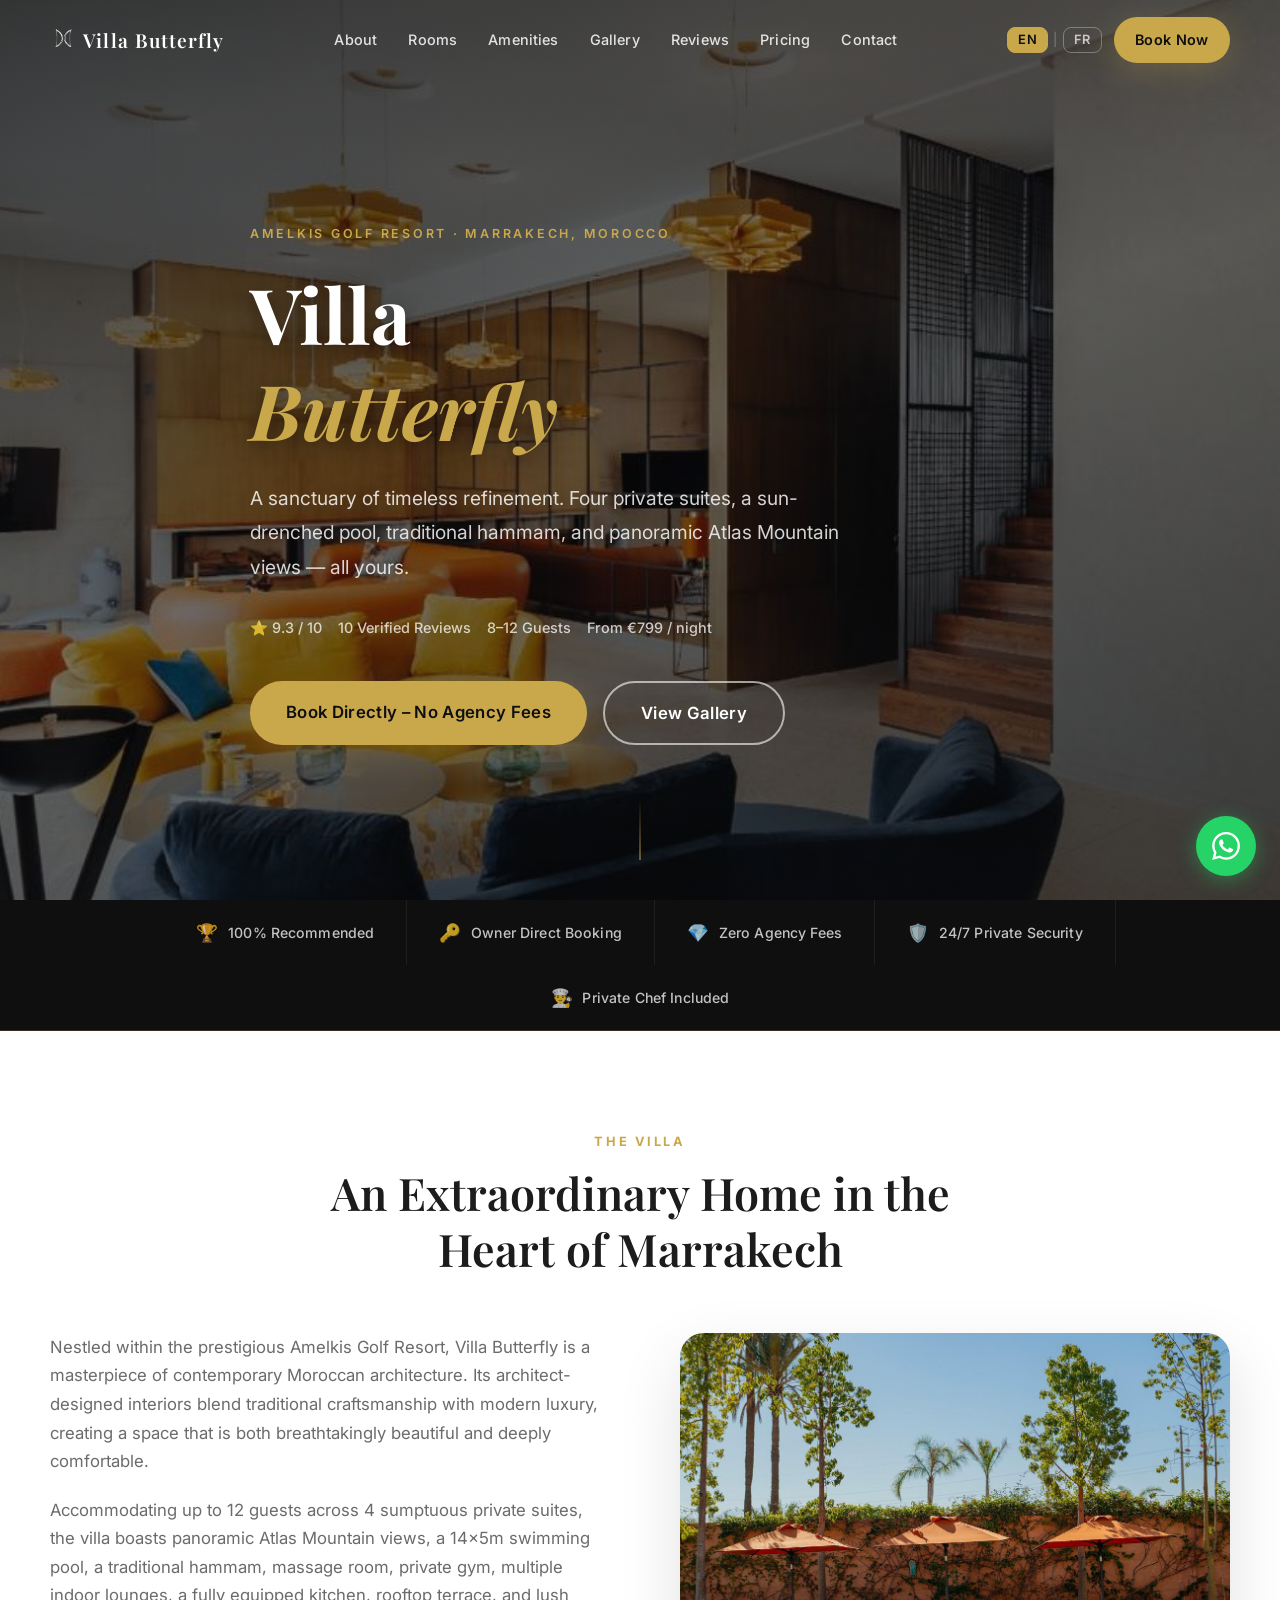
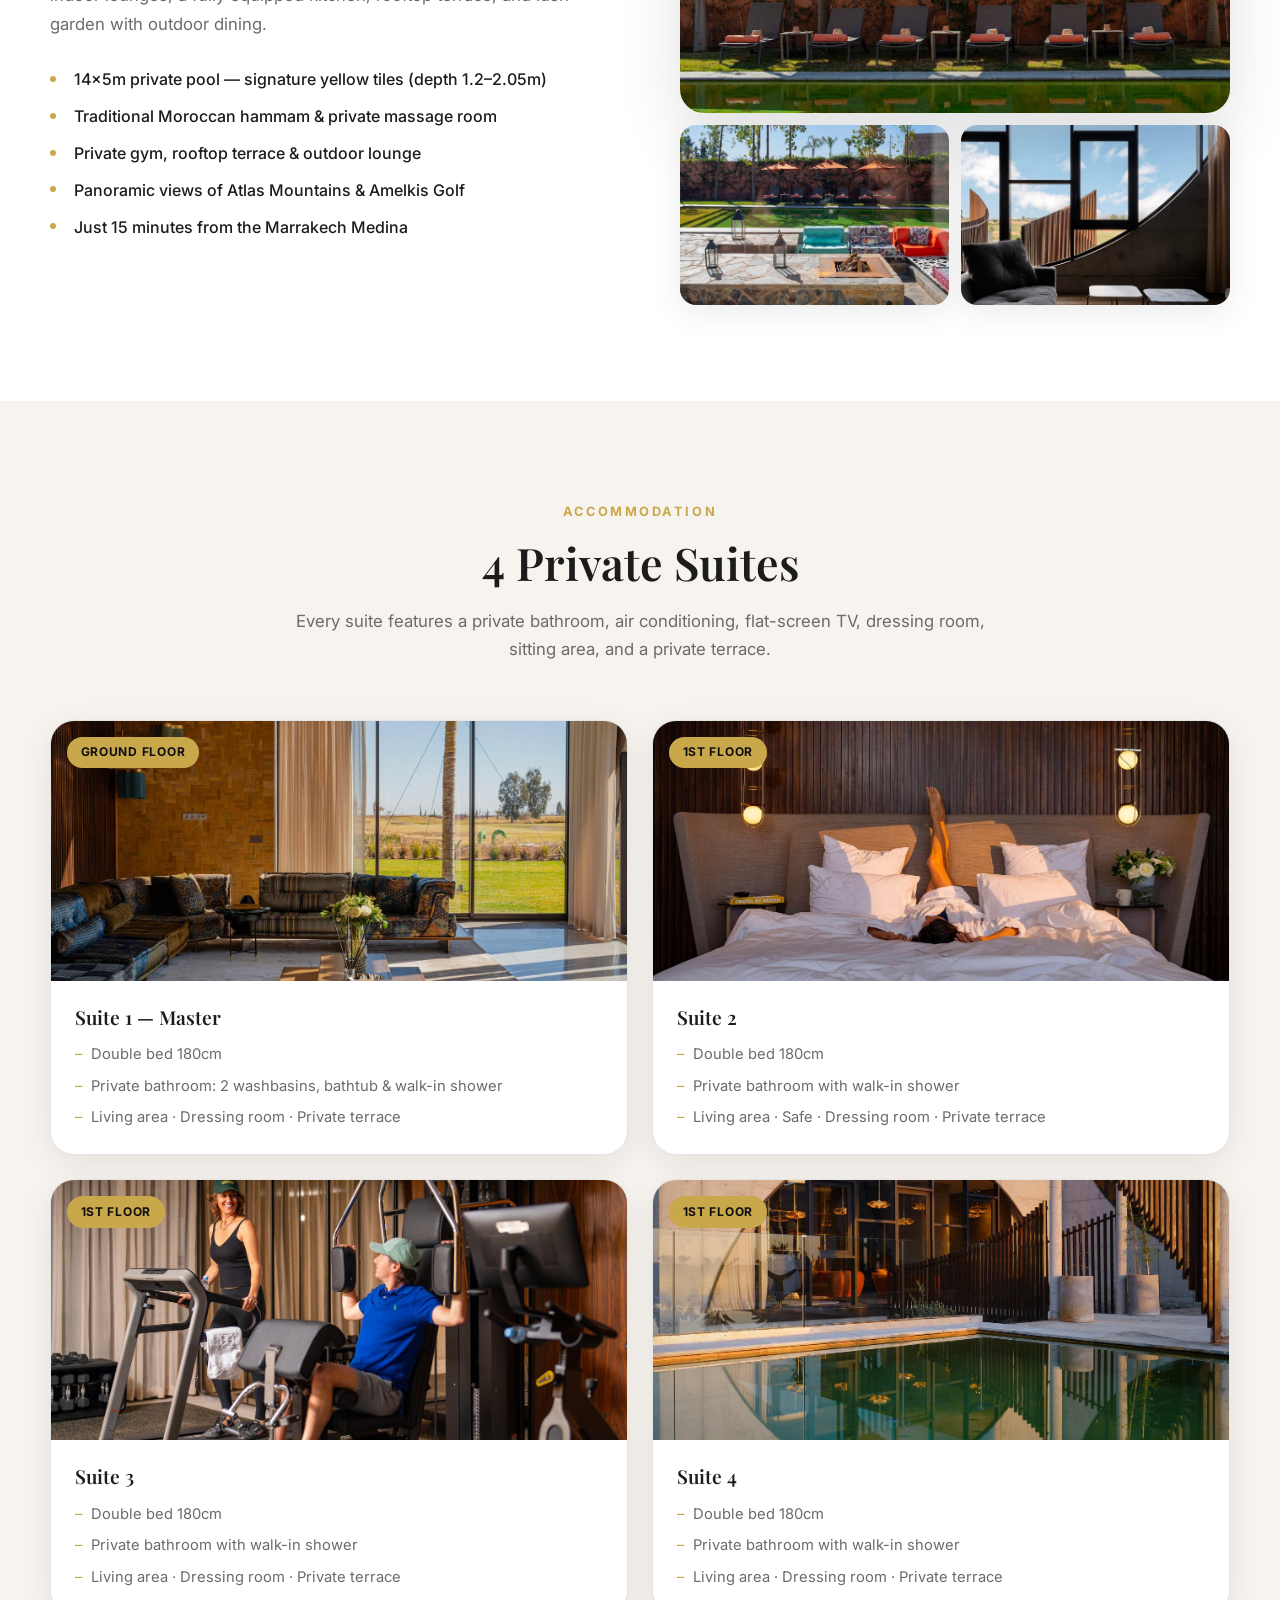
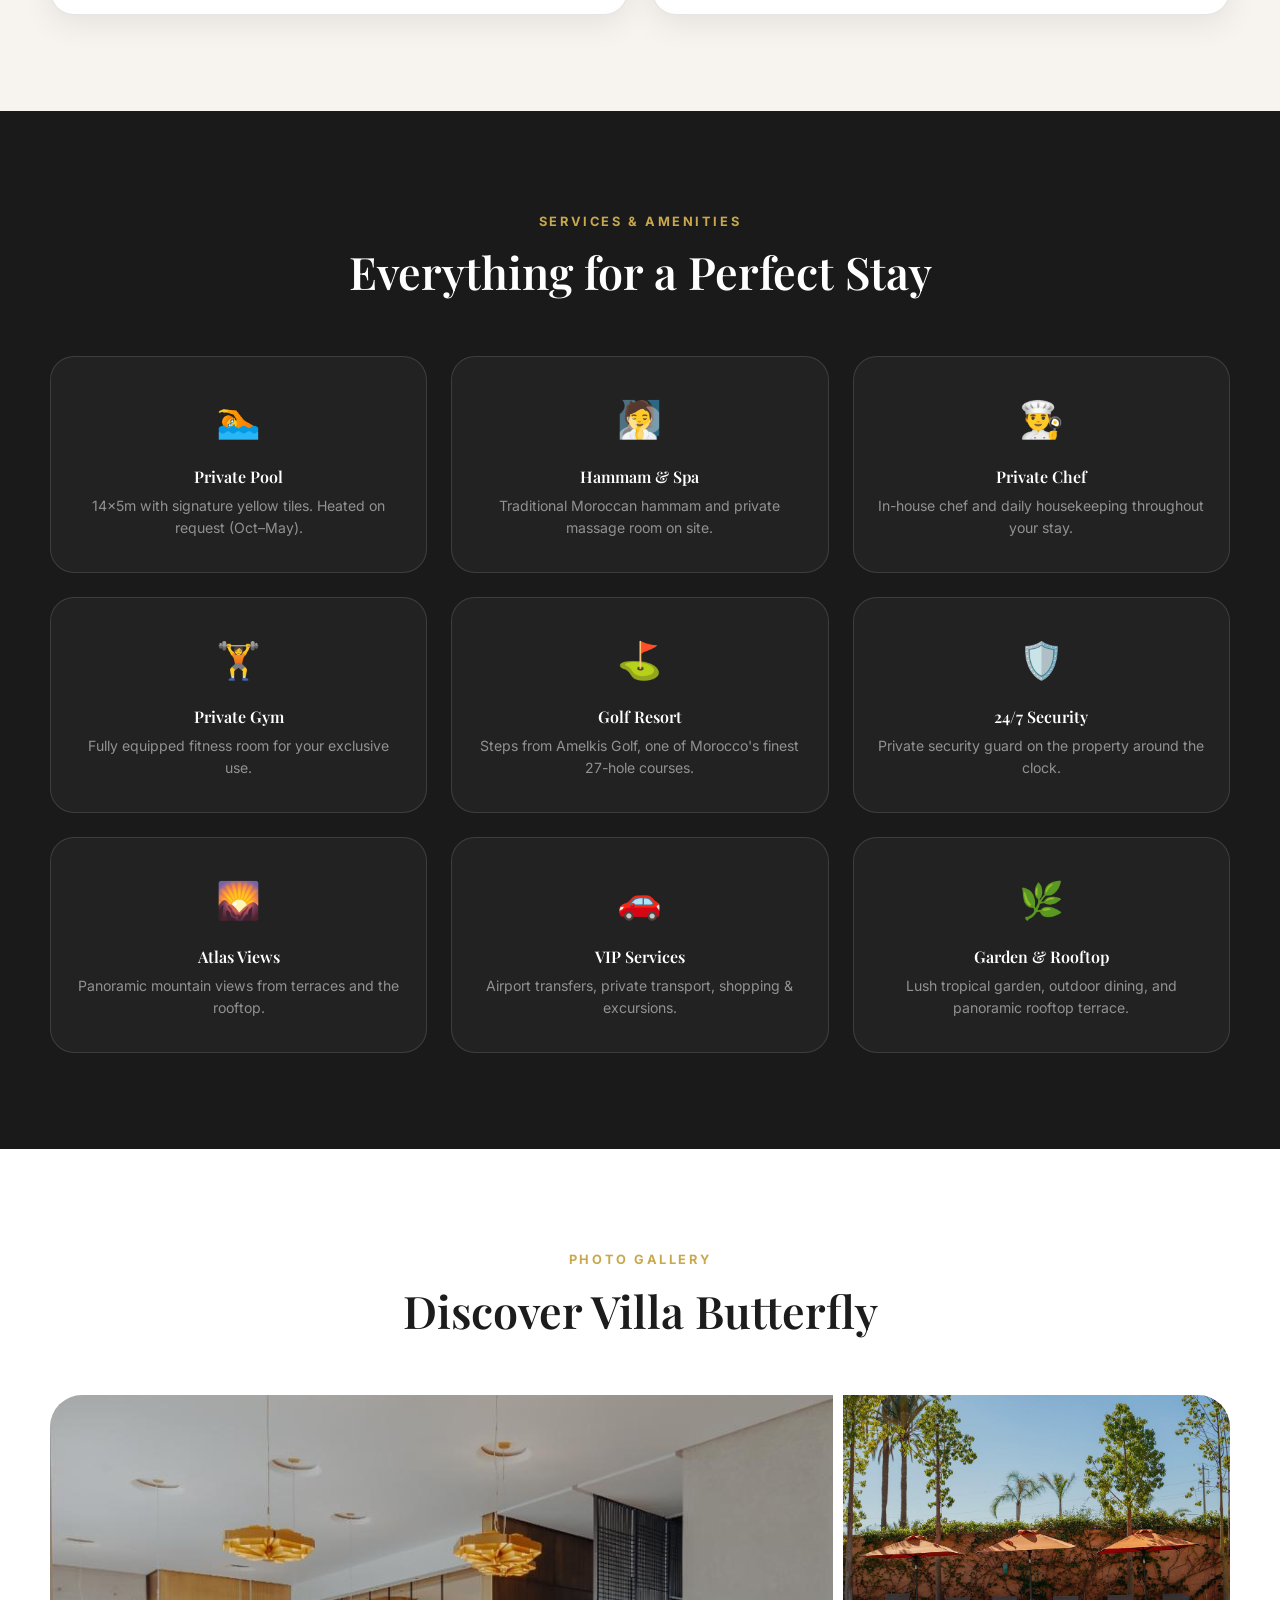
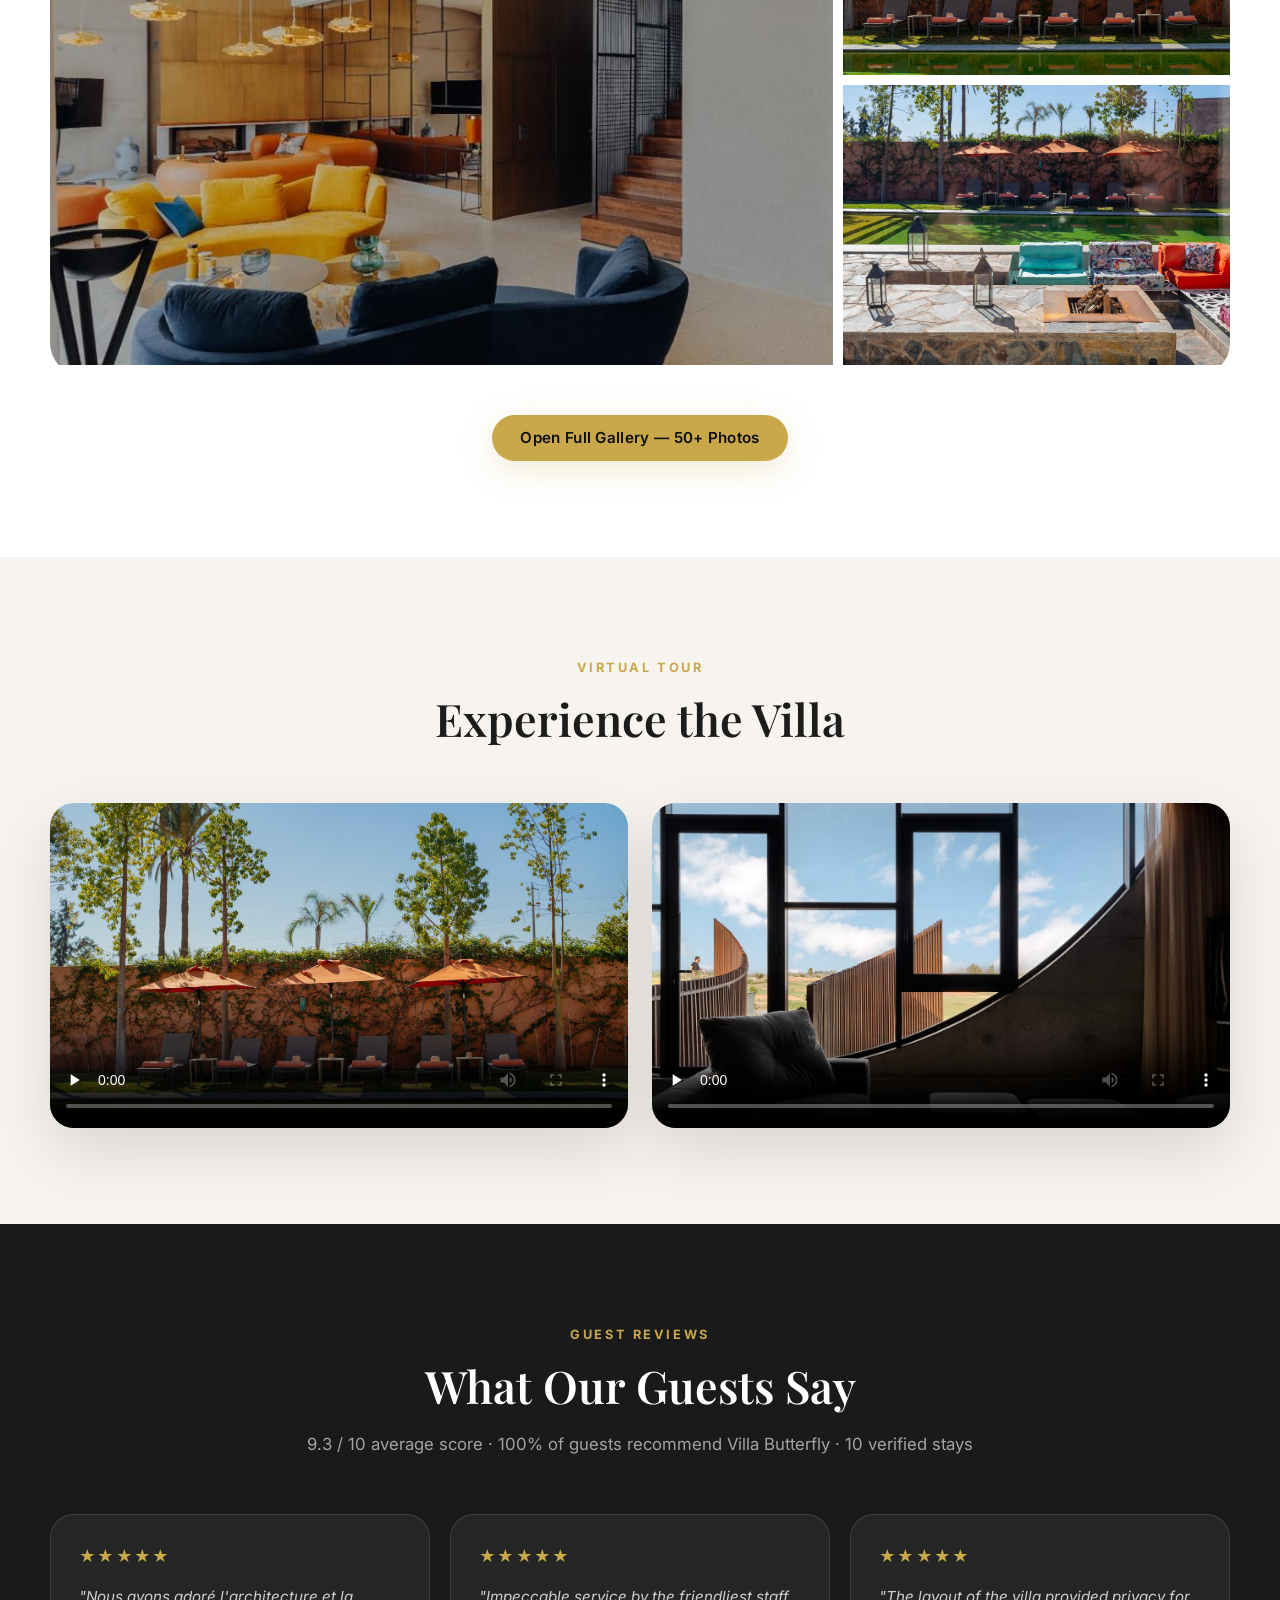
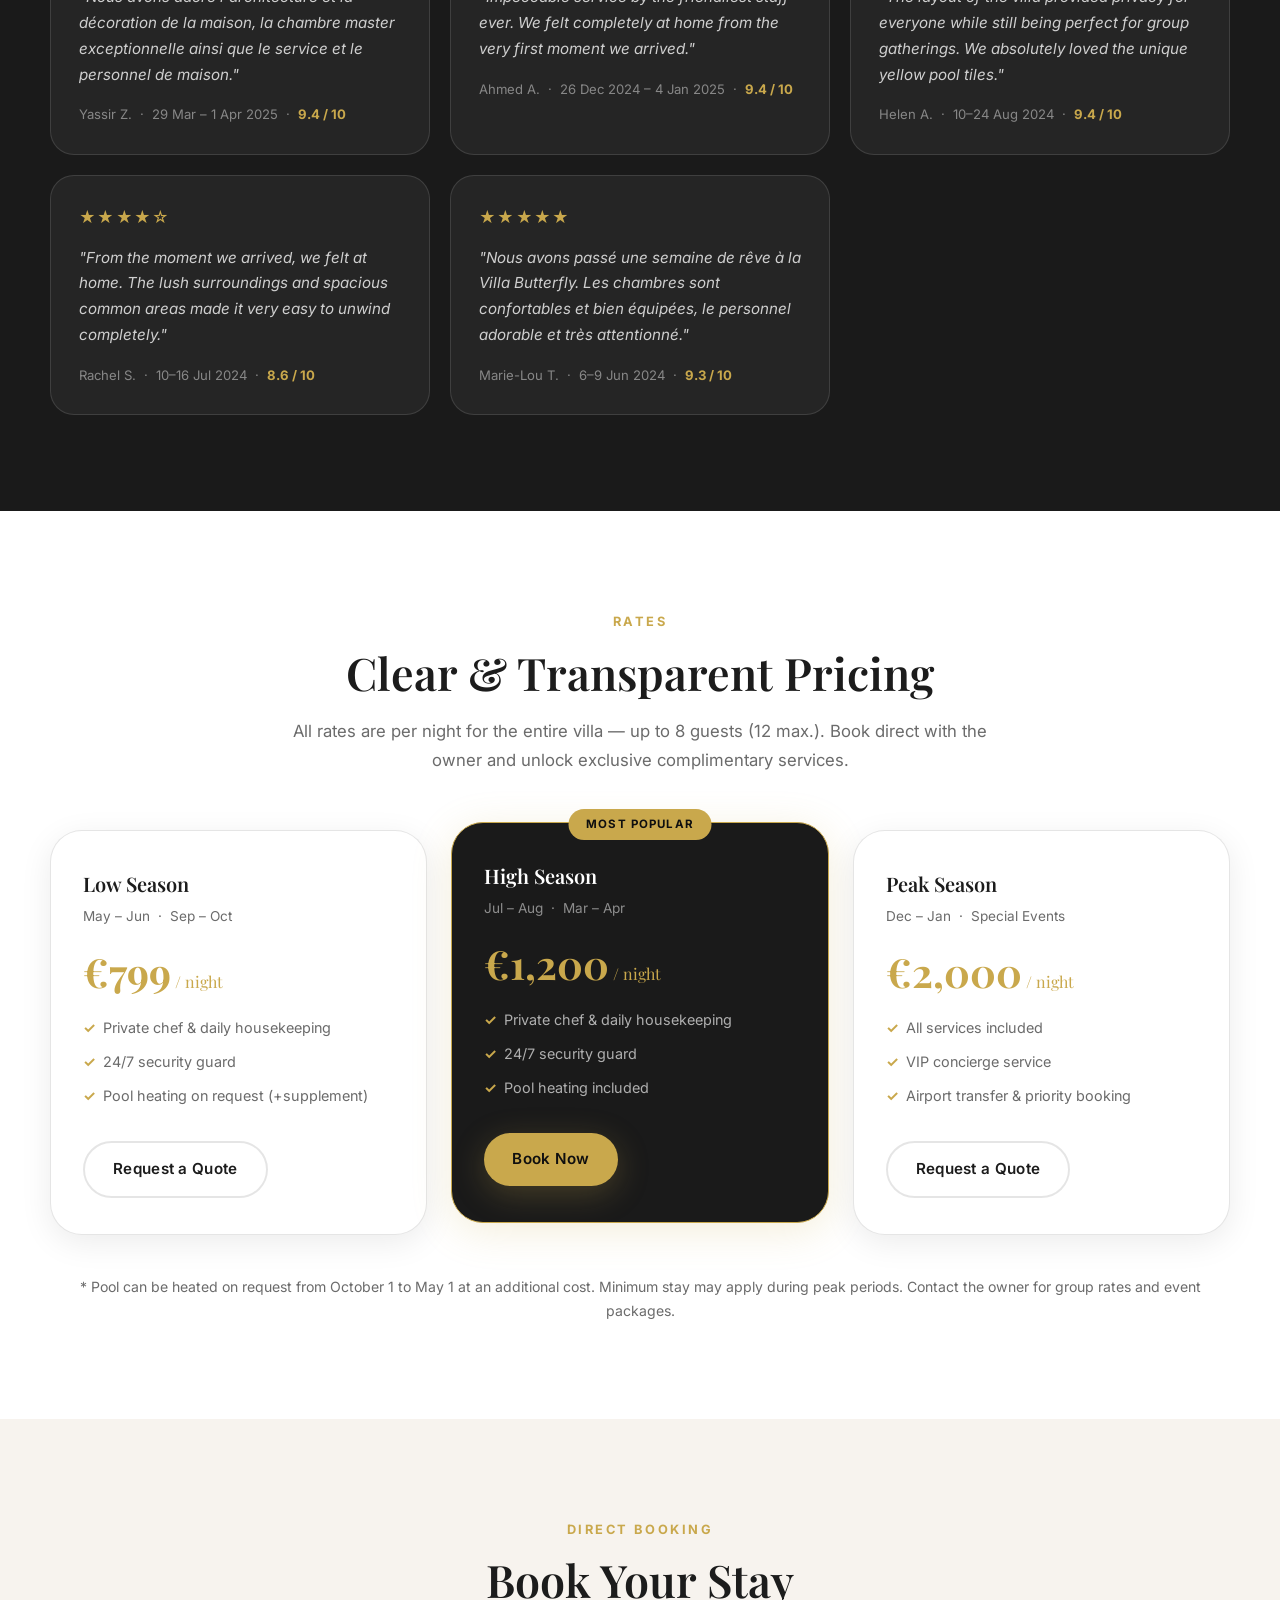
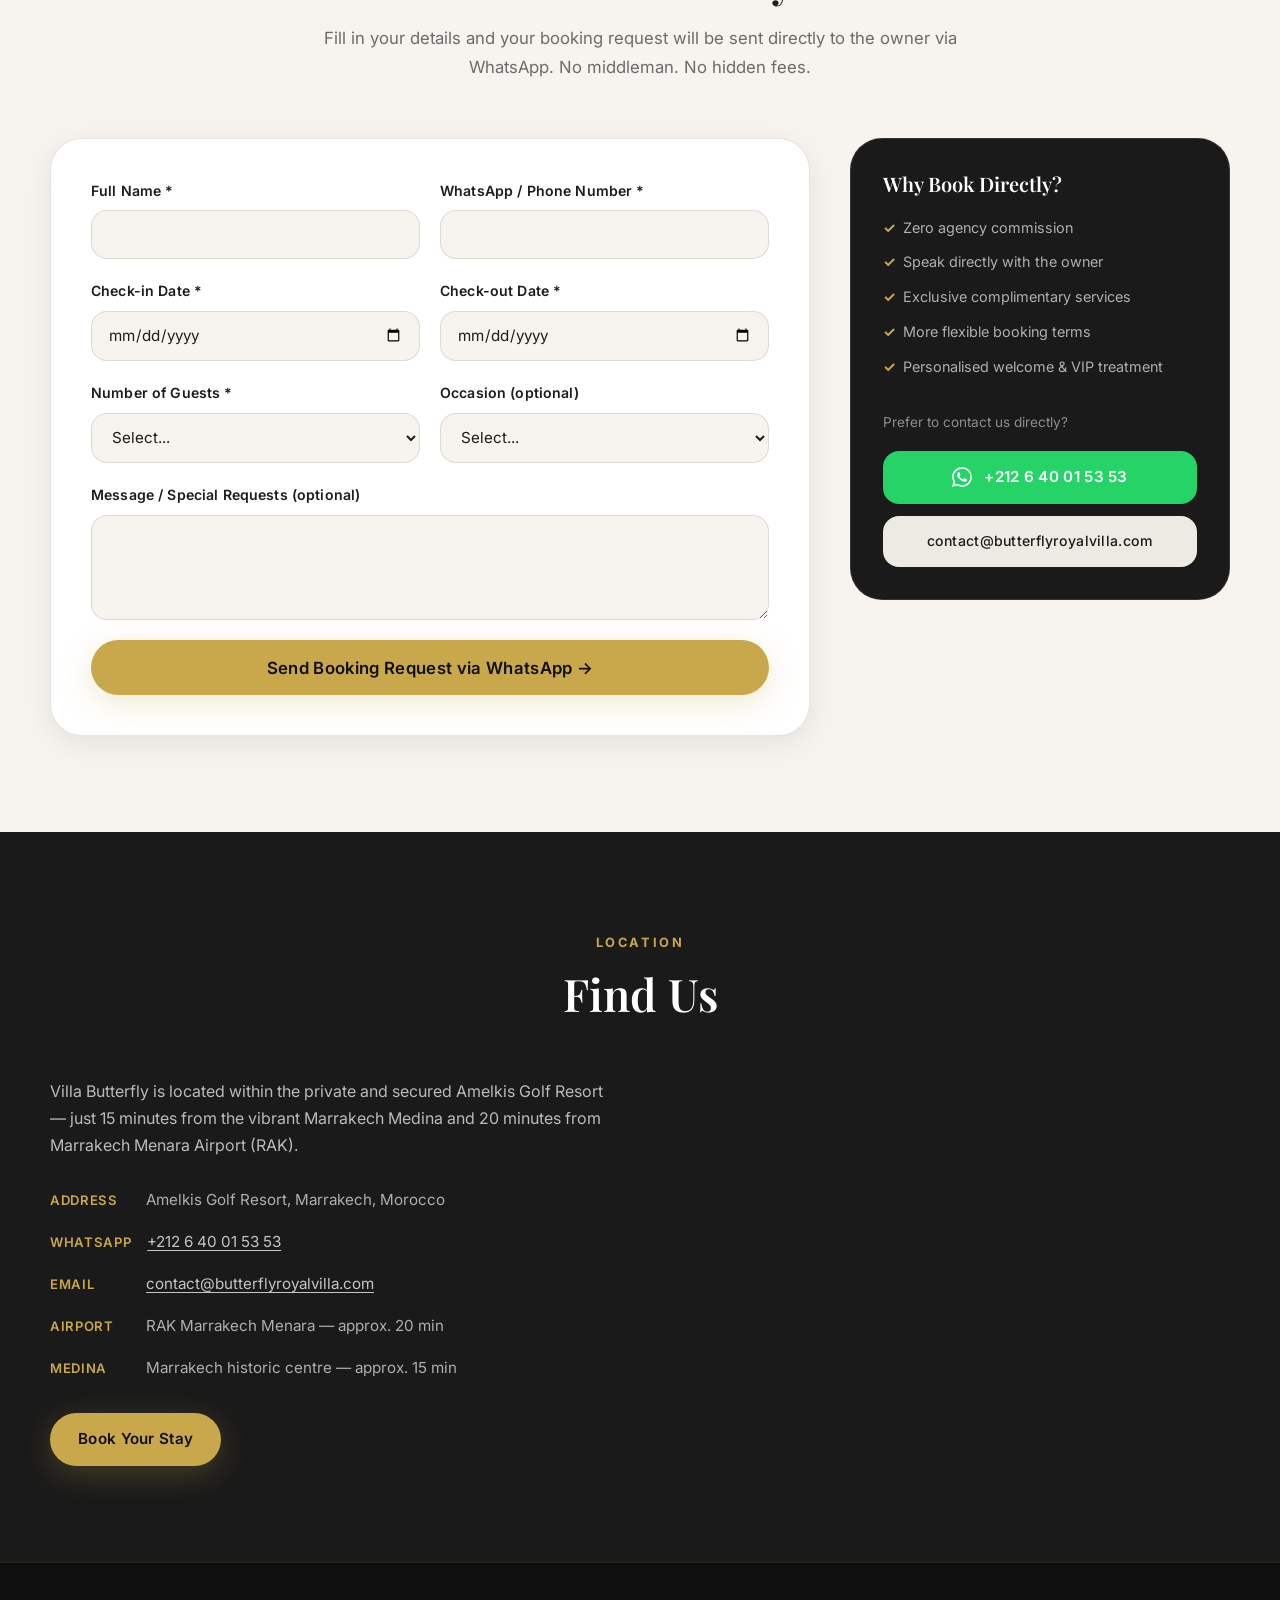
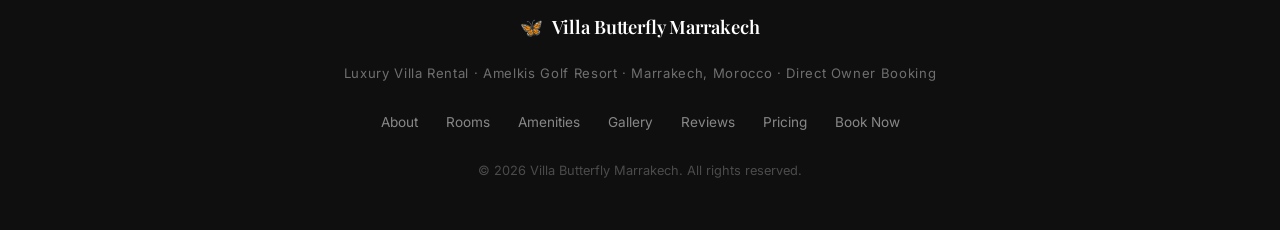
==== index.html @ b73a7eaa "add all files" ====
<!DOCTYPE html>
<html lang="en">
<head>
  <meta charset="UTF-8" />
  <meta name="viewport" content="width=device-width, initial-scale=1.0" />
  <title>Villa Butterfly Marrakech | Luxury Villa Rental – Amelkis Golf Resort</title>
  <meta name="description" content="Book Villa Butterfly – a stunning 4-suite luxury villa in Amelkis Golf Resort, Marrakech. Private pool, hammam, private chef, 24/7 security. From €799/night. Book directly with the owner and save." />
  <meta name="keywords" content="Villa Butterfly Marrakech, luxury villa rental Marrakech, Amelkis Golf villa, private pool villa Morocco, villa hammam Marrakech, VVVIP villa Morocco" />
  <meta name="robots" content="index, follow" />
  <meta name="google-site-verification" content="LHqwMsTPeo1G5hJlP8F0HgzhP8PKMktNR6bRJkbMshA" />
  <link rel="canonical" href="https://butterflyroyalvilla.com" />

  <!-- Open Graph -->
  <meta property="og:title" content="Villa Butterfly Marrakech | Luxury Villa – Amelkis Golf Resort" />
  <meta property="og:description" content="4 suites, private pool, hammam, private chef. From €799/night. Book directly with the owner – no agency fees." />
  <meta property="og:image" content="https://butterflyroyalvilla.com/marrakech-villa-butterfly-12.jpg" />
  <meta property="og:url" content="https://butterflyroyalvilla.com" />
  <meta property="og:type" content="website" />
  <meta name="twitter:card" content="summary_large_image" />

  <!-- Schema.org Structured Data -->
  <script type="application/ld+json">
  {
    "@context": "https://schema.org",
    "@type": "LodgingBusiness",
    "name": "Villa Butterfly Marrakech",
    "description": "Luxury 4-suite architect-designed villa in Amelkis Golf Resort, Marrakech. Private pool, hammam, massage room, gym, private chef, 24/7 security and panoramic Atlas Mountain views.",
    "image": "https://butterflyroyalvilla.com/marrakech-villa-butterfly-12.jpg",
    "address": {
      "@type": "PostalAddress",
      "streetAddress": "Amelkis Golf Resort",
      "addressLocality": "Marrakech",
      "addressCountry": "MA"
    },
    "geo": {
      "@type": "GeoCoordinates",
      "latitude": "31.6167",
      "longitude": "-7.9667"
    },
    "telephone": "+212640015353",
    "email": "contact@butterflyroyalvilla.com",
    "url": "https://butterflyroyalvilla.com",
    "priceRange": "€799–€2000",
    "numberOfRooms": 4,
    "amenityFeature": [
      {"@type": "LocationFeatureSpecification", "name": "Private Pool", "value": true},
      {"@type": "LocationFeatureSpecification", "name": "Hammam", "value": true},
      {"@type": "LocationFeatureSpecification", "name": "Private Chef", "value": true},
      {"@type": "LocationFeatureSpecification", "name": "Gym", "value": true},
      {"@type": "LocationFeatureSpecification", "name": "24/7 Security", "value": true}
    ],
    "aggregateRating": {
      "@type": "AggregateRating",
      "ratingValue": "9.3",
      "bestRating": "10",
      "reviewCount": "10"
    }
  }
  </script>

  <!-- Fonts -->
  <link rel="preconnect" href="https://fonts.googleapis.com" />
  <link rel="preconnect" href="https://fonts.gstatic.com" crossorigin />
  <link href="https://fonts.googleapis.com/css2?family=Playfair+Display:ital,wght@0,400;0,500;0,600;0,700;1,400&family=Inter:wght@300;400;500;600;700&display=swap" rel="stylesheet" />

  <link rel="stylesheet" href="styles.css" />
</head>
<body>

  <!-- ═══════════════════════════════════════════
       HEADER
  ═══════════════════════════════════════════ -->
  <header class="site-header" id="site-header">
    <div class="header-inner container">
      <a class="brand" href="#home">
        <img src="logo_2-removebg-preview.png" alt="Villa Butterfly Logo" class="brand-logo"
             onerror="this.style.display='none'" />
        <span class="brand-name">Villa Butterfly</span>
      </a>

      <nav class="nav-menu" id="site-nav" role="navigation" aria-label="Main navigation">
        <a href="#about" data-en="About" data-fr="À Propos">About</a>
        <a href="#rooms" data-en="Rooms" data-fr="Chambres">Rooms</a>
        <a href="#amenities" data-en="Amenities" data-fr="Équipements">Amenities</a>
        <button class="nav-btn" type="button" onclick="openGallery()" data-en="Gallery" data-fr="Galerie">Gallery</button>
        <a href="#reviews" data-en="Reviews" data-fr="Avis">Reviews</a>
        <a href="#pricing" data-en="Pricing" data-fr="Tarifs">Pricing</a>
        <a href="#contact" data-en="Contact" data-fr="Contact">Contact</a>
      </nav>

      <div class="header-actions">
        <div class="lang-switch">
          <button class="lang-btn active" data-lang="en" onclick="switchLang('en')">EN</button>
          <span class="lang-sep">|</span>
          <button class="lang-btn" data-lang="fr" onclick="switchLang('fr')">FR</button>
        </div>
        <a class="btn btn-gold header-book" href="#booking" data-en="Book Now" data-fr="Réserver">Book Now</a>
        <button class="nav-toggle" id="nav-toggle" type="button" aria-expanded="false" aria-label="Toggle navigation menu">
          <span></span><span></span><span></span>
        </button>
      </div>
    </div>
  </header>


  <!-- ═══════════════════════════════════════════
       HERO
  ═══════════════════════════════════════════ -->
  <section id="home" class="hero">
    <div class="hero-bg"></div>
    <div class="hero-overlay"></div>
    <div class="container hero-content">
      <p class="eyebrow" data-en="Amelkis Golf Resort · Marrakech, Morocco" data-fr="Resort Amelkis Golf · Marrakech, Maroc">Amelkis Golf Resort · Marrakech, Morocco</p>
      <h1>Villa<br><em>Butterfly</em></h1>
      <p class="hero-desc" data-en="A sanctuary of timeless refinement. Four private suites, a sun-drenched pool, traditional hammam, and panoramic Atlas Mountain views — all yours." data-fr="Un sanctuaire d'un raffinement intemporel. Quatre suites privées, une piscine ensoleillée, un hammam traditionnel et une vue panoramique sur l'Atlas — tout pour vous.">A sanctuary of timeless refinement. Four private suites, a sun-drenched pool, traditional hammam, and panoramic Atlas Mountain views — all yours.</p>
      <div class="hero-badges">
        <span>⭐ 9.3 / 10</span>
        <span data-en="10 Verified Reviews" data-fr="10 Avis Vérifiés">10 Verified Reviews</span>
        <span data-en="8–12 Guests" data-fr="8–12 Invités">8–12 Guests</span>
        <span data-en="From €799 / night" data-fr="À partir de 799 € / nuit">From €799 / night</span>
      </div>
      <div class="hero-cta">
        <a class="btn btn-gold btn-lg" href="#booking" data-en="Book Directly – No Agency Fees" data-fr="Réserver en Direct – Sans Frais d'Agence">Book Directly – No Agency Fees</a>
        <button class="btn btn-outline btn-lg" type="button" onclick="openGallery()" data-en="View Gallery" data-fr="Voir la Galerie">View Gallery</button>
      </div>
    </div>
    <div class="hero-scroll">
      <div class="scroll-line"></div>
    </div>
  </section>


  <!-- ═══════════════════════════════════════════
       TRUST BAR
  ═══════════════════════════════════════════ -->
  <div class="trust-bar">
    <div class="container trust-inner">
      <div class="trust-item">
        <span class="trust-icon">🏆</span>
        <span data-en="100% Recommended" data-fr="100% Recommandé">100% Recommended</span>
      </div>
      <div class="trust-item">
        <span class="trust-icon">🔑</span>
        <span data-en="Owner Direct Booking" data-fr="Réservation Directe Propriétaire">Owner Direct Booking</span>
      </div>
      <div class="trust-item">
        <span class="trust-icon">💎</span>
        <span data-en="Zero Agency Fees" data-fr="Zéro Frais d'Agence">Zero Agency Fees</span>
      </div>
      <div class="trust-item">
        <span class="trust-icon">🛡️</span>
        <span data-en="24/7 Private Security" data-fr="Sécurité Privée 24h/24">24/7 Private Security</span>
      </div>
      <div class="trust-item">
        <span class="trust-icon">👨‍🍳</span>
        <span data-en="Private Chef Included" data-fr="Chef Privé Inclus">Private Chef Included</span>
      </div>
    </div>
  </div>


  <main>

    <!-- ═══════════════════════════════════════════
         ABOUT
    ═══════════════════════════════════════════ -->
    <section id="about" class="section">
      <div class="container">
        <div class="section-header">
          <p class="section-eyebrow" data-en="The Villa" data-fr="La Villa">The Villa</p>
          <h2 data-en="An Extraordinary Home in the Heart of Marrakech" data-fr="Une Maison Extraordinaire au Cœur de Marrakech">An Extraordinary Home in the Heart of Marrakech</h2>
        </div>
        <div class="about-grid">
          <div class="about-text animate-in">
            <p data-en="Nestled within the prestigious Amelkis Golf Resort, Villa Butterfly is a masterpiece of contemporary Moroccan architecture. Its architect-designed interiors blend traditional craftsmanship with modern luxury, creating a space that is both breathtakingly beautiful and deeply comfortable." data-fr="Nichée au sein du prestigieux resort Amelkis Golf, la Villa Butterfly est un chef-d'œuvre d'architecture marocaine contemporaine. Ses intérieurs conçus par un architecte marient l'artisanat traditionnel au luxe moderne, créant un espace à la fois magnifique et profondément confortable.">Nestled within the prestigious Amelkis Golf Resort, Villa Butterfly is a masterpiece of contemporary Moroccan architecture. Its architect-designed interiors blend traditional craftsmanship with modern luxury, creating a space that is both breathtakingly beautiful and deeply comfortable.</p>
            <p data-en="Accommodating up to 12 guests across 4 sumptuous private suites, the villa boasts panoramic Atlas Mountain views, a 14×5m swimming pool, a traditional hammam, massage room, private gym, multiple indoor lounges, a fully equipped kitchen, rooftop terrace, and lush garden with outdoor dining." data-fr="Pouvant accueillir jusqu'à 12 invités dans 4 suites privées somptueuses, la villa offre une vue panoramique sur l'Atlas, une piscine de 14×5m, un hammam traditionnel, une salle de massage, une salle de sport privée, plusieurs salons intérieurs, une cuisine entièrement équipée, une terrasse sur le toit et un jardin luxuriant avec salle à manger extérieure.">Accommodating up to 12 guests across 4 sumptuous private suites, the villa boasts panoramic Atlas Mountain views, a 14×5m swimming pool, a traditional hammam, massage room, private gym, multiple indoor lounges, a fully equipped kitchen, rooftop terrace, and lush garden with outdoor dining.</p>
            <ul class="about-list">
              <li data-en="14×5m private pool — signature yellow tiles (depth 1.2–2.05m)" data-fr="Piscine privée 14×5m — carrelage jaune signature (profondeur 1,2–2,05m)">14×5m private pool — signature yellow tiles (depth 1.2–2.05m)</li>
              <li data-en="Traditional Moroccan hammam & private massage room" data-fr="Hammam marocain traditionnel et salle de massage privée">Traditional Moroccan hammam & private massage room</li>
              <li data-en="Private gym, rooftop terrace & outdoor lounge" data-fr="Salle de sport privée, terrasse sur le toit et salon extérieur">Private gym, rooftop terrace & outdoor lounge</li>
              <li data-en="Panoramic views of Atlas Mountains & Amelkis Golf" data-fr="Vue panoramique sur l'Atlas et le golf d'Amelkis">Panoramic views of Atlas Mountains & Amelkis Golf</li>
              <li data-en="Just 15 minutes from the Marrakech Medina" data-fr="À seulement 15 minutes de la Médina de Marrakech">Just 15 minutes from the Marrakech Medina</li>
            </ul>
          </div>
          <div class="about-images animate-in">
            <div class="about-main-img" style="background-image:url('marrakech-villa-butterfly-12.jpg')"></div>
            <div class="about-sub-imgs">
              <div style="background-image:url('marrakech-villa-butterfly-16.jpg')"></div>
              <div style="background-image:url('marrakech-villa-butterfly-45.jpg')"></div>
            </div>
          </div>
        </div>
      </div>
    </section>


    <!-- ═══════════════════════════════════════════
         ROOMS
    ═══════════════════════════════════════════ -->
    <section id="rooms" class="section bg-cream">
      <div class="container">
        <div class="section-header">
          <p class="section-eyebrow" data-en="Accommodation" data-fr="Hébergement">Accommodation</p>
          <h2 data-en="4 Private Suites" data-fr="4 Suites Privées">4 Private Suites</h2>
          <p class="section-sub" data-en="Every suite features a private bathroom, air conditioning, flat-screen TV, dressing room, sitting area, and a private terrace." data-fr="Chaque suite dispose d'une salle de bain privée, climatisation, TV écran plat, dressing, coin salon et terrasse privée.">Every suite features a private bathroom, air conditioning, flat-screen TV, dressing room, sitting area, and a private terrace.</p>
        </div>
        <div class="rooms-grid">
          <div class="room-card animate-in">
            <div class="room-img" style="background-image:url('marrakech-villa-butterfly-26.jpg')">
              <span class="room-tag" data-en="Ground Floor" data-fr="Rez-de-chaussée">Ground Floor</span>
            </div>
            <div class="room-body">
              <h3 data-en="Suite 1 — Master" data-fr="Suite 1 — Principale">Suite 1 — Master</h3>
              <ul>
                <li data-en="Double bed 180cm" data-fr="Lit double 180cm">Double bed 180cm</li>
                <li data-en="Private bathroom: 2 washbasins, bathtub & walk-in shower" data-fr="Salle de bain privée : 2 vasques, baignoire et douche">Private bathroom: 2 washbasins, bathtub & walk-in shower</li>
                <li data-en="Living area · Dressing room · Private terrace" data-fr="Salon · Dressing · Terrasse privée">Living area · Dressing room · Private terrace</li>
              </ul>
            </div>
          </div>
          <div class="room-card animate-in">
            <div class="room-img" style="background-image:url('marrakech-villa-butterfly-31.jpg')">
              <span class="room-tag" data-en="1st Floor" data-fr="1er Étage">1st Floor</span>
            </div>
            <div class="room-body">
              <h3 data-en="Suite 2" data-fr="Suite 2">Suite 2</h3>
              <ul>
                <li data-en="Double bed 180cm" data-fr="Lit double 180cm">Double bed 180cm</li>
                <li data-en="Private bathroom with walk-in shower" data-fr="Salle de bain privée avec douche">Private bathroom with walk-in shower</li>
                <li data-en="Living area · Safe · Dressing room · Private terrace" data-fr="Salon · Coffre-fort · Dressing · Terrasse privée">Living area · Safe · Dressing room · Private terrace</li>
              </ul>
            </div>
          </div>
          <div class="room-card animate-in">
            <div class="room-img" style="background-image:url('marrakech-villa-butterfly-43.jpg')">
              <span class="room-tag" data-en="1st Floor" data-fr="1er Étage">1st Floor</span>
            </div>
            <div class="room-body">
              <h3 data-en="Suite 3" data-fr="Suite 3">Suite 3</h3>
              <ul>
                <li data-en="Double bed 180cm" data-fr="Lit double 180cm">Double bed 180cm</li>
                <li data-en="Private bathroom with walk-in shower" data-fr="Salle de bain privée avec douche">Private bathroom with walk-in shower</li>
                <li data-en="Living area · Dressing room · Private terrace" data-fr="Salon · Dressing · Terrasse privée">Living area · Dressing room · Private terrace</li>
              </ul>
            </div>
          </div>
          <div class="room-card animate-in">
            <div class="room-img" style="background-image:url('marrakech-villa-butterfly-50.jpg')">
              <span class="room-tag" data-en="1st Floor" data-fr="1er Étage">1st Floor</span>
            </div>
            <div class="room-body">
              <h3 data-en="Suite 4" data-fr="Suite 4">Suite 4</h3>
              <ul>
                <li data-en="Double bed 180cm" data-fr="Lit double 180cm">Double bed 180cm</li>
                <li data-en="Private bathroom with walk-in shower" data-fr="Salle de bain privée avec douche">Private bathroom with walk-in shower</li>
                <li data-en="Living area · Dressing room · Private terrace" data-fr="Salon · Dressing · Terrasse privée">Living area · Dressing room · Private terrace</li>
              </ul>
            </div>
          </div>
        </div>
      </div>
    </section>


    <!-- ═══════════════════════════════════════════
         AMENITIES
    ═══════════════════════════════════════════ -->
    <section id="amenities" class="section bg-dark">
      <div class="container">
        <div class="section-header light">
          <p class="section-eyebrow" data-en="Services & Amenities" data-fr="Services & Équipements">Services & Amenities</p>
          <h2 data-en="Everything for a Perfect Stay" data-fr="Tout pour un Séjour Parfait">Everything for a Perfect Stay</h2>
        </div>
        <div class="amenities-grid">
          <div class="amenity-item animate-in">
            <div class="amenity-icon">🏊</div>
            <h4 data-en="Private Pool" data-fr="Piscine Privée">Private Pool</h4>
            <p data-en="14×5m with signature yellow tiles. Heated on request (Oct–May)." data-fr="14×5m avec carrelage jaune signature. Chauffée sur demande (oct.–mai).">14×5m with signature yellow tiles. Heated on request (Oct–May).</p>
          </div>
          <div class="amenity-item animate-in">
            <div class="amenity-icon">🧖</div>
            <h4 data-en="Hammam & Spa" data-fr="Hammam & Spa">Hammam & Spa</h4>
            <p data-en="Traditional Moroccan hammam and private massage room on site." data-fr="Hammam marocain traditionnel et salle de massage privée sur place.">Traditional Moroccan hammam and private massage room on site.</p>
          </div>
          <div class="amenity-item animate-in">
            <div class="amenity-icon">👨‍🍳</div>
            <h4 data-en="Private Chef" data-fr="Chef Privé">Private Chef</h4>
            <p data-en="In-house chef and daily housekeeping throughout your stay." data-fr="Chef et femme de ménage à votre disposition pendant tout le séjour.">In-house chef and daily housekeeping throughout your stay.</p>
          </div>
          <div class="amenity-item animate-in">
            <div class="amenity-icon">🏋️</div>
            <h4 data-en="Private Gym" data-fr="Salle de Sport">Private Gym</h4>
            <p data-en="Fully equipped fitness room for your exclusive use." data-fr="Salle de fitness entièrement équipée pour votre usage exclusif.">Fully equipped fitness room for your exclusive use.</p>
          </div>
          <div class="amenity-item animate-in">
            <div class="amenity-icon">⛳</div>
            <h4 data-en="Golf Resort" data-fr="Resort de Golf">Golf Resort</h4>
            <p data-en="Steps from Amelkis Golf, one of Morocco's finest 27-hole courses." data-fr="À deux pas du golf d'Amelkis, l'un des meilleurs 27 trous du Maroc.">Steps from Amelkis Golf, one of Morocco's finest 27-hole courses.</p>
          </div>
          <div class="amenity-item animate-in">
            <div class="amenity-icon">🛡️</div>
            <h4 data-en="24/7 Security" data-fr="Sécurité 24h/24">24/7 Security</h4>
            <p data-en="Private security guard on the property around the clock." data-fr="Gardien de sécurité privé sur la propriété 24h/24.">Private security guard on the property around the clock.</p>
          </div>
          <div class="amenity-item animate-in">
            <div class="amenity-icon">🌄</div>
            <h4 data-en="Atlas Views" data-fr="Vue sur l'Atlas">Atlas Views</h4>
            <p data-en="Panoramic mountain views from terraces and the rooftop." data-fr="Vue panoramique sur les montagnes depuis les terrasses et le rooftop.">Panoramic mountain views from terraces and the rooftop.</p>
          </div>
          <div class="amenity-item animate-in">
            <div class="amenity-icon">🚗</div>
            <h4 data-en="VIP Services" data-fr="Services VIP">VIP Services</h4>
            <p data-en="Airport transfers, private transport, shopping & excursions." data-fr="Transferts aéroport, transport privé, shopping et excursions.">Airport transfers, private transport, shopping & excursions.</p>
          </div>
          <div class="amenity-item animate-in">
            <div class="amenity-icon">🌿</div>
            <h4 data-en="Garden & Rooftop" data-fr="Jardin & Rooftop">Garden & Rooftop</h4>
            <p data-en="Lush tropical garden, outdoor dining, and panoramic rooftop terrace." data-fr="Jardin tropical luxuriant, salle à manger extérieure et terrasse panoramique.">Lush tropical garden, outdoor dining, and panoramic rooftop terrace.</p>
          </div>
        </div>
      </div>
    </section>


    <!-- ═══════════════════════════════════════════
         GALLERY PREVIEW
    ═══════════════════════════════════════════ -->
    <section id="gallery-section" class="section">
      <div class="container">
        <div class="section-header">
          <p class="section-eyebrow" data-en="Photo Gallery" data-fr="Galerie Photo">Photo Gallery</p>
          <h2 data-en="Discover Villa Butterfly" data-fr="Découvrez la Villa Butterfly">Discover Villa Butterfly</h2>
        </div>
        <div class="gallery-mosaic" id="gallery-preview">
          <div class="gp-item gp-large" data-index="0"></div>
          <div class="gp-item" data-index="1"></div>
          <div class="gp-item" data-index="2"></div>
          <div class="gp-item" data-index="3"></div>
          <div class="gp-item" data-index="4"></div>
        </div>
        <div class="gallery-cta-row">
          <button class="btn btn-gold" type="button" onclick="openGallery()" data-en="Open Full Gallery — 50+ Photos" data-fr="Ouvrir la Galerie Complète — 50+ Photos">Open Full Gallery — 50+ Photos</button>
        </div>
      </div>
    </section>


    <!-- ═══════════════════════════════════════════
         VIDEO
    ═══════════════════════════════════════════ -->
    <section class="section bg-cream">
      <div class="container">
        <div class="section-header">
          <p class="section-eyebrow" data-en="Virtual Tour" data-fr="Visite Virtuelle">Virtual Tour</p>
          <h2 data-en="Experience the Villa" data-fr="Vivez la Villa">Experience the Villa</h2>
        </div>
        <div class="video-grid">
          <video class="villa-video" controls preload="none" poster="marrakech-villa-butterfly-12.jpg">
            <source src="WhatsApp Video 2026-04-06 at 01.49.08.mp4" type="video/mp4" />
            <p data-en="Your browser does not support video playback." data-fr="Votre navigateur ne prend pas en charge la lecture vidéo.">Your browser does not support video playback.</p>
          </video>
          <video class="villa-video" controls preload="none" poster="marrakech-villa-butterfly-45.jpg">
            <source src="WhatsApp Video 2026-04-06 at 01.49.09.mp4" type="video/mp4" />
            <p data-en="Your browser does not support video playback." data-fr="Votre navigateur ne prend pas en charge la lecture vidéo.">Your browser does not support video playback.</p>
          </video>
        </div>
      </div>
    </section>


    <!-- ═══════════════════════════════════════════
         REVIEWS
    ═══════════════════════════════════════════ -->
    <section id="reviews" class="section bg-dark">
      <div class="container">
        <div class="section-header light">
          <p class="section-eyebrow" data-en="Guest Reviews" data-fr="Avis des Clients">Guest Reviews</p>
          <h2 data-en="What Our Guests Say" data-fr="Ce Que Disent Nos Hôtes">What Our Guests Say</h2>
          <p class="section-sub light" data-en="9.3 / 10 average score · 100% of guests recommend Villa Butterfly · 10 verified stays" data-fr="Note moyenne 9,3 / 10 · 100% des clients recommandent la Villa Butterfly · 10 séjours vérifiés">9.3 / 10 average score · 100% of guests recommend Villa Butterfly · 10 verified stays</p>
        </div>
        <div class="reviews-grid">
          <div class="review-card animate-in">
            <div class="review-stars">★★★★★</div>
            <p>"Nous avons adoré l'architecture et la décoration de la maison, la chambre master exceptionnelle ainsi que le service et le personnel de maison."</p>
            <cite>Yassir Z. &nbsp;·&nbsp; 29 Mar – 1 Apr 2025 &nbsp;·&nbsp; <strong>9.4 / 10</strong></cite>
          </div>
          <div class="review-card animate-in">
            <div class="review-stars">★★★★★</div>
            <p>"Impeccable service by the friendliest staff ever. We felt completely at home from the very first moment we arrived."</p>
            <cite>Ahmed A. &nbsp;·&nbsp; 26 Dec 2024 – 4 Jan 2025 &nbsp;·&nbsp; <strong>9.4 / 10</strong></cite>
          </div>
          <div class="review-card animate-in">
            <div class="review-stars">★★★★★</div>
            <p>"The layout of the villa provided privacy for everyone while still being perfect for group gatherings. We absolutely loved the unique yellow pool tiles."</p>
            <cite>Helen A. &nbsp;·&nbsp; 10–24 Aug 2024 &nbsp;·&nbsp; <strong>9.4 / 10</strong></cite>
          </div>
          <div class="review-card animate-in">
            <div class="review-stars">★★★★☆</div>
            <p>"From the moment we arrived, we felt at home. The lush surroundings and spacious common areas made it very easy to unwind completely."</p>
            <cite>Rachel S. &nbsp;·&nbsp; 10–16 Jul 2024 &nbsp;·&nbsp; <strong>8.6 / 10</strong></cite>
          </div>
          <div class="review-card animate-in">
            <div class="review-stars">★★★★★</div>
            <p>"Nous avons passé une semaine de rêve à la Villa Butterfly. Les chambres sont confortables et bien équipées, le personnel adorable et très attentionné."</p>
            <cite>Marie-Lou T. &nbsp;·&nbsp; 6–9 Jun 2024 &nbsp;·&nbsp; <strong>9.3 / 10</strong></cite>
          </div>
        </div>
      </div>
    </section>


    <!-- ═══════════════════════════════════════════
         PRICING
    ═══════════════════════════════════════════ -->
    <section id="pricing" class="section">
      <div class="container">
        <div class="section-header">
          <p class="section-eyebrow" data-en="Rates" data-fr="Tarifs">Rates</p>
          <h2 data-en="Clear & Transparent Pricing" data-fr="Tarification Claire et Transparente">Clear & Transparent Pricing</h2>
          <p class="section-sub" data-en="All rates are per night for the entire villa — up to 8 guests (12 max.). Book direct with the owner and unlock exclusive complimentary services." data-fr="Tous les tarifs sont par nuit pour toute la villa — jusqu'à 8 invités (12 max.). Réservez directement avec le propriétaire et bénéficiez de services offerts exclusifs.">All rates are per night for the entire villa — up to 8 guests (12 max.). Book direct with the owner and unlock exclusive complimentary services.</p>
        </div>
        <div class="pricing-grid">
          <div class="pricing-card animate-in">
            <p class="pricing-season" data-en="Low Season" data-fr="Basse Saison">Low Season</p>
            <p class="pricing-period" data-en="May – Jun &nbsp;·&nbsp; Sep – Oct" data-fr="Mai – Juin &nbsp;·&nbsp; Sep – Oct">May – Jun &nbsp;·&nbsp; Sep – Oct</p>
            <p class="pricing-rate">€799<span data-en=" / night" data-fr=" / nuit"> / night</span></p>
            <ul class="pricing-features">
              <li data-en="Private chef & daily housekeeping" data-fr="Chef privé et ménage quotidien">Private chef & daily housekeeping</li>
              <li data-en="24/7 security guard" data-fr="Gardien de sécurité 24/7">24/7 security guard</li>
              <li data-en="Pool heating on request (+supplement)" data-fr="Chauffage piscine sur demande (+supplément)">Pool heating on request (+supplement)</li>
            </ul>
            <a class="btn btn-outline-dark" href="#booking" data-en="Request a Quote" data-fr="Demander un Devis">Request a Quote</a>
          </div>
          <div class="pricing-card featured animate-in">
            <div class="pricing-badge" data-en="Most Popular" data-fr="Le Plus Demandé">Most Popular</div>
            <p class="pricing-season" data-en="High Season" data-fr="Haute Saison">High Season</p>
            <p class="pricing-period" data-en="Jul – Aug &nbsp;·&nbsp; Mar – Apr" data-fr="Juil – Août &nbsp;·&nbsp; Mar – Avr">Jul – Aug &nbsp;·&nbsp; Mar – Apr</p>
            <p class="pricing-rate">€1,200<span data-en=" / night" data-fr=" / nuit"> / night</span></p>
            <ul class="pricing-features">
              <li data-en="Private chef & daily housekeeping" data-fr="Chef privé et ménage quotidien">Private chef & daily housekeeping</li>
              <li data-en="24/7 security guard" data-fr="Gardien de sécurité 24/7">24/7 security guard</li>
              <li data-en="Pool heating included" data-fr="Chauffage piscine inclus">Pool heating included</li>
            </ul>
            <a class="btn btn-gold" href="#booking" data-en="Book Now" data-fr="Réserver">Book Now</a>
          </div>
          <div class="pricing-card animate-in">
            <p class="pricing-season" data-en="Peak Season" data-fr="Très Haute Saison">Peak Season</p>
            <p class="pricing-period" data-en="Dec – Jan &nbsp;·&nbsp; Special Events" data-fr="Déc – Jan &nbsp;·&nbsp; Événements Spéciaux">Dec – Jan &nbsp;·&nbsp; Special Events</p>
            <p class="pricing-rate">€2,000<span data-en=" / night" data-fr=" / nuit"> / night</span></p>
            <ul class="pricing-features">
              <li data-en="All services included" data-fr="Tous les services inclus">All services included</li>
              <li data-en="VIP concierge service" data-fr="Service conciergerie VIP">VIP concierge service</li>
              <li data-en="Airport transfer & priority booking" data-fr="Transfert aéroport & réservation prioritaire">Airport transfer & priority booking</li>
            </ul>
            <a class="btn btn-outline-dark" href="#booking" data-en="Request a Quote" data-fr="Demander un Devis">Request a Quote</a>
          </div>
        </div>
        <p class="pricing-note" data-en="* Pool can be heated on request from October 1 to May 1 at an additional cost. Minimum stay may apply during peak periods. Contact the owner for group rates and event packages." data-fr="* La piscine peut être chauffée sur demande du 1er octobre au 1er mai moyennant un supplément. Durée minimum de séjour possible en haute saison. Contactez le propriétaire pour les tarifs de groupe et les forfaits événementiels.">* Pool can be heated on request from October 1 to May 1 at an additional cost. Minimum stay may apply during peak periods. Contact the owner for group rates and event packages.</p>
      </div>
    </section>


    <!-- ═══════════════════════════════════════════
         BOOKING
    ═══════════════════════════════════════════ -->
    <section id="booking" class="section bg-cream">
      <div class="container">
        <div class="section-header">
          <p class="section-eyebrow" data-en="Direct Booking" data-fr="Réservation Directe">Direct Booking</p>
          <h2 data-en="Book Your Stay" data-fr="Réservez Votre Séjour">Book Your Stay</h2>
          <p class="section-sub" data-en="Fill in your details and your booking request will be sent directly to the owner via WhatsApp. No middleman. No hidden fees." data-fr="Remplissez vos coordonnées et votre demande de réservation sera envoyée directement au propriétaire via WhatsApp. Sans intermédiaire. Sans frais cachés.">Fill in your details and your booking request will be sent directly to the owner via WhatsApp. No middleman. No hidden fees.</p>
        </div>
        <div class="booking-layout">
          <form id="booking-form" class="booking-form" novalidate>
            <div class="form-row">
              <div class="form-group">
                <label for="b-name" data-en="Full Name *" data-fr="Nom Complet *">Full Name *</label>
                <input type="text" id="b-name" autocomplete="name" required />
              </div>
              <div class="form-group">
                <label for="b-phone" data-en="WhatsApp / Phone Number *" data-fr="Numéro WhatsApp / Téléphone *">WhatsApp / Phone Number *</label>
                <input type="tel" id="b-phone" autocomplete="tel" required />
              </div>
            </div>
            <div class="form-row">
              <div class="form-group">
                <label for="b-checkin" data-en="Check-in Date *" data-fr="Date d'Arrivée *">Check-in Date *</label>
                <input type="date" id="b-checkin" required />
              </div>
              <div class="form-group">
                <label for="b-checkout" data-en="Check-out Date *" data-fr="Date de Départ *">Check-out Date *</label>
                <input type="date" id="b-checkout" required />
              </div>
            </div>
            <div class="form-row">
              <div class="form-group">
                <label for="b-guests" data-en="Number of Guests *" data-fr="Nombre d'Invités *">Number of Guests *</label>
                <select id="b-guests" required>
                  <option value="" data-en="Select..." data-fr="Sélectionner...">Select...</option>
                  <option value="1–2">1–2</option>
                  <option value="3–4">3–4</option>
                  <option value="5–6">5–6</option>
                  <option value="7–8">7–8</option>
                  <option value="9–10">9–10</option>
                  <option value="11–12">11–12</option>
                </select>
              </div>
              <div class="form-group">
                <label for="b-occasion" data-en="Occasion (optional)" data-fr="Occasion (facultatif)">Occasion (optional)</label>
                <select id="b-occasion">
                  <option value="" data-en="Select..." data-fr="Sélectionner...">Select...</option>
                  <option value="Vacation" data-en="Vacation / Holiday" data-fr="Vacances">Vacation / Holiday</option>
                  <option value="Birthday celebration" data-en="Birthday Celebration" data-fr="Anniversaire">Birthday Celebration</option>
                  <option value="Wedding / Honeymoon" data-en="Wedding / Honeymoon" data-fr="Mariage / Lune de miel">Wedding / Honeymoon</option>
                  <option value="Corporate retreat" data-en="Corporate Retreat" data-fr="Séminaire d'entreprise">Corporate Retreat</option>
                  <option value="Other" data-en="Other" data-fr="Autre">Other</option>
                </select>
              </div>
            </div>
            <div class="form-group">
              <label for="b-message" data-en="Message / Special Requests (optional)" data-fr="Message / Demandes Spéciales (facultatif)">Message / Special Requests (optional)</label>
              <textarea id="b-message" rows="4"></textarea>
            </div>
            <button type="submit" class="btn btn-gold btn-lg btn-full" data-en="Send Booking Request via WhatsApp →" data-fr="Envoyer la Demande via WhatsApp →">Send Booking Request via WhatsApp →</button>
          </form>

          <aside class="booking-aside">
            <div class="booking-aside-card">
              <h3 data-en="Why Book Directly?" data-fr="Pourquoi Réserver en Direct ?">Why Book Directly?</h3>
              <ul>
                <li data-en="Zero agency commission" data-fr="Aucune commission d'agence">Zero agency commission</li>
                <li data-en="Speak directly with the owner" data-fr="Parler directement avec le propriétaire">Speak directly with the owner</li>
                <li data-en="Exclusive complimentary services" data-fr="Services offerts exclusifs">Exclusive complimentary services</li>
                <li data-en="More flexible booking terms" data-fr="Conditions de réservation plus souples">More flexible booking terms</li>
                <li data-en="Personalised welcome & VIP treatment" data-fr="Accueil personnalisé et traitement VIP">Personalised welcome & VIP treatment</li>
              </ul>
              <div class="aside-contact">
                <p data-en="Prefer to contact us directly?" data-fr="Préférez nous contacter directement ?">Prefer to contact us directly?</p>
                <a href="https://wa.me/212640015353?text=Hello%2C%20I%20am%20interested%20in%20booking%20Villa%20Butterfly%20Marrakech." class="btn btn-wa" target="_blank" rel="noopener noreferrer">
                  <svg width="20" height="20" viewBox="0 0 24 24" fill="currentColor"><path d="M17.472 14.382c-.297-.149-1.758-.867-2.03-.967-.273-.099-.471-.148-.67.15-.197.297-.767.966-.94 1.164-.173.199-.347.223-.644.075-.297-.15-1.255-.463-2.39-1.475-.883-.788-1.48-1.761-1.653-2.059-.173-.297-.018-.458.13-.606.134-.133.298-.347.446-.52.149-.174.198-.298.298-.497.099-.198.05-.371-.025-.52-.075-.149-.669-1.612-.916-2.207-.242-.579-.487-.5-.669-.51-.173-.008-.371-.01-.57-.01-.198 0-.52.074-.792.372-.272.297-1.04 1.016-1.04 2.479 0 1.462 1.065 2.875 1.213 3.074.149.198 2.096 3.2 5.077 4.487.709.306 1.262.489 1.694.625.712.227 1.36.195 1.871.118.571-.085 1.758-.719 2.006-1.413.248-.694.248-1.289.173-1.413-.074-.124-.272-.198-.57-.347m-5.421 7.403h-.004a9.87 9.87 0 01-5.031-1.378l-.361-.214-3.741.982.998-3.648-.235-.374a9.86 9.86 0 01-1.51-5.26c.001-5.45 4.436-9.884 9.888-9.884 2.64 0 5.122 1.03 6.988 2.898a9.825 9.825 0 012.893 6.994c-.003 5.45-4.437 9.884-9.885 9.884m8.413-18.297A11.815 11.815 0 0012.05 0C5.495 0 .16 5.335.157 11.892c0 2.096.547 4.142 1.588 5.945L.057 24l6.305-1.654a11.882 11.882 0 005.683 1.448h.005c6.554 0 11.89-5.335 11.893-11.893a11.821 11.821 0 00-3.48-8.413z"/></svg>
                  <span>+212 6 40 01 53 53</span>
                </a>
                <a href="mailto:contact@butterflyroyalvilla.com" class="btn btn-email">contact@butterflyroyalvilla.com</a>
              </div>
            </div>
          </aside>
        </div>
      </div>
    </section>


    <!-- ═══════════════════════════════════════════
         CONTACT / LOCATION
    ═══════════════════════════════════════════ -->
    <section id="contact" class="section bg-dark">
      <div class="container">
        <div class="section-header light">
          <p class="section-eyebrow" data-en="Location" data-fr="Localisation">Location</p>
          <h2 data-en="Find Us" data-fr="Nous Trouver">Find Us</h2>
        </div>
        <div class="contact-grid">
          <div class="contact-info">
            <p class="light-text" data-en="Villa Butterfly is located within the private and secured Amelkis Golf Resort — just 15 minutes from the vibrant Marrakech Medina and 20 minutes from Marrakech Menara Airport (RAK)." data-fr="La Villa Butterfly est située au sein du resort privé et sécurisé Amelkis Golf — à seulement 15 minutes de la vivante Médina de Marrakech et 20 minutes de l'aéroport Marrakech Ménara (RAK).">Villa Butterfly is located within the private and secured Amelkis Golf Resort — just 15 minutes from the vibrant Marrakech Medina and 20 minutes from Marrakech Menara Airport (RAK).</p>
            <ul class="contact-list">
              <li>
                <span class="contact-label" data-en="Address" data-fr="Adresse">Address</span>
                <span data-en="Amelkis Golf Resort, Marrakech, Morocco" data-fr="Resort Amelkis Golf, Marrakech, Maroc">Amelkis Golf Resort, Marrakech, Morocco</span>
              </li>
              <li>
                <span class="contact-label">WhatsApp</span>
                <a href="https://wa.me/212640015353">+212 6 40 01 53 53</a>
              </li>
              <li>
                <span class="contact-label">Email</span>
                <a href="mailto:contact@butterflyroyalvilla.com">contact@butterflyroyalvilla.com</a>
              </li>
              <li>
                <span class="contact-label" data-en="Airport" data-fr="Aéroport">Airport</span>
                <span data-en="RAK Marrakech Menara — approx. 20 min" data-fr="RAK Marrakech Ménara — environ 20 min">RAK Marrakech Menara — approx. 20 min</span>
              </li>
              <li>
                <span class="contact-label" data-en="Medina" data-fr="Médina">Medina</span>
                <span data-en="Marrakech historic centre — approx. 15 min" data-fr="Centre historique de Marrakech — environ 15 min">Marrakech historic centre — approx. 15 min</span>
              </li>
            </ul>
            <a class="btn btn-gold" style="margin-top:2rem;display:inline-flex;" href="#booking" data-en="Book Your Stay" data-fr="Réserver Votre Séjour">Book Your Stay</a>
          </div>
          <div class="map-wrap">
            <!-- Replace the src with your Google Maps embed URL from maps.google.com > Share > Embed a map -->
            <iframe
              src="https://www.google.com/maps/embed?pb=!1m18!1m12!1m3!1d3397.3!2d-7.987!3d31.632!2m3!1f0!2f0!3f0!3m2!1i1024!2i768!4f13.1!3m3!1m2!1s0xdafefb9f0!2sAmelkis+Golf+Marrakech!5e0!3m2!1sen!2sma!4v1617000000000"
              width="100%" height="360" style="border:0;border-radius:20px;" allowfullscreen loading="lazy"
              referrerpolicy="no-referrer-when-downgrade" title="Villa Butterfly – Amelkis Golf Resort, Marrakech">
            </iframe>
          </div>
        </div>
      </div>
    </section>

  </main>


  <!-- ═══════════════════════════════════════════
       FOOTER
  ═══════════════════════════════════════════ -->
  <footer class="site-footer">
    <div class="container footer-inner">
      <div class="footer-brand">
        <span>🦋</span>
        <span>Villa Butterfly Marrakech</span>
      </div>
      <p class="footer-tagline" data-en="Luxury Villa Rental · Amelkis Golf Resort · Marrakech, Morocco · Direct Owner Booking" data-fr="Location de Villa de Luxe · Resort Amelkis Golf · Marrakech, Maroc · Réservation Directe Propriétaire">Luxury Villa Rental · Amelkis Golf Resort · Marrakech, Morocco · Direct Owner Booking</p>
      <nav class="footer-nav">
        <a href="#about" data-en="About" data-fr="À Propos">About</a>
        <a href="#rooms" data-en="Rooms" data-fr="Chambres">Rooms</a>
        <a href="#amenities" data-en="Amenities" data-fr="Équipements">Amenities</a>
        <button type="button" onclick="openGallery()" data-en="Gallery" data-fr="Galerie">Gallery</button>
        <a href="#reviews" data-en="Reviews" data-fr="Avis">Reviews</a>
        <a href="#pricing" data-en="Pricing" data-fr="Tarifs">Pricing</a>
        <a href="#booking" data-en="Book Now" data-fr="Réserver">Book Now</a>
      </nav>
      <p class="footer-copy">© 2026 Villa Butterfly Marrakech. <span data-en="All rights reserved." data-fr="Tous droits réservés.">All rights reserved.</span></p>
    </div>
  </footer>


  <!-- ═══════════════════════════════════════════
       WHATSAPP FLOATING BUTTON
  ═══════════════════════════════════════════ -->
  <a href="https://wa.me/212640015353?text=Hello%2C%20I%20am%20interested%20in%20booking%20Villa%20Butterfly%20Marrakech." class="wa-float" target="_blank" rel="noopener noreferrer" aria-label="Chat on WhatsApp">
    <svg width="28" height="28" viewBox="0 0 24 24" fill="white"><path d="M17.472 14.382c-.297-.149-1.758-.867-2.03-.967-.273-.099-.471-.148-.67.15-.197.297-.767.966-.94 1.164-.173.199-.347.223-.644.075-.297-.15-1.255-.463-2.39-1.475-.883-.788-1.48-1.761-1.653-2.059-.173-.297-.018-.458.13-.606.134-.133.298-.347.446-.52.149-.174.198-.298.298-.497.099-.198.05-.371-.025-.52-.075-.149-.669-1.612-.916-2.207-.242-.579-.487-.5-.669-.51-.173-.008-.371-.01-.57-.01-.198 0-.52.074-.792.372-.272.297-1.04 1.016-1.04 2.479 0 1.462 1.065 2.875 1.213 3.074.149.198 2.096 3.2 5.077 4.487.709.306 1.262.489 1.694.625.712.227 1.36.195 1.871.118.571-.085 1.758-.719 2.006-1.413.248-.694.248-1.289.173-1.413-.074-.124-.272-.198-.57-.347m-5.421 7.403h-.004a9.87 9.87 0 01-5.031-1.378l-.361-.214-3.741.982.998-3.648-.235-.374a9.86 9.86 0 01-1.51-5.26c.001-5.45 4.436-9.884 9.888-9.884 2.64 0 5.122 1.03 6.988 2.898a9.825 9.825 0 012.893 6.994c-.003 5.45-4.437 9.884-9.885 9.884m8.413-18.297A11.815 11.815 0 0012.05 0C5.495 0 .16 5.335.157 11.892c0 2.096.547 4.142 1.588 5.945L.057 24l6.305-1.654a11.882 11.882 0 005.683 1.448h.005c6.554 0 11.89-5.335 11.893-11.893a11.821 11.821 0 00-3.48-8.413z"/></svg>
  </a>


  <!-- ═══════════════════════════════════════════
       GALLERY MODAL
  ═══════════════════════════════════════════ -->
  <div id="gallery-modal" class="modal" role="dialog" aria-modal="true" aria-label="Photo gallery">
    <div class="modal-inner">
      <button class="modal-close" type="button" onclick="closeGallery()" aria-label="Close gallery">&times;</button>
      <h2 data-en="Photo Gallery" data-fr="Galerie Photo">Photo Gallery</h2>
      <div class="modal-gallery-grid" id="gallery-modal-grid">
        <div class="gm-item" onclick="openModalLightbox(0)"  data-src="WhatsApp Image 2026-04-06 at 01.49.08.jpeg"  data-title="Exterior View"        style="background-image:url('WhatsApp Image 2026-04-06 at 01.49.08.jpeg')"></div>
        <div class="gm-item" onclick="openModalLightbox(1)"  data-src="WhatsApp Image 2026-04-06 at 01.49.09.jpeg"  data-title="Pool & Garden"         style="background-image:url('WhatsApp Image 2026-04-06 at 01.49.09.jpeg')"></div>
        <div class="gm-item" onclick="openModalLightbox(2)"  data-src="WhatsApp Image 2026-04-06 at 01.49.09 (1).jpeg" data-title="Pool Area"          style="background-image:url('WhatsApp Image 2026-04-06 at 01.49.09 (1).jpeg')"></div>
        <div class="gm-item" onclick="openModalLightbox(3)"  data-src="WhatsApp Image 2026-04-06 at 01.49.10.jpeg"  data-title="Interior"              style="background-image:url('WhatsApp Image 2026-04-06 at 01.49.10.jpeg')"></div>
        <div class="gm-item" onclick="openModalLightbox(4)"  data-src="marrakech-villa-butterfly 1.jpg"             data-title="Villa Butterfly"        style="background-image:url('marrakech-villa-butterfly 1.jpg')"></div>
        <div class="gm-item" onclick="openModalLightbox(5)"  data-src="marrakech-villa-butterfly-12.jpg"            data-title="Luxury Interior"        style="background-image:url('marrakech-villa-butterfly-12.jpg')"></div>
        <div class="gm-item" onclick="openModalLightbox(6)"  data-src="marrakech-villa-butterfly-16.jpg"            data-title="Garden View"            style="background-image:url('marrakech-villa-butterfly-16.jpg')"></div>
        <div class="gm-item" onclick="openModalLightbox(7)"  data-src="marrakech-villa-butterfly-17.jpg"            data-title="Suite Bedroom"          style="background-image:url('marrakech-villa-butterfly-17.jpg')"></div>
        <div class="gm-item" onclick="openModalLightbox(8)"  data-src="marrakech-villa-butterfly-18.jpg"            data-title="Bathroom"               style="background-image:url('marrakech-villa-butterfly-18.jpg')"></div>
        <div class="gm-item" onclick="openModalLightbox(9)"  data-src="marrakech-villa-butterfly-21.jpg"            data-title="Dining Area"            style="background-image:url('marrakech-villa-butterfly-21.jpg')"></div>
        <div class="gm-item" onclick="openModalLightbox(10)" data-src="marrakech-villa-butterfly-22.jpg"            data-title="Living Room"            style="background-image:url('marrakech-villa-butterfly-22.jpg')"></div>
        <div class="gm-item" onclick="openModalLightbox(11)" data-src="marrakech-villa-butterfly-23.jpg"            data-title="Terrace"               style="background-image:url('marrakech-villa-butterfly-23.jpg')"></div>
        <div class="gm-item" onclick="openModalLightbox(12)" data-src="marrakech-villa-butterfly-26.jpg"            data-title="Master Suite"           style="background-image:url('marrakech-villa-butterfly-26.jpg')"></div>
        <div class="gm-item" onclick="openModalLightbox(13)" data-src="marrakech-villa-butterfly-27.jpg"            data-title="Bedroom"               style="background-image:url('marrakech-villa-butterfly-27.jpg')"></div>
        <div class="gm-item" onclick="openModalLightbox(14)" data-src="marrakech-villa-butterfly-31.jpg"            data-title="Suite 2"               style="background-image:url('marrakech-villa-butterfly-31.jpg')"></div>
        <div class="gm-item" onclick="openModalLightbox(15)" data-src="marrakech-villa-butterfly-43.jpg"            data-title="Poolside"              style="background-image:url('marrakech-villa-butterfly-43.jpg')"></div>
        <div class="gm-item" onclick="openModalLightbox(16)" data-src="marrakech-villa-butterfly-45.jpg"            data-title="Living Room 2"          style="background-image:url('marrakech-villa-butterfly-45.jpg')"></div>
        <div class="gm-item" onclick="openModalLightbox(17)" data-src="marrakech-villa-butterfly-46.jpg"            data-title="Exterior"              style="background-image:url('marrakech-villa-butterfly-46.jpg')"></div>
        <div class="gm-item" onclick="openModalLightbox(18)" data-src="marrakech-villa-butterfly-48.jpg"            data-title="Garden"                style="background-image:url('marrakech-villa-butterfly-48.jpg')"></div>
        <div class="gm-item" onclick="openModalLightbox(19)" data-src="marrakech-villa-butterfly-49.jpg"            data-title="Rooftop"               style="background-image:url('marrakech-villa-butterfly-49.jpg')"></div>
        <div class="gm-item" onclick="openModalLightbox(20)" data-src="marrakech-villa-butterfly-50.jpg"            data-title="Suite 4"               style="background-image:url('marrakech-villa-butterfly-50.jpg')"></div>
        <div class="gm-item" onclick="openModalLightbox(21)" data-src="marrakech-villa-butterfly-7.jpg"             data-title="Entrance"              style="background-image:url('marrakech-villa-butterfly-7.jpg')"></div>
        <div class="gm-item" onclick="openModalLightbox(22)" data-src="marrakech-villa-butterfly-8.jpg"             data-title="Kitchen"               style="background-image:url('marrakech-villa-butterfly-8.jpg')"></div>
        <div class="gm-item" onclick="openModalLightbox(23)" data-src="marrakech-villa-butterfly-9.jpg"             data-title="Bathroom 2"            style="background-image:url('marrakech-villa-butterfly-9.jpg')"></div>
        <div class="gm-item" onclick="openModalLightbox(24)" data-src="marrakech-villa-machaon-10.jpg"              data-title="Resort View"           style="background-image:url('marrakech-villa-machaon-10.jpg')"></div>
        <div class="gm-item" onclick="openModalLightbox(25)" data-src="marrakech-villa-machaon-13.jpg"              data-title="Outdoor Space"         style="background-image:url('marrakech-villa-machaon-13.jpg')"></div>
        <div class="gm-item" onclick="openModalLightbox(26)" data-src="marrakech-villa-machaon-14.jpg"              data-title="Garden 2"              style="background-image:url('marrakech-villa-machaon-14.jpg')"></div>
        <div class="gm-item" onclick="openModalLightbox(27)" data-src="marrakech-villa-machaon-15.jpg"              data-title="Pool View"             style="background-image:url('marrakech-villa-machaon-15.jpg')"></div>
        <div class="gm-item" onclick="openModalLightbox(28)" data-src="marrakech-villa-machaon-20.jpg"              data-title="Golf View"             style="background-image:url('marrakech-villa-machaon-20.jpg')"></div>
        <div class="gm-item" onclick="openModalLightbox(29)" data-src="marrakech-villa-machaon-24.jpg"              data-title="Sunset View"           style="background-image:url('marrakech-villa-machaon-24.jpg')"></div>
        <div class="gm-item" onclick="openModalLightbox(30)" data-src="marrakech-villa-machaon-28.jpg"              data-title="Spa Area"              style="background-image:url('marrakech-villa-machaon-28.jpg')"></div>
        <div class="gm-item" onclick="openModalLightbox(31)" data-src="marrakech-villa-machaon-29.jpg"              data-title="Villa Exterior"        style="background-image:url('marrakech-villa-machaon-29.jpg')"></div>
        <div class="gm-item" onclick="openModalLightbox(32)" data-src="marrakech-villa-machaon-30.jpg"              data-title="Interior 2"            style="background-image:url('marrakech-villa-machaon-30.jpg')"></div>
        <div class="gm-item" onclick="openModalLightbox(33)" data-src="marrakech-villa-machaon-32.jpg"              data-title="Rooftop View"          style="background-image:url('marrakech-villa-machaon-32.jpg')"></div>
        <div class="gm-item" onclick="openModalLightbox(34)" data-src="marrakech-villa-machaon-34.jpg"              data-title="Garden Night"          style="background-image:url('marrakech-villa-machaon-34.jpg')"></div>
        <div class="gm-item" onclick="openModalLightbox(35)" data-src="marrakech-villa-machaon-36.jpg"              data-title="Pool at Night"         style="background-image:url('marrakech-villa-machaon-36.jpg')"></div>
        <div class="gm-item" onclick="openModalLightbox(36)" data-src="marrakech-villa-machaon-37.jpg"              data-title="Atlas View"            style="background-image:url('marrakech-villa-machaon-37.jpg')"></div>
        <div class="gm-item" onclick="openModalLightbox(37)" data-src="marrakech-villa-machaon-38.jpg"              data-title="Terrace 2"             style="background-image:url('marrakech-villa-machaon-38.jpg')"></div>
        <div class="gm-item" onclick="openModalLightbox(38)" data-src="marrakech-villa-machaon-41.jpg"              data-title="Common Area"           style="background-image:url('marrakech-villa-machaon-41.jpg')"></div>
        <div class="gm-item" onclick="openModalLightbox(39)" data-src="marrakech-villa-machaon-44.jpg"              data-title="Villa Night"           style="background-image:url('marrakech-villa-machaon-44.jpg')"></div>
        <div class="gm-item" onclick="openModalLightbox(40)" data-src="marrakech-butterfly  19.jpg"                 data-title="Butterfly View"        style="background-image:url('marrakech-butterfly  19.jpg')"></div>
        <div class="gm-item" onclick="openModalLightbox(41)" data-src="marrakech-butterfly-25.jpg"                  data-title="Butterfly 25"          style="background-image:url('marrakech-butterfly-25.jpg')"></div>
        <div class="gm-item" onclick="openModalLightbox(42)" data-src="marrakech-butterfly-33.jpg"                  data-title="Butterfly 33"          style="background-image:url('marrakech-butterfly-33.jpg')"></div>
        <div class="gm-item" onclick="openModalLightbox(43)" data-src="marrakech-butterfly-35.jpg"                  data-title="Butterfly 35"          style="background-image:url('marrakech-butterfly-35.jpg')"></div>
        <div class="gm-item" onclick="openModalLightbox(44)" data-src="marrakech-villa 4.jpg"                       data-title="Villa 4"               style="background-image:url('marrakech-villa 4.jpg')"></div>
        <div class="gm-item" onclick="openModalLightbox(45)" data-src="marrakech-villa-11.jpg"                      data-title="Villa 11"              style="background-image:url('marrakech-villa-11.jpg')"></div>
        <div class="gm-item" onclick="openModalLightbox(46)" data-src="marrakech-villa-2.jpg"                       data-title="Villa 2"               style="background-image:url('marrakech-villa-2.jpg')"></div>
        <div class="gm-item" onclick="openModalLightbox(47)" data-src="marrakech-villa-3.jpg"                       data-title="Villa 3"               style="background-image:url('marrakech-villa-3.jpg')"></div>
        <div class="gm-item" onclick="openModalLightbox(48)" data-src="marrakech-villa-39.jpg"                      data-title="Villa 39"              style="background-image:url('marrakech-villa-39.jpg')"></div>
        <div class="gm-item" onclick="openModalLightbox(49)" data-src="marrakech-villa-5.jpg"                       data-title="Villa 5"               style="background-image:url('marrakech-villa-5.jpg')"></div>
        <div class="gm-item" onclick="openModalLightbox(50)" data-src="marrakech-villa-6.jpg"                       data-title="Villa 6"               style="background-image:url('marrakech-villa-6.jpg')"></div>
      </div>
    </div>
  </div>


  <!-- ═══════════════════════════════════════════
       LIGHTBOX
  ═══════════════════════════════════════════ -->
  <div id="lightbox" class="lightbox" role="dialog" aria-modal="true" aria-label="Image viewer">
    <button class="lb-close" type="button" onclick="closeLightbox()" aria-label="Close">&times;</button>
    <button class="lb-prev"  type="button" onclick="lbChange(-1)"    aria-label="Previous image">&#10094;</button>
    <button class="lb-next"  type="button" onclick="lbChange(1)"     aria-label="Next image">&#10095;</button>
    <div class="lb-body">
      <img id="lb-img" src="" alt="" />
    </div>
    <p id="lb-caption" class="lb-caption"></p>
  </div>

  <script src="script.js"></script>
</body>
</html>
---- styles.css ----
/* ═══════════════════════════════════════════════
   VILLA BUTTERFLY MARRAKECH — Professional Styles
   ═══════════════════════════════════════════════ */

/* ── TOKENS ───────────────────────────────────── */
:root {
  --gold:        #c9a84c;
  --gold-light:  #e2c46d;
  --gold-dark:   #a8873b;
  --dark:        #0f0f0f;
  --dark-mid:    #1a1a1a;
  --dark-soft:   #252525;
  --cream:       #f7f3ee;
  --cream-mid:   #ede9e3;
  --white:       #ffffff;
  --text:        #1c1c1c;
  --muted:       #6b6b6b;
  --border:      rgba(0,0,0,0.1);
  --border-light:rgba(255,255,255,0.12);

  --ff-serif: 'Playfair Display', Georgia, serif;
  --ff-sans:  'Inter', system-ui, sans-serif;

  --radius-sm: 8px;
  --radius:    16px;
  --radius-lg: 24px;
  --radius-xl: 32px;

  --shadow:    0 8px 32px rgba(0,0,0,0.08);
  --shadow-lg: 0 24px 64px rgba(0,0,0,0.12);
  --shadow-gold: 0 8px 32px rgba(201,168,76,0.25);
}

/* ── RESET ────────────────────────────────────── */
*, *::before, *::after { box-sizing: border-box; margin: 0; padding: 0; }
html { scroll-behavior: smooth; -webkit-text-size-adjust: 100%; }
body {
  font-family: var(--ff-sans);
  background: var(--white);
  color: var(--text);
  line-height: 1.7;
  font-size: 16px;
  overflow-x: hidden;
}
img, video { display: block; max-width: 100%; }
a { color: inherit; text-decoration: none; }
button { font-family: inherit; }
ul { list-style: none; padding: 0; margin: 0; }

/* ── CONTAINER ────────────────────────────────── */
.container {
  width: min(1180px, calc(100% - 2.5rem));
  margin-inline: auto;
}

/* ── TYPOGRAPHY ───────────────────────────────── */
h1, h2, h3, h4 { font-family: var(--ff-serif); line-height: 1.25; }
h1 { font-size: clamp(3rem, 6vw, 5.5rem); font-weight: 700; }
h2 { font-size: clamp(2rem, 3.5vw, 2.8rem); font-weight: 600; }
h3 { font-size: clamp(1.2rem, 2vw, 1.5rem); font-weight: 600; }
h4 { font-size: 1.05rem; font-weight: 600; }
em { font-style: italic; color: var(--gold); }

/* ── BUTTONS ──────────────────────────────────── */
.btn {
  display: inline-flex;
  align-items: center;
  justify-content: center;
  gap: 0.5rem;
  padding: 0.85rem 1.75rem;
  border-radius: 999px;
  font-family: var(--ff-sans);
  font-weight: 600;
  font-size: 0.95rem;
  letter-spacing: 0.02em;
  cursor: pointer;
  border: none;
  transition: transform 0.2s ease, box-shadow 0.2s ease, background 0.2s ease;
  text-decoration: none;
  white-space: nowrap;
}
.btn:hover { transform: translateY(-2px); }
.btn:active { transform: translateY(0); }

.btn-gold {
  background: var(--gold);
  color: var(--dark);
  box-shadow: var(--shadow-gold);
}
.btn-gold:hover { background: var(--gold-light); box-shadow: 0 12px 40px rgba(201,168,76,0.35); }

.btn-outline {
  background: transparent;
  color: var(--white);
  border: 2px solid rgba(255,255,255,0.6);
}
.btn-outline:hover { background: rgba(255,255,255,0.1); border-color: var(--white); }

.btn-outline-dark {
  background: transparent;
  color: var(--text);
  border: 2px solid var(--border);
}
.btn-outline-dark:hover { border-color: var(--gold); color: var(--gold); }

.btn-wa {
  display: flex;
  align-items: center;
  gap: 0.75rem;
  background: #25d366;
  color: var(--white);
  border-radius: var(--radius);
  padding: 0.85rem 1.25rem;
  font-weight: 600;
  width: 100%;
  justify-content: center;
  transition: background 0.2s;
}
.btn-wa:hover { background: #20b95a; }

.btn-email {
  display: flex;
  align-items: center;
  justify-content: center;
  background: var(--cream-mid);
  color: var(--text);
  border-radius: var(--radius);
  padding: 0.85rem 1.25rem;
  font-weight: 500;
  font-size: 0.88rem;
  width: 100%;
  transition: background 0.2s;
  word-break: break-all;
}
.btn-email:hover { background: var(--cream); }

.btn-lg { padding: 1.1rem 2.25rem; font-size: 1.05rem; }
.btn-full { width: 100%; }

/* ── SECTIONS ─────────────────────────────────── */
.section { padding: 6rem 0; }
.bg-cream { background: var(--cream); }
.bg-dark  { background: var(--dark-mid); }

.section-header { text-align: center; margin-bottom: 3.5rem; max-width: 700px; margin-inline: auto; margin-bottom: 3.5rem; }
.section-header.light h2 { color: var(--white); }
.section-eyebrow {
  display: inline-block;
  font-size: 0.8rem;
  font-weight: 700;
  letter-spacing: 0.2em;
  text-transform: uppercase;
  color: var(--gold);
  margin-bottom: 0.75rem;
}
.section-sub { margin-top: 1rem; color: var(--muted); font-size: 1.05rem; }
.section-sub.light { color: rgba(255,255,255,0.6); }
.light-text { color: rgba(255,255,255,0.7); }

/* ── ANIMATIONS ───────────────────────────────── */
.animate-in {
  opacity: 0;
  transform: translateY(28px);
  transition: opacity 0.6s ease, transform 0.6s ease;
}
.animate-in.is-visible {
  opacity: 1;
  transform: none;
}


/* ══════════════════════════════════════════════
   HEADER
══════════════════════════════════════════════ */
.site-header {
  position: fixed;
  inset: 0 0 auto 0;
  z-index: 100;
  transition: background 0.3s ease, box-shadow 0.3s ease;
  background: transparent;
}
.site-header.scrolled {
  background: var(--dark-mid);
  box-shadow: 0 2px 20px rgba(0,0,0,0.3);
}

.header-inner {
  display: flex;
  align-items: center;
  gap: 1.5rem;
  height: 80px;
}

/* Brand */
.brand {
  display: flex;
  align-items: center;
  gap: 0.5rem;
  flex-shrink: 0;
}
.brand-logo {
  height: 56px;
  width: auto;
  object-fit: contain;
  filter: brightness(1.1);
}
.brand-name {
  font-family: var(--ff-serif);
  font-size: 1.2rem;
  font-weight: 600;
  color: var(--white);
  letter-spacing: 0.06em;
  white-space: nowrap;
}

/* Nav */
.nav-menu {
  display: flex;
  align-items: center;
  gap: 0.25rem;
  flex: 1;
  justify-content: center;
}
.nav-menu a,
.nav-btn {
  color: rgba(255,255,255,0.85);
  font-size: 0.9rem;
  font-weight: 500;
  padding: 0.5rem 0.85rem;
  border-radius: var(--radius-sm);
  transition: color 0.2s, background 0.2s;
  background: none;
  border: none;
  cursor: pointer;
  letter-spacing: 0.01em;
}
.nav-menu a:hover,
.nav-btn:hover {
  color: var(--gold);
  background: rgba(255,255,255,0.06);
}

/* Header actions */
.header-actions {
  display: flex;
  align-items: center;
  gap: 0.75rem;
  flex-shrink: 0;
}
.lang-switch {
  display: flex;
  align-items: center;
  gap: 0.35rem;
}
.lang-btn {
  background: none;
  border: 1px solid rgba(255,255,255,0.3);
  color: rgba(255,255,255,0.7);
  font-size: 0.8rem;
  font-weight: 600;
  padding: 0.3rem 0.6rem;
  border-radius: var(--radius-sm);
  cursor: pointer;
  letter-spacing: 0.05em;
  transition: all 0.2s;
}
.lang-btn.active,
.lang-btn:hover {
  background: var(--gold);
  color: var(--dark);
  border-color: var(--gold);
}
.lang-sep { color: rgba(255,255,255,0.3); font-size: 0.8rem; }

.header-book { padding: 0.65rem 1.35rem; font-size: 0.9rem; }

/* Mobile toggle */
.nav-toggle {
  display: none;
  flex-direction: column;
  gap: 5px;
  width: 44px;
  height: 44px;
  align-items: center;
  justify-content: center;
  background: rgba(255,255,255,0.1);
  border: 1px solid rgba(255,255,255,0.2);
  border-radius: var(--radius-sm);
  cursor: pointer;
}
.nav-toggle span {
  display: block;
  width: 20px;
  height: 2px;
  background: var(--white);
  border-radius: 2px;
  transition: transform 0.3s, opacity 0.3s;
}


/* ══════════════════════════════════════════════
   HERO
══════════════════════════════════════════════ */
.hero {
  position: relative;
  min-height: 100vh;
  display: flex;
  align-items: center;
  padding: 10rem 0 6rem;
  overflow: hidden;
}

.hero-bg {
  position: absolute;
  inset: 0;
  background: url('WhatsApp Image 2026-04-06 at 01.49.09.jpeg') center/cover no-repeat;
  transform: scale(1.05);
  transition: transform 8s ease;
}
.hero:hover .hero-bg { transform: scale(1); }

.hero-overlay {
  position: absolute;
  inset: 0;
  background: linear-gradient(
    160deg,
    rgba(10,10,10,0.75) 0%,
    rgba(10,10,10,0.4) 50%,
    rgba(10,10,10,0.65) 100%
  );
}

.hero-content {
  position: relative;
  z-index: 1;
  max-width: 780px;
}

.eyebrow {
  display: inline-block;
  font-size: 0.78rem;
  font-weight: 600;
  letter-spacing: 0.22em;
  text-transform: uppercase;
  color: var(--gold);
  margin-bottom: 1.25rem;
}

.hero-content h1 {
  color: var(--white);
  margin-bottom: 1.5rem;
  text-shadow: 0 4px 20px rgba(0,0,0,0.4);
}

.hero-desc {
  font-size: clamp(1rem, 1.5vw, 1.2rem);
  color: rgba(255,255,255,0.82);
  max-width: 600px;
  margin-bottom: 2rem;
  line-height: 1.8;
}

.hero-badges {
  display: flex;
  flex-wrap: wrap;
  gap: 1rem;
  margin-bottom: 2.5rem;
}
.hero-badges span {
  color: rgba(255,255,255,0.75);
  font-size: 0.9rem;
  font-weight: 500;
}

.hero-cta {
  display: flex;
  flex-wrap: wrap;
  gap: 1rem;
}

.hero-scroll {
  position: absolute;
  bottom: 2.5rem;
  left: 50%;
  transform: translateX(-50%);
  z-index: 1;
}
.scroll-line {
  width: 1px;
  height: 60px;
  background: linear-gradient(to bottom, transparent, var(--gold));
  margin: 0 auto;
  animation: scroll-pulse 2s ease-in-out infinite;
}
@keyframes scroll-pulse {
  0%, 100% { opacity: 0.3; transform: scaleY(0.7); transform-origin: top; }
  50%       { opacity: 1;   transform: scaleY(1);   transform-origin: top; }
}


/* ══════════════════════════════════════════════
   TRUST BAR
══════════════════════════════════════════════ */
.trust-bar {
  background: var(--dark);
  border-bottom: 1px solid rgba(201,168,76,0.2);
}
.trust-inner {
  display: flex;
  flex-wrap: wrap;
  justify-content: center;
  gap: 0;
}
.trust-item {
  display: flex;
  align-items: center;
  gap: 0.6rem;
  padding: 1.1rem 2rem;
  color: rgba(255,255,255,0.75);
  font-size: 0.88rem;
  font-weight: 500;
  border-right: 1px solid rgba(255,255,255,0.07);
  letter-spacing: 0.01em;
}
.trust-item:last-child { border-right: none; }
.trust-icon { font-size: 1.1rem; }


/* ══════════════════════════════════════════════
   ABOUT
══════════════════════════════════════════════ */
.about-grid {
  display: grid;
  grid-template-columns: 1fr 1fr;
  gap: 5rem;
  align-items: start;
}

.about-text p {
  color: var(--muted);
  margin-bottom: 1.25rem;
  font-size: 1.05rem;
}

.about-list {
  margin-top: 1.75rem;
  display: grid;
  gap: 0.6rem;
}
.about-list li {
  padding-left: 1.5rem;
  position: relative;
  color: var(--text);
  font-weight: 500;
}
.about-list li::before {
  content: '';
  position: absolute;
  left: 0;
  top: 0.6em;
  width: 6px;
  height: 6px;
  border-radius: 50%;
  background: var(--gold);
}

.about-images {
  display: grid;
  gap: 0.75rem;
}
.about-main-img {
  height: 380px;
  border-radius: var(--radius-lg);
  background-size: cover;
  background-position: center;
  box-shadow: var(--shadow-lg);
}
.about-sub-imgs {
  display: grid;
  grid-template-columns: 1fr 1fr;
  gap: 0.75rem;
}
.about-sub-imgs div {
  height: 180px;
  border-radius: var(--radius);
  background-size: cover;
  background-position: center;
  box-shadow: var(--shadow);
}


/* ══════════════════════════════════════════════
   ROOMS
══════════════════════════════════════════════ */
.rooms-grid {
  display: grid;
  grid-template-columns: repeat(2, 1fr);
  gap: 1.5rem;
}

.room-card {
  background: var(--white);
  border-radius: var(--radius-lg);
  overflow: hidden;
  box-shadow: var(--shadow);
  border: 1px solid var(--border);
  transition: transform 0.3s ease, box-shadow 0.3s ease;
}
.room-card:hover {
  transform: translateY(-4px);
  box-shadow: var(--shadow-lg);
}

.room-img {
  height: 260px;
  background-size: cover;
  background-position: center;
  position: relative;
}

.room-tag {
  position: absolute;
  top: 1rem;
  left: 1rem;
  background: var(--gold);
  color: var(--dark);
  font-size: 0.75rem;
  font-weight: 700;
  letter-spacing: 0.06em;
  text-transform: uppercase;
  padding: 0.35rem 0.85rem;
  border-radius: 999px;
}

.room-body {
  padding: 1.5rem;
}
.room-body h3 {
  font-size: 1.2rem;
  margin-bottom: 0.85rem;
  color: var(--text);
}
.room-body ul {
  display: grid;
  gap: 0.4rem;
}
.room-body li {
  color: var(--muted);
  font-size: 0.92rem;
  padding-left: 1rem;
  position: relative;
}
.room-body li::before {
  content: '–';
  position: absolute;
  left: 0;
  color: var(--gold);
}


/* ══════════════════════════════════════════════
   AMENITIES
══════════════════════════════════════════════ */
.amenities-grid {
  display: grid;
  grid-template-columns: repeat(3, 1fr);
  gap: 1.5rem;
}

.amenity-item {
  background: rgba(255,255,255,0.04);
  border: 1px solid var(--border-light);
  border-radius: var(--radius-lg);
  padding: 2rem 1.5rem;
  text-align: center;
  transition: background 0.3s, border-color 0.3s, transform 0.3s;
}
.amenity-item:hover {
  background: rgba(201,168,76,0.08);
  border-color: rgba(201,168,76,0.3);
  transform: translateY(-3px);
}

.amenity-icon {
  font-size: 2.25rem;
  margin-bottom: 1rem;
}

.amenity-item h4 {
  color: var(--white);
  margin-bottom: 0.5rem;
  font-size: 1rem;
}

.amenity-item p {
  color: rgba(255,255,255,0.5);
  font-size: 0.88rem;
  line-height: 1.6;
}


/* ══════════════════════════════════════════════
   GALLERY PREVIEW
══════════════════════════════════════════════ */
.gallery-mosaic {
  display: grid;
  grid-template-columns: repeat(3, 1fr);
  grid-template-rows: 280px 280px;
  gap: 10px;
  border-radius: var(--radius-xl);
  overflow: hidden;
}

.gp-item {
  background-size: cover;
  background-position: center;
  cursor: pointer;
  position: relative;
  overflow: hidden;
  transition: transform 0.4s ease;
}
.gp-item::after {
  content: '';
  position: absolute;
  inset: 0;
  background: rgba(0,0,0,0);
  transition: background 0.3s;
}
.gp-item:hover::after { background: rgba(0,0,0,0.15); }
.gp-item:hover { transform: scale(1.02); }

.gp-large {
  grid-column: 1 / 3;
  grid-row: 1 / 3;
}

.gallery-cta-row {
  text-align: center;
  margin-top: 2.5rem;
}


/* ══════════════════════════════════════════════
   VIDEO
══════════════════════════════════════════════ */
.video-grid {
  display: grid;
  grid-template-columns: repeat(2, 1fr);
  gap: 1.5rem;
}

.villa-video {
  width: 100%;
  border-radius: var(--radius-lg);
  box-shadow: var(--shadow-lg);
  background: var(--dark);
  max-height: 420px;
  object-fit: cover;
}


/* ══════════════════════════════════════════════
   REVIEWS
══════════════════════════════════════════════ */
.reviews-grid {
  display: grid;
  grid-template-columns: repeat(3, 1fr);
  gap: 1.25rem;
}

.review-card {
  background: rgba(255,255,255,0.05);
  border: 1px solid var(--border-light);
  border-radius: var(--radius-lg);
  padding: 1.75rem;
  transition: background 0.3s, border-color 0.3s, transform 0.3s;
}
.review-card:hover {
  background: rgba(255,255,255,0.08);
  border-color: rgba(201,168,76,0.25);
  transform: translateY(-3px);
}

.review-stars {
  color: var(--gold);
  font-size: 1rem;
  margin-bottom: 0.85rem;
  letter-spacing: 0.08em;
}

.review-card p {
  color: rgba(255,255,255,0.78);
  font-size: 0.95rem;
  line-height: 1.7;
  font-style: italic;
  margin-bottom: 1rem;
}

.review-card cite {
  display: block;
  color: rgba(255,255,255,0.45);
  font-style: normal;
  font-size: 0.82rem;
}
.review-card cite strong { color: var(--gold); }


/* ══════════════════════════════════════════════
   PRICING
══════════════════════════════════════════════ */
.pricing-grid {
  display: grid;
  grid-template-columns: repeat(3, 1fr);
  gap: 1.5rem;
  align-items: start;
}

.pricing-card {
  background: var(--white);
  border: 1px solid var(--border);
  border-radius: var(--radius-xl);
  padding: 2.25rem 2rem;
  box-shadow: var(--shadow);
  position: relative;
  transition: transform 0.3s, box-shadow 0.3s;
}
.pricing-card:hover { transform: translateY(-4px); box-shadow: var(--shadow-lg); }

.pricing-card.featured {
  background: var(--dark-mid);
  border-color: var(--gold);
  box-shadow: 0 8px 40px rgba(201,168,76,0.2);
  transform: translateY(-8px);
}
.pricing-card.featured:hover { transform: translateY(-12px); }

.pricing-badge {
  position: absolute;
  top: -14px;
  left: 50%;
  transform: translateX(-50%);
  background: var(--gold);
  color: var(--dark);
  font-size: 0.72rem;
  font-weight: 700;
  letter-spacing: 0.1em;
  text-transform: uppercase;
  padding: 0.35rem 1.1rem;
  border-radius: 999px;
  white-space: nowrap;
}

.pricing-season {
  font-family: var(--ff-serif);
  font-size: 1.25rem;
  font-weight: 600;
  margin-bottom: 0.25rem;
  color: var(--text);
}
.pricing-card.featured .pricing-season { color: var(--white); }

.pricing-period {
  font-size: 0.85rem;
  color: var(--muted);
  margin-bottom: 1.5rem;
}
.pricing-card.featured .pricing-period { color: rgba(255,255,255,0.5); }

.pricing-rate {
  font-family: var(--ff-serif);
  font-size: 2.5rem;
  font-weight: 700;
  color: var(--gold);
  line-height: 1;
  margin-bottom: 1.5rem;
}
.pricing-rate span { font-size: 1rem; font-weight: 400; }

.pricing-features {
  display: grid;
  gap: 0.6rem;
  margin-bottom: 2rem;
}
.pricing-features li {
  font-size: 0.9rem;
  padding-left: 1.25rem;
  position: relative;
  color: var(--muted);
}
.pricing-card.featured .pricing-features li { color: rgba(255,255,255,0.65); }
.pricing-features li::before {
  content: '✓';
  position: absolute;
  left: 0;
  color: var(--gold);
  font-weight: 700;
}

.pricing-note {
  text-align: center;
  margin-top: 2.5rem;
  color: var(--muted);
  font-size: 0.88rem;
}


/* ══════════════════════════════════════════════
   BOOKING
══════════════════════════════════════════════ */
.booking-layout {
  display: grid;
  grid-template-columns: 1fr 380px;
  gap: 2.5rem;
  align-items: start;
}

.booking-form {
  background: var(--white);
  border: 1px solid var(--border);
  border-radius: var(--radius-xl);
  padding: 2.5rem;
  box-shadow: var(--shadow);
}

.form-row {
  display: grid;
  grid-template-columns: 1fr 1fr;
  gap: 1.25rem;
}

.form-group {
  display: flex;
  flex-direction: column;
  gap: 0.5rem;
  margin-bottom: 1.25rem;
}

.form-group label {
  font-size: 0.88rem;
  font-weight: 600;
  color: var(--text);
  letter-spacing: 0.01em;
}

.form-group input,
.form-group select,
.form-group textarea {
  padding: 0.85rem 1rem;
  border: 1.5px solid var(--border);
  border-radius: var(--radius);
  font-family: var(--ff-sans);
  font-size: 0.95rem;
  color: var(--text);
  background: var(--cream);
  transition: border-color 0.2s, box-shadow 0.2s;
  outline: none;
}
.form-group input:focus,
.form-group select:focus,
.form-group textarea:focus {
  border-color: var(--gold);
  box-shadow: 0 0 0 3px rgba(201,168,76,0.15);
  background: var(--white);
}
.form-group textarea { resize: vertical; min-height: 100px; }

.booking-aside-card {
  background: var(--dark-mid);
  border: 1px solid var(--border-light);
  border-radius: var(--radius-xl);
  padding: 2rem;
}

.booking-aside-card h3 {
  color: var(--white);
  font-size: 1.25rem;
  margin-bottom: 1.25rem;
}

.booking-aside-card ul {
  display: grid;
  gap: 0.65rem;
  margin-bottom: 2rem;
}
.booking-aside-card li {
  color: rgba(255,255,255,0.65);
  font-size: 0.9rem;
  padding-left: 1.25rem;
  position: relative;
}
.booking-aside-card li::before {
  content: '✓';
  position: absolute;
  left: 0;
  color: var(--gold);
  font-weight: 700;
}

.aside-contact {
  display: flex;
  flex-direction: column;
  gap: 0.75rem;
}
.aside-contact > p {
  color: rgba(255,255,255,0.5);
  font-size: 0.85rem;
  margin-bottom: 0.25rem;
}


/* ══════════════════════════════════════════════
   CONTACT
══════════════════════════════════════════════ */
.contact-grid {
  display: grid;
  grid-template-columns: 1fr 1fr;
  gap: 4rem;
  align-items: start;
}

.contact-list {
  display: grid;
  gap: 1rem;
  margin-top: 1.75rem;
}
.contact-list li {
  display: flex;
  gap: 1rem;
  align-items: baseline;
  color: rgba(255,255,255,0.65);
  font-size: 0.95rem;
}
.contact-label {
  font-weight: 600;
  color: var(--gold);
  min-width: 80px;
  flex-shrink: 0;
  font-size: 0.82rem;
  letter-spacing: 0.05em;
  text-transform: uppercase;
}
.contact-list a {
  color: rgba(255,255,255,0.75);
  text-decoration: underline;
  text-underline-offset: 3px;
  transition: color 0.2s;
}
.contact-list a:hover { color: var(--gold); }

.map-wrap iframe {
  width: 100%;
  border-radius: var(--radius-lg);
  border: 1px solid var(--border-light);
}


/* ══════════════════════════════════════════════
   FOOTER
══════════════════════════════════════════════ */
.site-footer {
  background: var(--dark);
  border-top: 1px solid rgba(201,168,76,0.15);
  padding: 3rem 0;
}

.footer-inner {
  display: flex;
  flex-direction: column;
  align-items: center;
  gap: 1.25rem;
  text-align: center;
}

.footer-brand {
  display: flex;
  align-items: center;
  gap: 0.6rem;
  font-family: var(--ff-serif);
  font-size: 1.15rem;
  color: var(--white);
  font-weight: 600;
}

.footer-tagline {
  color: rgba(255,255,255,0.4);
  font-size: 0.82rem;
  letter-spacing: 0.05em;
}

.footer-nav {
  display: flex;
  flex-wrap: wrap;
  justify-content: center;
  gap: 0.25rem;
}
.footer-nav a,
.footer-nav button {
  color: rgba(255,255,255,0.5);
  font-size: 0.85rem;
  padding: 0.4rem 0.75rem;
  border-radius: var(--radius-sm);
  background: none;
  border: none;
  cursor: pointer;
  transition: color 0.2s;
}
.footer-nav a:hover,
.footer-nav button:hover { color: var(--gold); }

.footer-copy {
  color: rgba(255,255,255,0.25);
  font-size: 0.8rem;
}


/* ══════════════════════════════════════════════
   WHATSAPP FLOAT
══════════════════════════════════════════════ */
.wa-float {
  position: fixed;
  bottom: 1.5rem;
  right: 1.5rem;
  width: 60px;
  height: 60px;
  background: #25d366;
  border-radius: 50%;
  display: flex;
  align-items: center;
  justify-content: center;
  box-shadow: 0 4px 20px rgba(37,211,102,0.4);
  z-index: 90;
  transition: transform 0.2s, box-shadow 0.2s;
}
.wa-float:hover {
  transform: scale(1.1);
  box-shadow: 0 8px 28px rgba(37,211,102,0.5);
}


/* ══════════════════════════════════════════════
   GALLERY MODAL
══════════════════════════════════════════════ */
.modal {
  display: none;
  position: fixed;
  inset: 0;
  z-index: 200;
  background: rgba(0,0,0,0.92);
  overflow-y: auto;
  padding: 2rem 1rem;
}
.modal.is-open { display: block; }

.modal-inner {
  background: var(--white);
  max-width: 1200px;
  margin: 0 auto;
  border-radius: var(--radius-xl);
  padding: 2rem;
  position: relative;
}

.modal-inner h2 {
  font-size: 1.75rem;
  margin-bottom: 1.5rem;
  padding-right: 3rem;
}

.modal-close {
  position: absolute;
  top: 1.25rem;
  right: 1.25rem;
  width: 44px;
  height: 44px;
  background: var(--cream);
  border: none;
  border-radius: 50%;
  font-size: 1.4rem;
  cursor: pointer;
  display: flex;
  align-items: center;
  justify-content: center;
  color: var(--text);
  transition: background 0.2s;
  line-height: 1;
}
.modal-close:hover { background: var(--cream-mid); }

.modal-gallery-grid {
  display: grid;
  grid-template-columns: repeat(auto-fill, minmax(180px, 1fr));
  gap: 8px;
}

.gm-item {
  height: 160px;
  background-size: cover;
  background-position: center;
  border-radius: var(--radius);
  cursor: pointer;
  transition: transform 0.25s, opacity 0.25s;
  overflow: hidden;
}
.gm-item:hover { transform: scale(1.04); opacity: 0.9; }


/* ══════════════════════════════════════════════
   LIGHTBOX
══════════════════════════════════════════════ */
.lightbox {
  display: none;
  position: fixed;
  inset: 0;
  z-index: 300;
  background: rgba(0,0,0,0.96);
  flex-direction: column;
  align-items: center;
  justify-content: center;
  padding: 1rem;
}
.lightbox.is-open { display: flex; }

.lb-body {
  display: flex;
  align-items: center;
  justify-content: center;
  flex: 1;
  width: 100%;
  max-height: calc(100vh - 8rem);
}
.lb-body img {
  max-width: 90vw;
  max-height: calc(100vh - 8rem);
  object-fit: contain;
  border-radius: var(--radius);
  box-shadow: 0 32px 80px rgba(0,0,0,0.6);
}

.lb-close {
  position: fixed;
  top: 1.25rem;
  right: 1.5rem;
  background: rgba(255,255,255,0.1);
  border: 1px solid rgba(255,255,255,0.2);
  color: var(--white);
  width: 48px;
  height: 48px;
  border-radius: 50%;
  font-size: 1.5rem;
  cursor: pointer;
  display: flex;
  align-items: center;
  justify-content: center;
  transition: background 0.2s;
  z-index: 1;
  line-height: 1;
}
.lb-close:hover { background: rgba(255,255,255,0.2); }

.lb-prev, .lb-next {
  position: fixed;
  top: 50%;
  transform: translateY(-50%);
  background: rgba(255,255,255,0.1);
  border: 1px solid rgba(255,255,255,0.15);
  color: var(--white);
  width: 52px;
  height: 52px;
  border-radius: 50%;
  font-size: 1.2rem;
  cursor: pointer;
  display: flex;
  align-items: center;
  justify-content: center;
  transition: background 0.2s;
  z-index: 1;
}
.lb-prev:hover, .lb-next:hover { background: rgba(255,255,255,0.2); }
.lb-prev { left: 1.25rem; }
.lb-next { right: 1.25rem; }

.lb-caption {
  color: rgba(255,255,255,0.6);
  font-size: 0.88rem;
  margin-top: 1rem;
  text-align: center;
  letter-spacing: 0.05em;
}


/* ══════════════════════════════════════════════
   RESPONSIVE
══════════════════════════════════════════════ */
@media (max-width: 1024px) {
  .about-grid          { grid-template-columns: 1fr; gap: 3rem; }
  .about-images        { order: -1; }
  .about-main-img      { height: 300px; }
  .contact-grid        { grid-template-columns: 1fr; gap: 2.5rem; }
  .booking-layout      { grid-template-columns: 1fr; }
  .booking-aside       { order: -1; }
}

@media (max-width: 900px) {
  .amenities-grid      { grid-template-columns: repeat(2, 1fr); }
  .reviews-grid        { grid-template-columns: repeat(2, 1fr); }
  .pricing-grid        { grid-template-columns: 1fr; max-width: 480px; margin-inline: auto; }
  .pricing-card.featured { transform: none; }
  .video-grid          { grid-template-columns: 1fr; }
  .rooms-grid          { grid-template-columns: 1fr; max-width: 520px; margin-inline: auto; }
  .gallery-mosaic      {
    grid-template-columns: repeat(2, 1fr);
    grid-template-rows: 220px 220px 220px;
  }
  .gp-large            { grid-column: 1 / 3; grid-row: 1 / 2; }
}

@media (max-width: 720px) {
  .section             { padding: 4rem 0; }

  .nav-menu            { display: none; flex-direction: column; align-items: stretch; gap: 0.25rem; position: absolute; top: 100%; left: 0; right: 0; background: var(--dark-mid); padding: 1rem; border-top: 1px solid rgba(255,255,255,0.06); }
  .nav-menu.is-open    { display: flex; }
  .nav-menu a, .nav-btn { padding: 0.85rem 1rem; border-radius: var(--radius); text-align: left; }
  .nav-toggle          { display: flex; }
  .header-book         { display: none; }
  .site-header         { background: var(--dark-mid); }

  .hero                { padding: 8rem 0 5rem; }
  .hero-cta            { flex-direction: column; align-items: flex-start; }
  .hero-badges         { gap: 0.75rem; }

  .trust-item          { padding: 0.85rem 1rem; border-right: none; border-bottom: 1px solid rgba(255,255,255,0.07); width: 50%; }
  .trust-item:nth-last-child(-n+2) { border-bottom: none; }

  .amenities-grid      { grid-template-columns: 1fr; max-width: 400px; margin-inline: auto; }
  .reviews-grid        { grid-template-columns: 1fr; }
  .rooms-grid          { max-width: 100%; }

  .gallery-mosaic      { grid-template-columns: 1fr; grid-template-rows: repeat(5, 200px); }
  .gp-large            { grid-column: 1; grid-row: 1; }

  .form-row            { grid-template-columns: 1fr; }

  .modal-inner         { padding: 1.25rem; border-radius: var(--radius-lg); }
  .modal-gallery-grid  { grid-template-columns: repeat(2, 1fr); }
  .gm-item             { height: 130px; }
}

@media (max-width: 480px) {
  .trust-item          { width: 100%; }
  .hero-cta .btn       { width: 100%; justify-content: center; }
  .about-sub-imgs      { grid-template-columns: 1fr; }
}
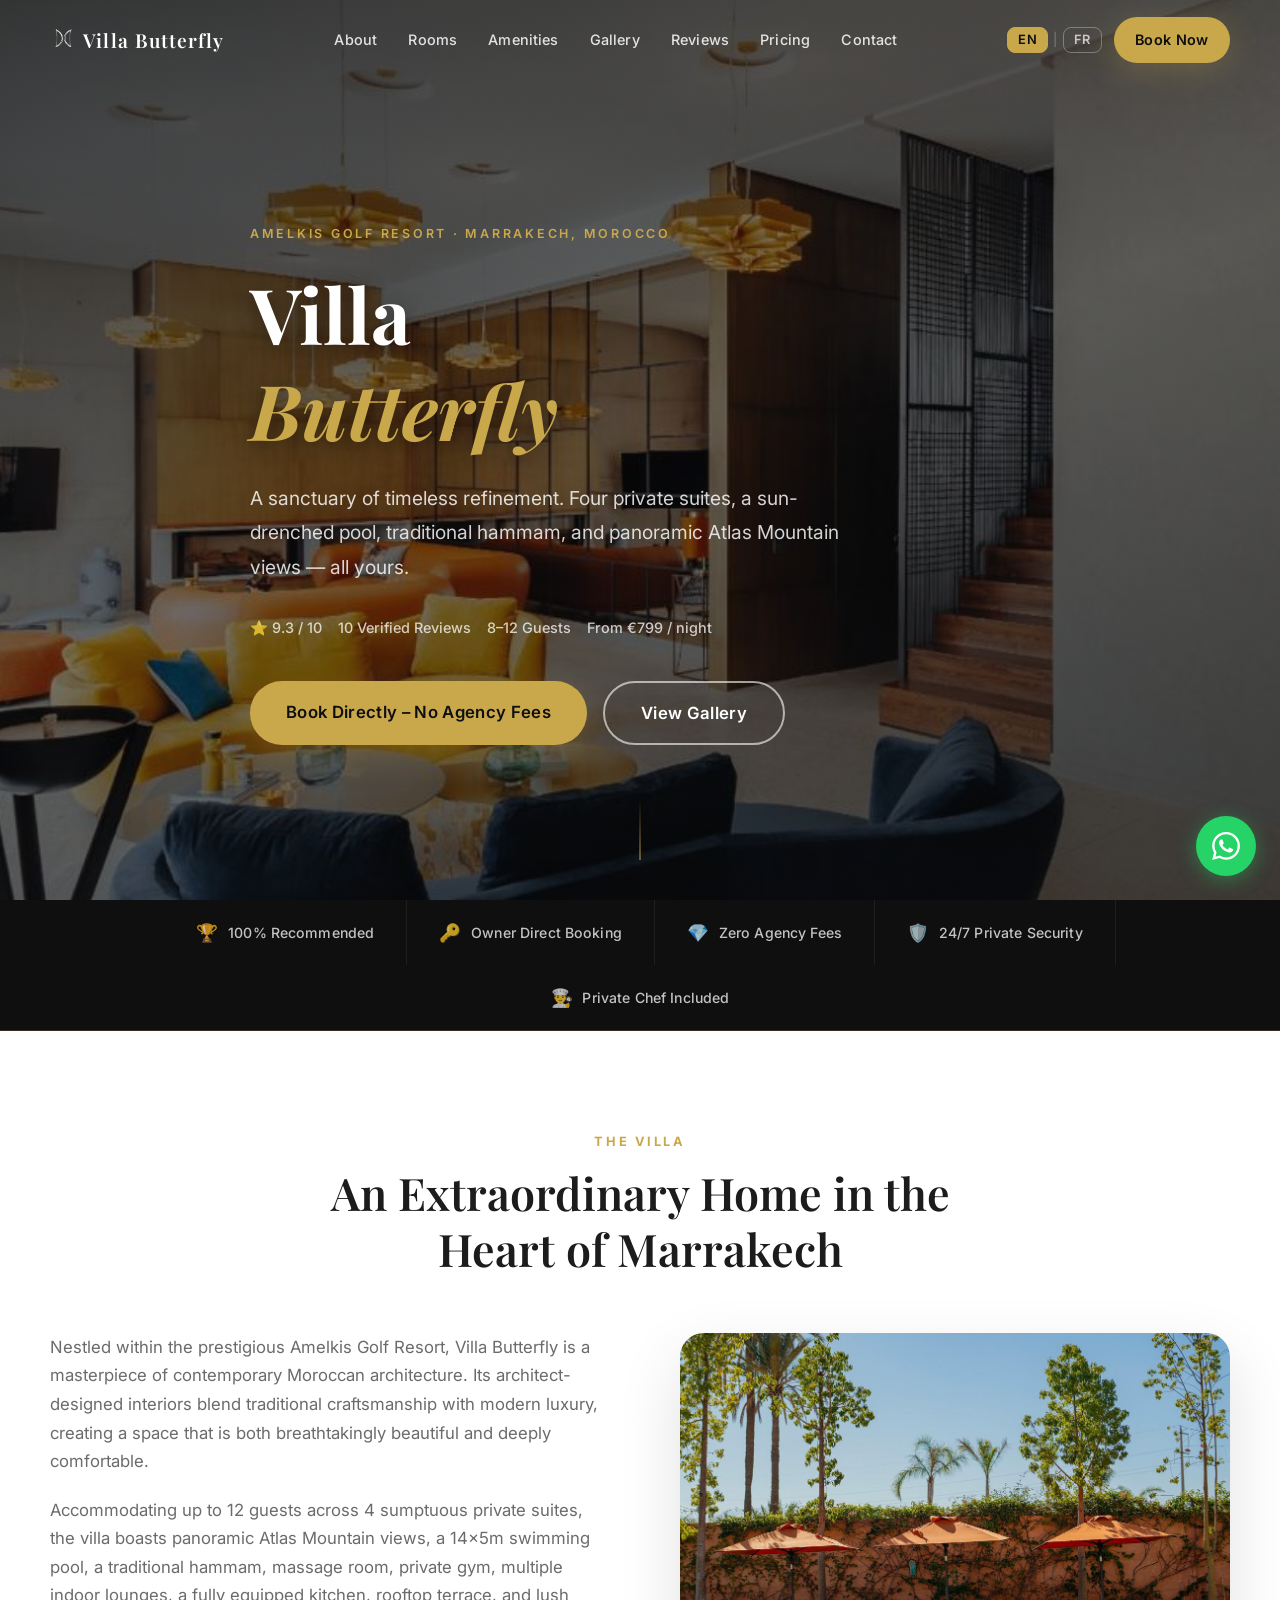
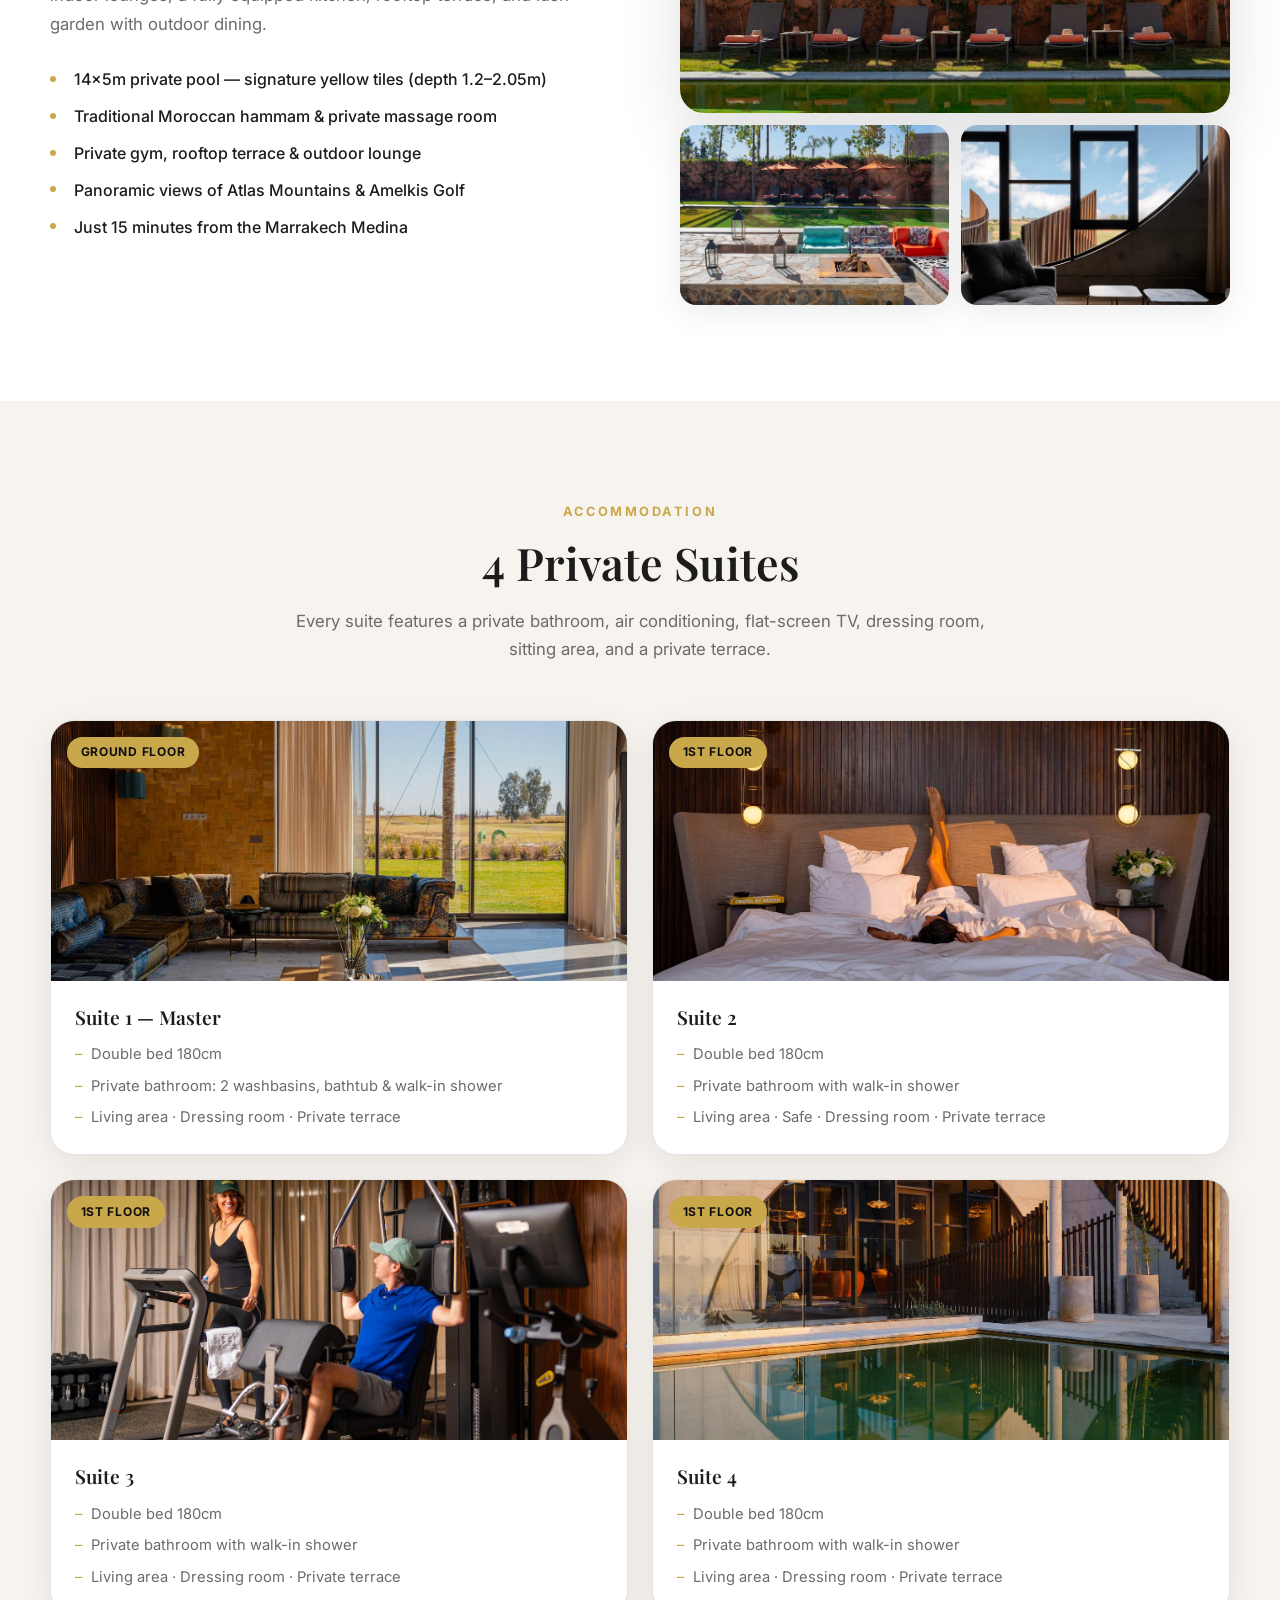
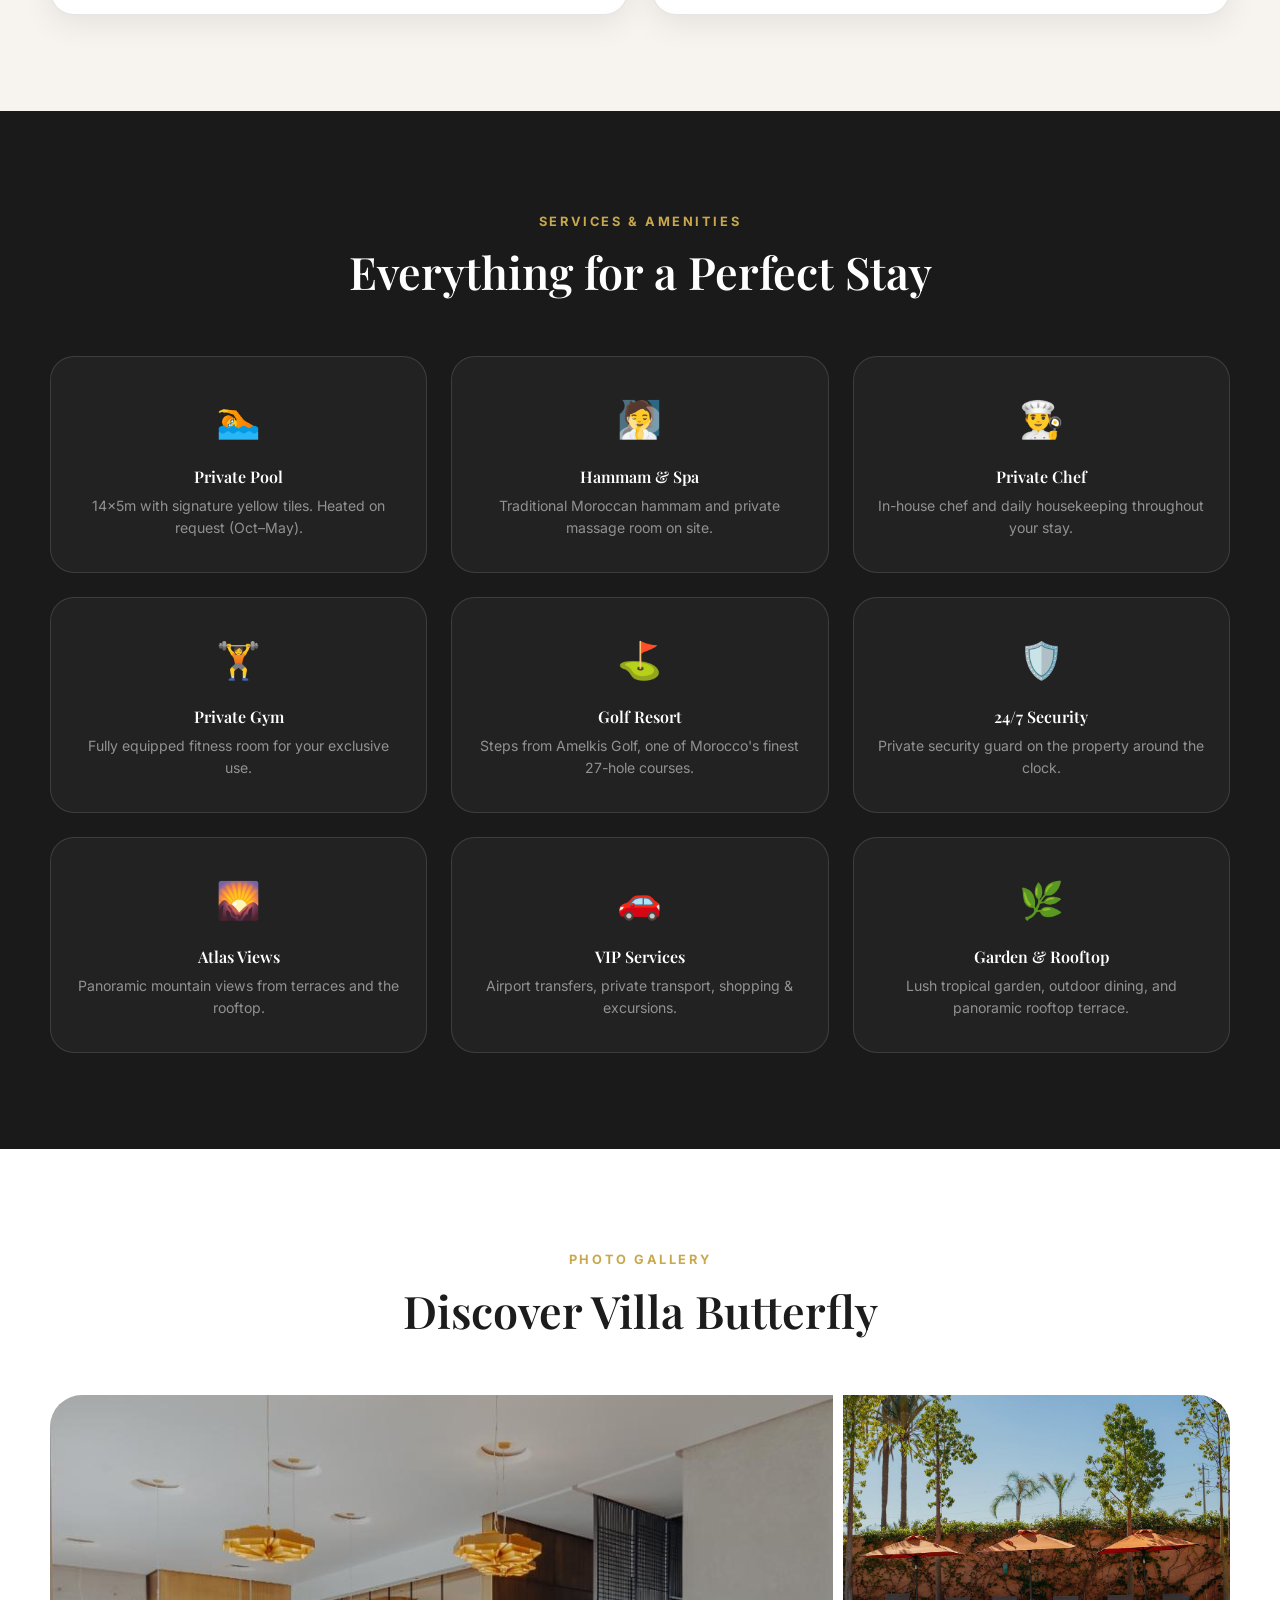
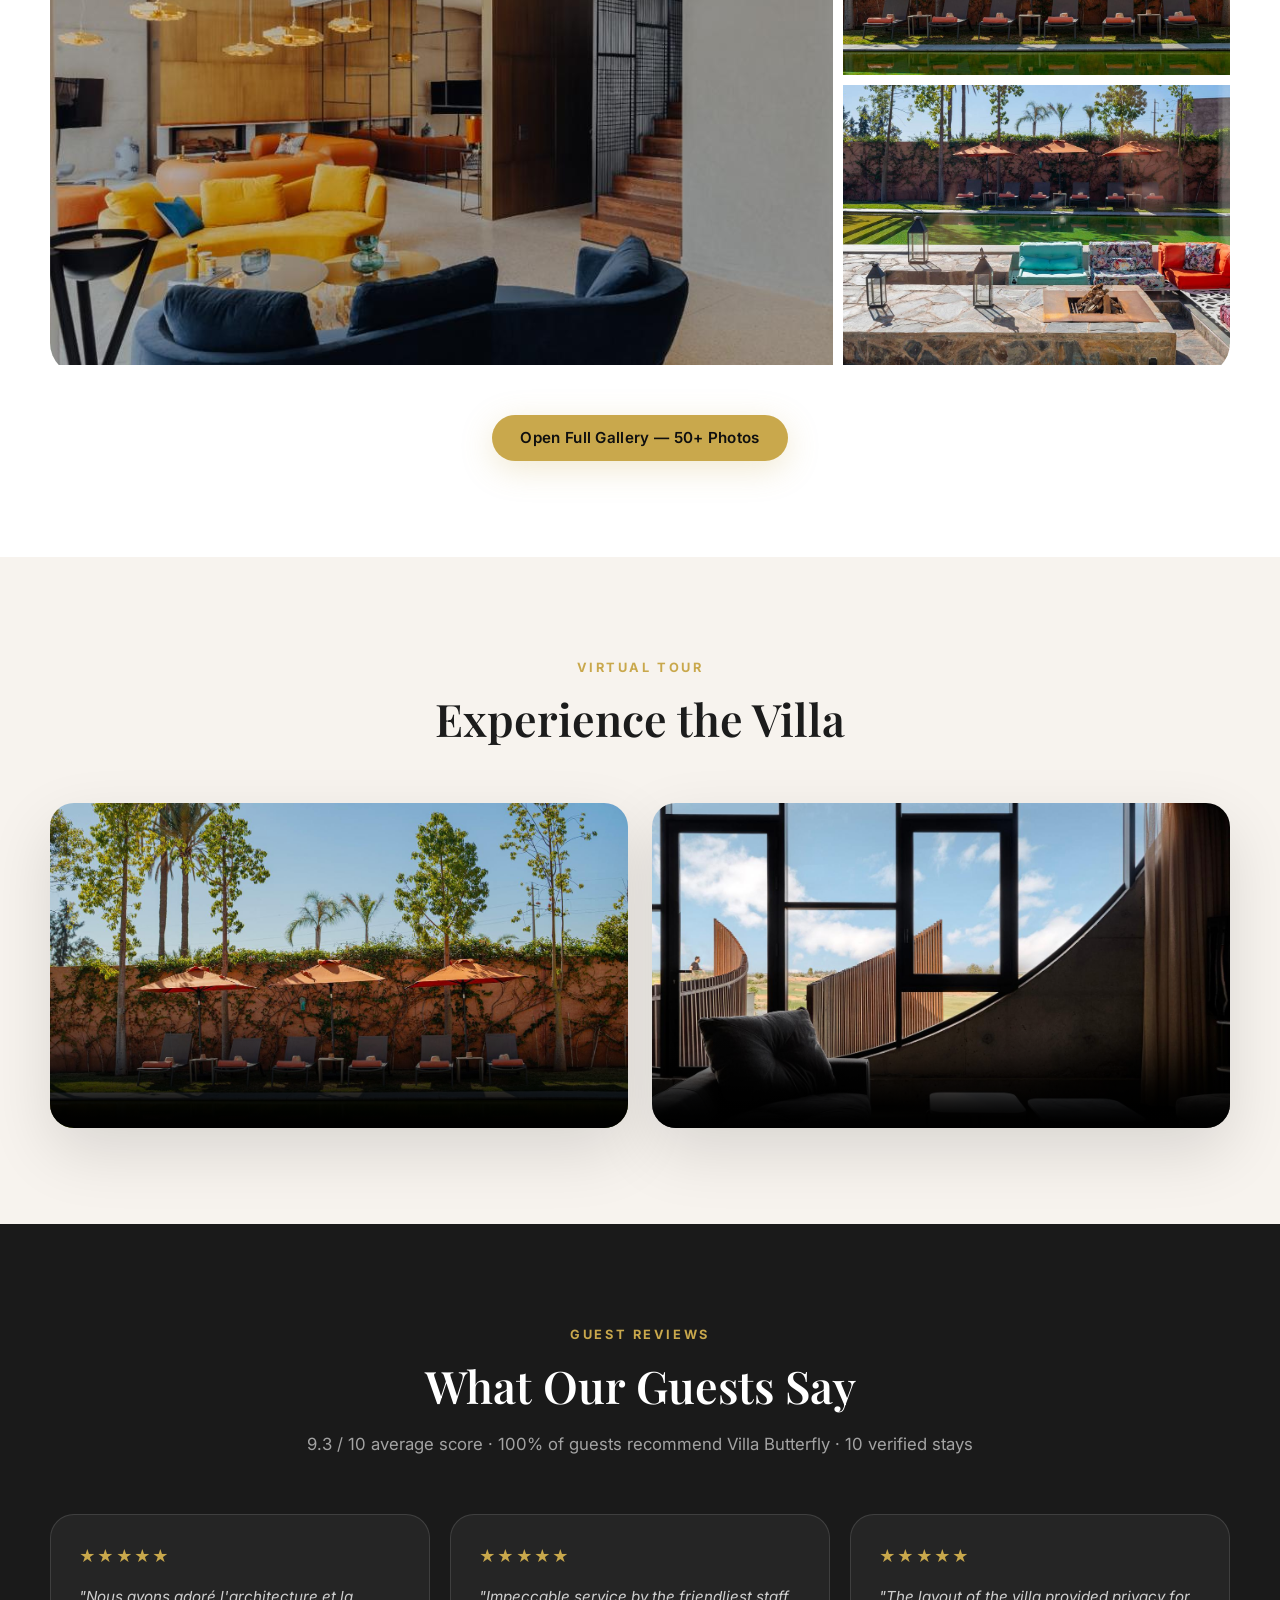
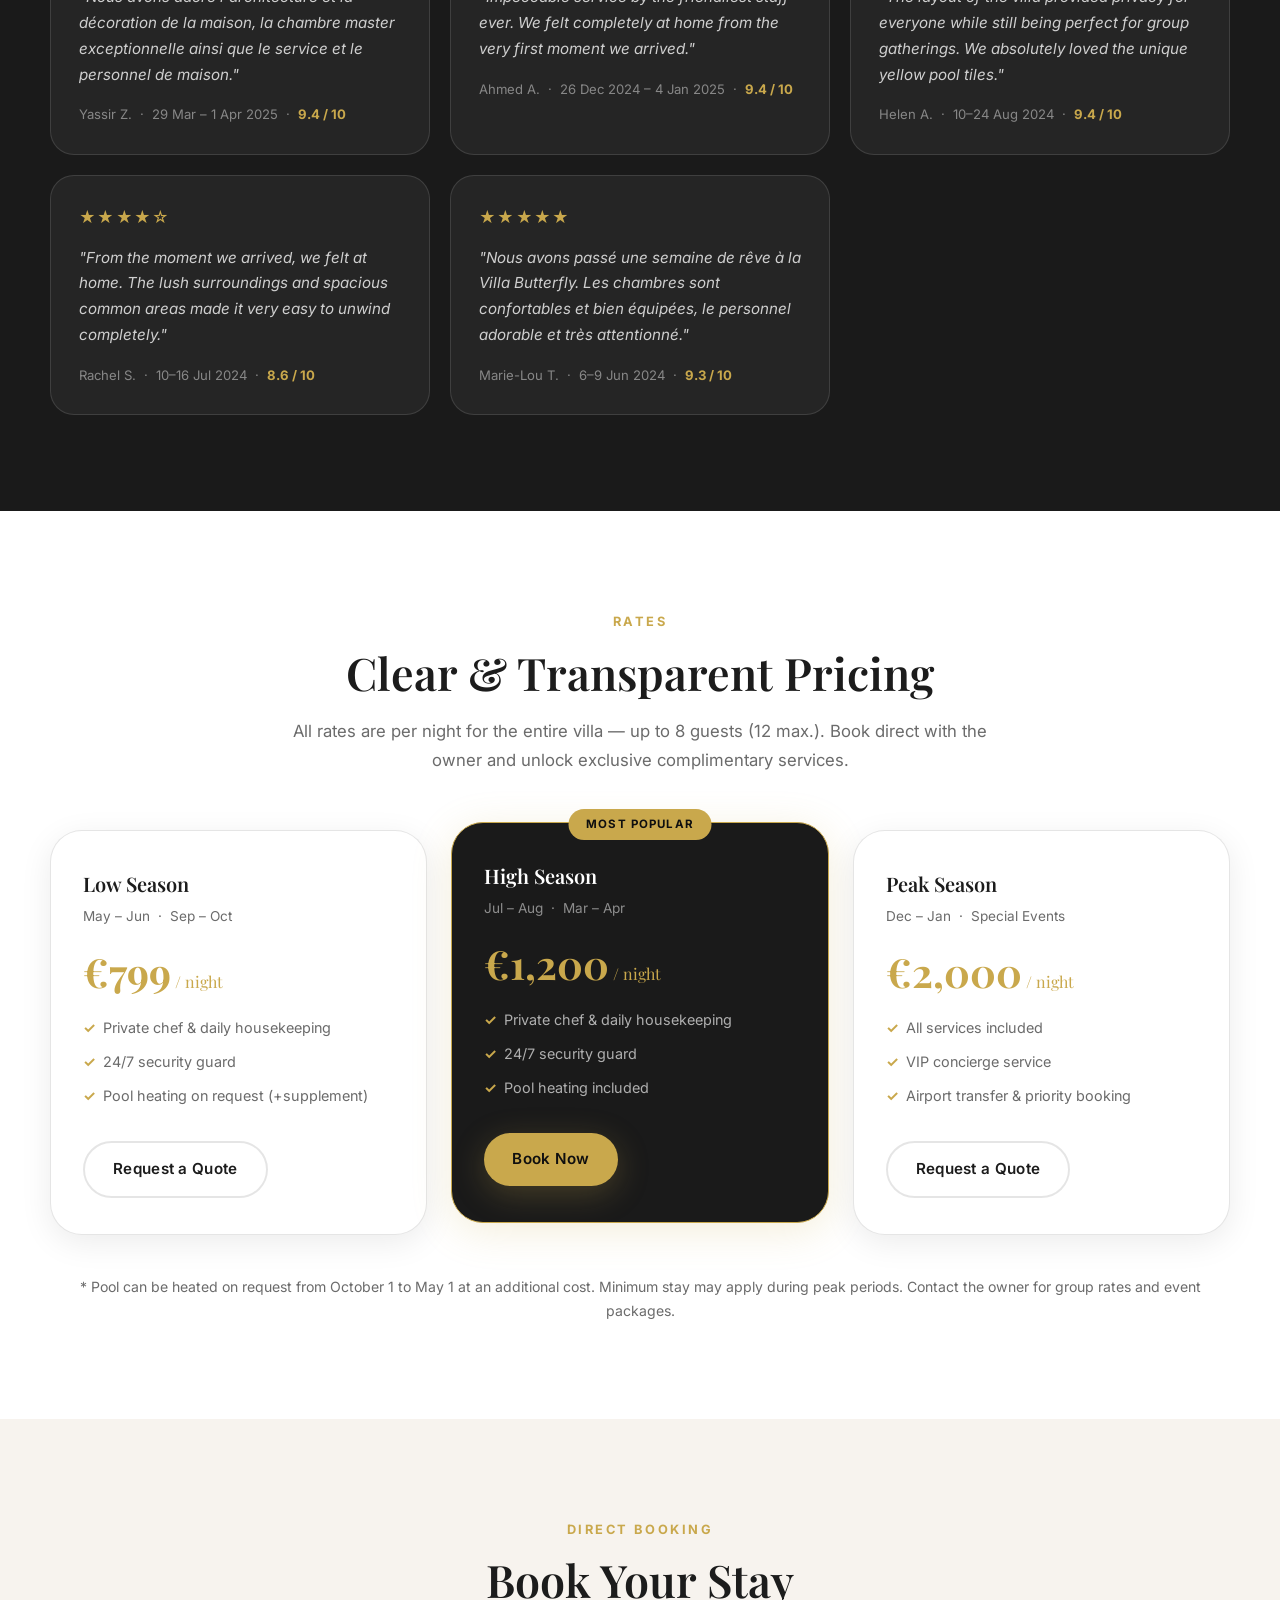
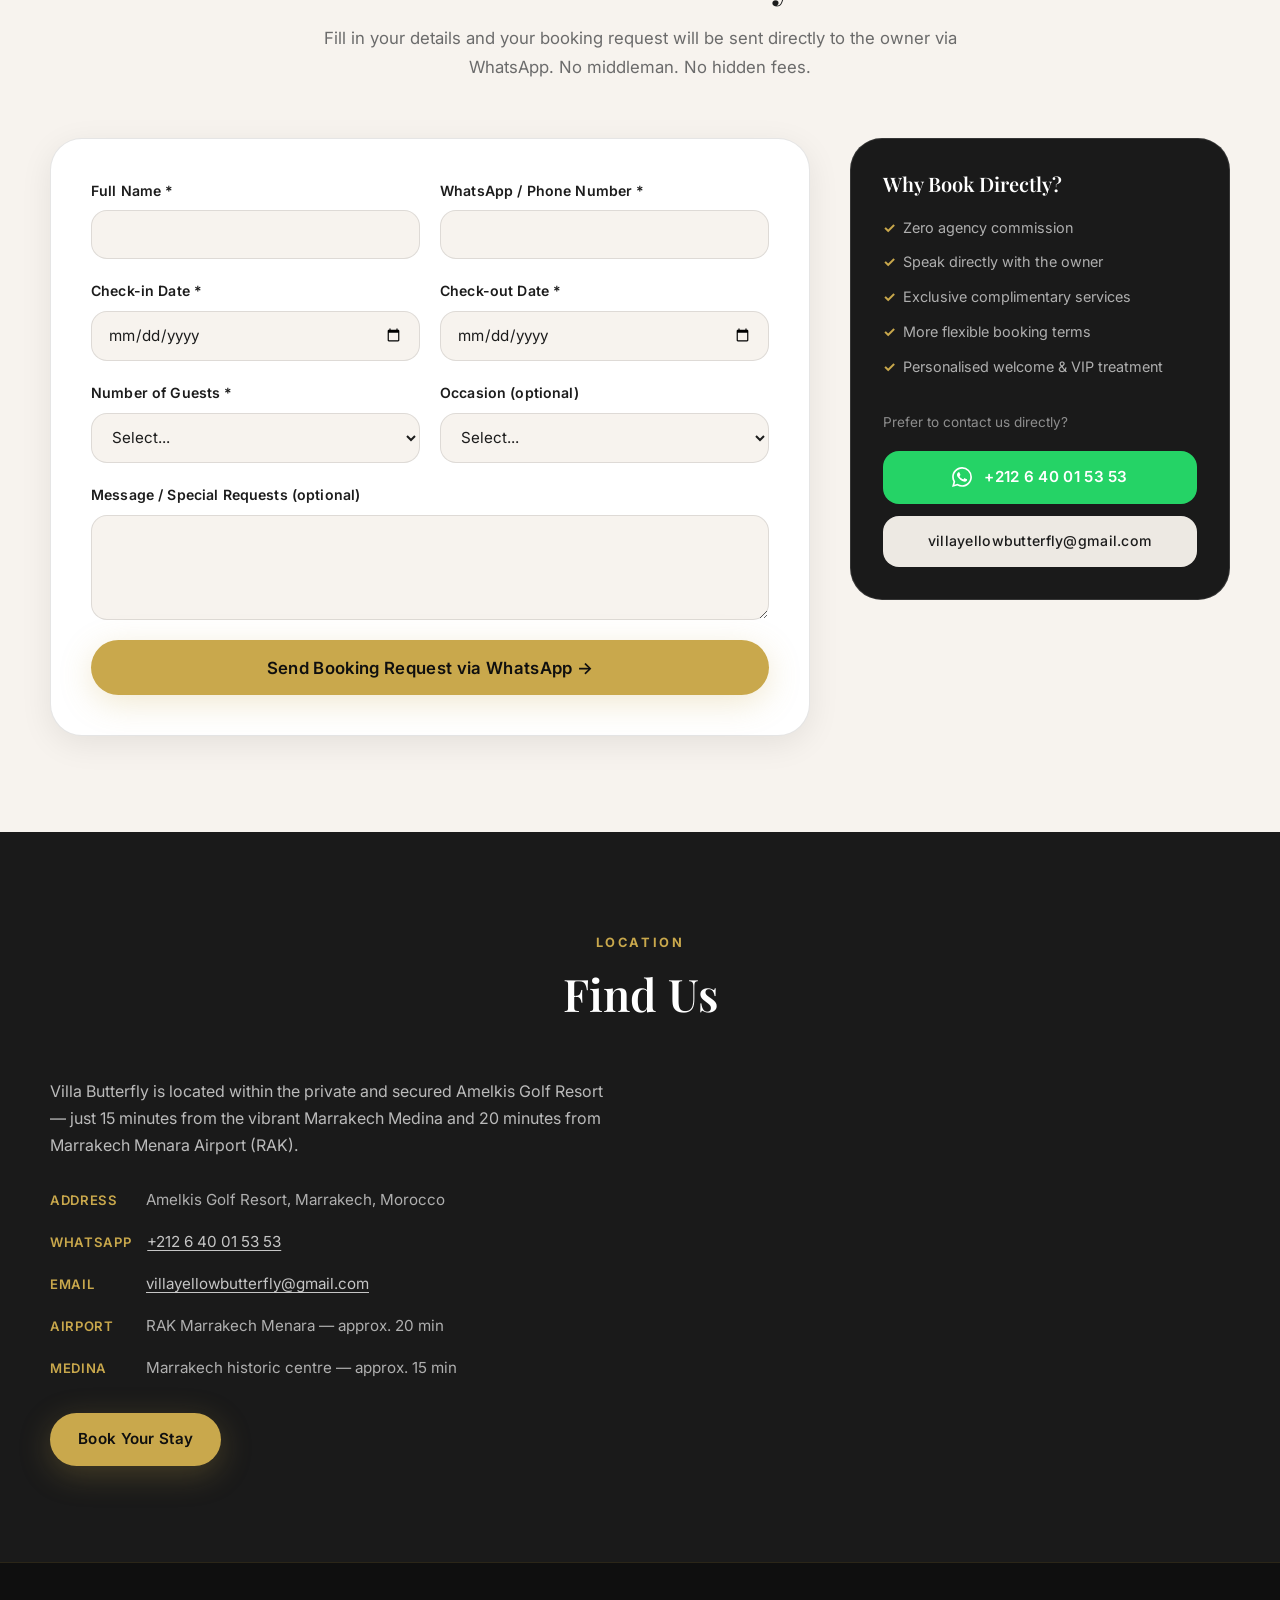
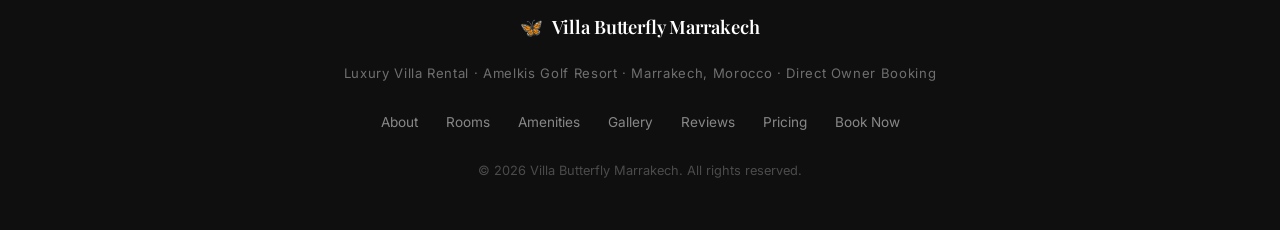
==== commit ca8de85b: "Update Google verification code and domain" ====
--- a/index.html
+++ b/index.html
@@ -7,14 +7,14 @@
   <meta name="description" content="Book Villa Butterfly – a stunning 4-suite luxury villa in Amelkis Golf Resort, Marrakech. Private pool, hammam, private chef, 24/7 security. From €799/night. Book directly with the owner and save." />
   <meta name="keywords" content="Villa Butterfly Marrakech, luxury villa rental Marrakech, Amelkis Golf villa, private pool villa Morocco, villa hammam Marrakech, VVVIP villa Morocco" />
   <meta name="robots" content="index, follow" />
-  <meta name="google-site-verification" content="LHqwMsTPeo1G5hJlP8F0HgzhP8PKMktNR6bRJkbMshA" />
-  <link rel="canonical" href="https://butterflyroyalvilla.com" />
+  <meta name="google-site-verification" content="Wr9VVCOf4F7-uXAb-jb_E2mW_W" />
+  <link rel="canonical" href="https://villayellowbutterfly.com" />
 
   <!-- Open Graph -->
   <meta property="og:title" content="Villa Butterfly Marrakech | Luxury Villa – Amelkis Golf Resort" />
   <meta property="og:description" content="4 suites, private pool, hammam, private chef. From €799/night. Book directly with the owner – no agency fees." />
-  <meta property="og:image" content="https://butterflyroyalvilla.com/marrakech-villa-butterfly-12.jpg" />
-  <meta property="og:url" content="https://butterflyroyalvilla.com" />
+  <meta property="og:image" content="https://villayellowbutterfly.com/marrakech-villa-butterfly-12.jpg" />
+  <meta property="og:url" content="https://villayellowbutterfly.com" />
   <meta property="og:type" content="website" />
   <meta name="twitter:card" content="summary_large_image" />
 
@@ -25,7 +25,7 @@
     "@type": "LodgingBusiness",
     "name": "Villa Butterfly Marrakech",
     "description": "Luxury 4-suite architect-designed villa in Amelkis Golf Resort, Marrakech. Private pool, hammam, massage room, gym, private chef, 24/7 security and panoramic Atlas Mountain views.",
-    "image": "https://butterflyroyalvilla.com/marrakech-villa-butterfly-12.jpg",
+    "image": "https://villayellowbutterfly.com/marrakech-villa-butterfly-12.jpg",
     "address": {
       "@type": "PostalAddress",
       "streetAddress": "Amelkis Golf Resort",
@@ -38,8 +38,8 @@
       "longitude": "-7.9667"
     },
     "telephone": "+212640015353",
-    "email": "contact@butterflyroyalvilla.com",
-    "url": "https://butterflyroyalvilla.com",
+    "email": "villayellowbutterfly@gmail.com",
+    "url": "https://villayellowbutterfly.com",
     "priceRange": "€799–€2000",
     "numberOfRooms": 4,
     "amenityFeature": [
@@ -540,7 +540,7 @@
                   <svg width="20" height="20" viewBox="0 0 24 24" fill="currentColor"><path d="M17.472 14.382c-.297-.149-1.758-.867-2.03-.967-.273-.099-.471-.148-.67.15-.197.297-.767.966-.94 1.164-.173.199-.347.223-.644.075-.297-.15-1.255-.463-2.39-1.475-.883-.788-1.48-1.761-1.653-2.059-.173-.297-.018-.458.13-.606.134-.133.298-.347.446-.52.149-.174.198-.298.298-.497.099-.198.05-.371-.025-.52-.075-.149-.669-1.612-.916-2.207-.242-.579-.487-.5-.669-.51-.173-.008-.371-.01-.57-.01-.198 0-.52.074-.792.372-.272.297-1.04 1.016-1.04 2.479 0 1.462 1.065 2.875 1.213 3.074.149.198 2.096 3.2 5.077 4.487.709.306 1.262.489 1.694.625.712.227 1.36.195 1.871.118.571-.085 1.758-.719 2.006-1.413.248-.694.248-1.289.173-1.413-.074-.124-.272-.198-.57-.347m-5.421 7.403h-.004a9.87 9.87 0 01-5.031-1.378l-.361-.214-3.741.982.998-3.648-.235-.374a9.86 9.86 0 01-1.51-5.26c.001-5.45 4.436-9.884 9.888-9.884 2.64 0 5.122 1.03 6.988 2.898a9.825 9.825 0 012.893 6.994c-.003 5.45-4.437 9.884-9.885 9.884m8.413-18.297A11.815 11.815 0 0012.05 0C5.495 0 .16 5.335.157 11.892c0 2.096.547 4.142 1.588 5.945L.057 24l6.305-1.654a11.882 11.882 0 005.683 1.448h.005c6.554 0 11.89-5.335 11.893-11.893a11.821 11.821 0 00-3.48-8.413z"/></svg>
                   <span>+212 6 40 01 53 53</span>
                 </a>
-                <a href="mailto:contact@butterflyroyalvilla.com" class="btn btn-email">contact@butterflyroyalvilla.com</a>
+                <a href="mailto:villayellowbutterfly@gmail.com" class="btn btn-email">villayellowbutterfly@gmail.com</a>
               </div>
             </div>
           </aside>
@@ -572,7 +572,7 @@
               </li>
               <li>
                 <span class="contact-label">Email</span>
-                <a href="mailto:contact@butterflyroyalvilla.com">contact@butterflyroyalvilla.com</a>
+                <a href="mailto:villayellowbutterfly@gmail.com">villayellowbutterfly@gmail.com</a>
               </li>
               <li>
                 <span class="contact-label" data-en="Airport" data-fr="Aéroport">Airport</span>
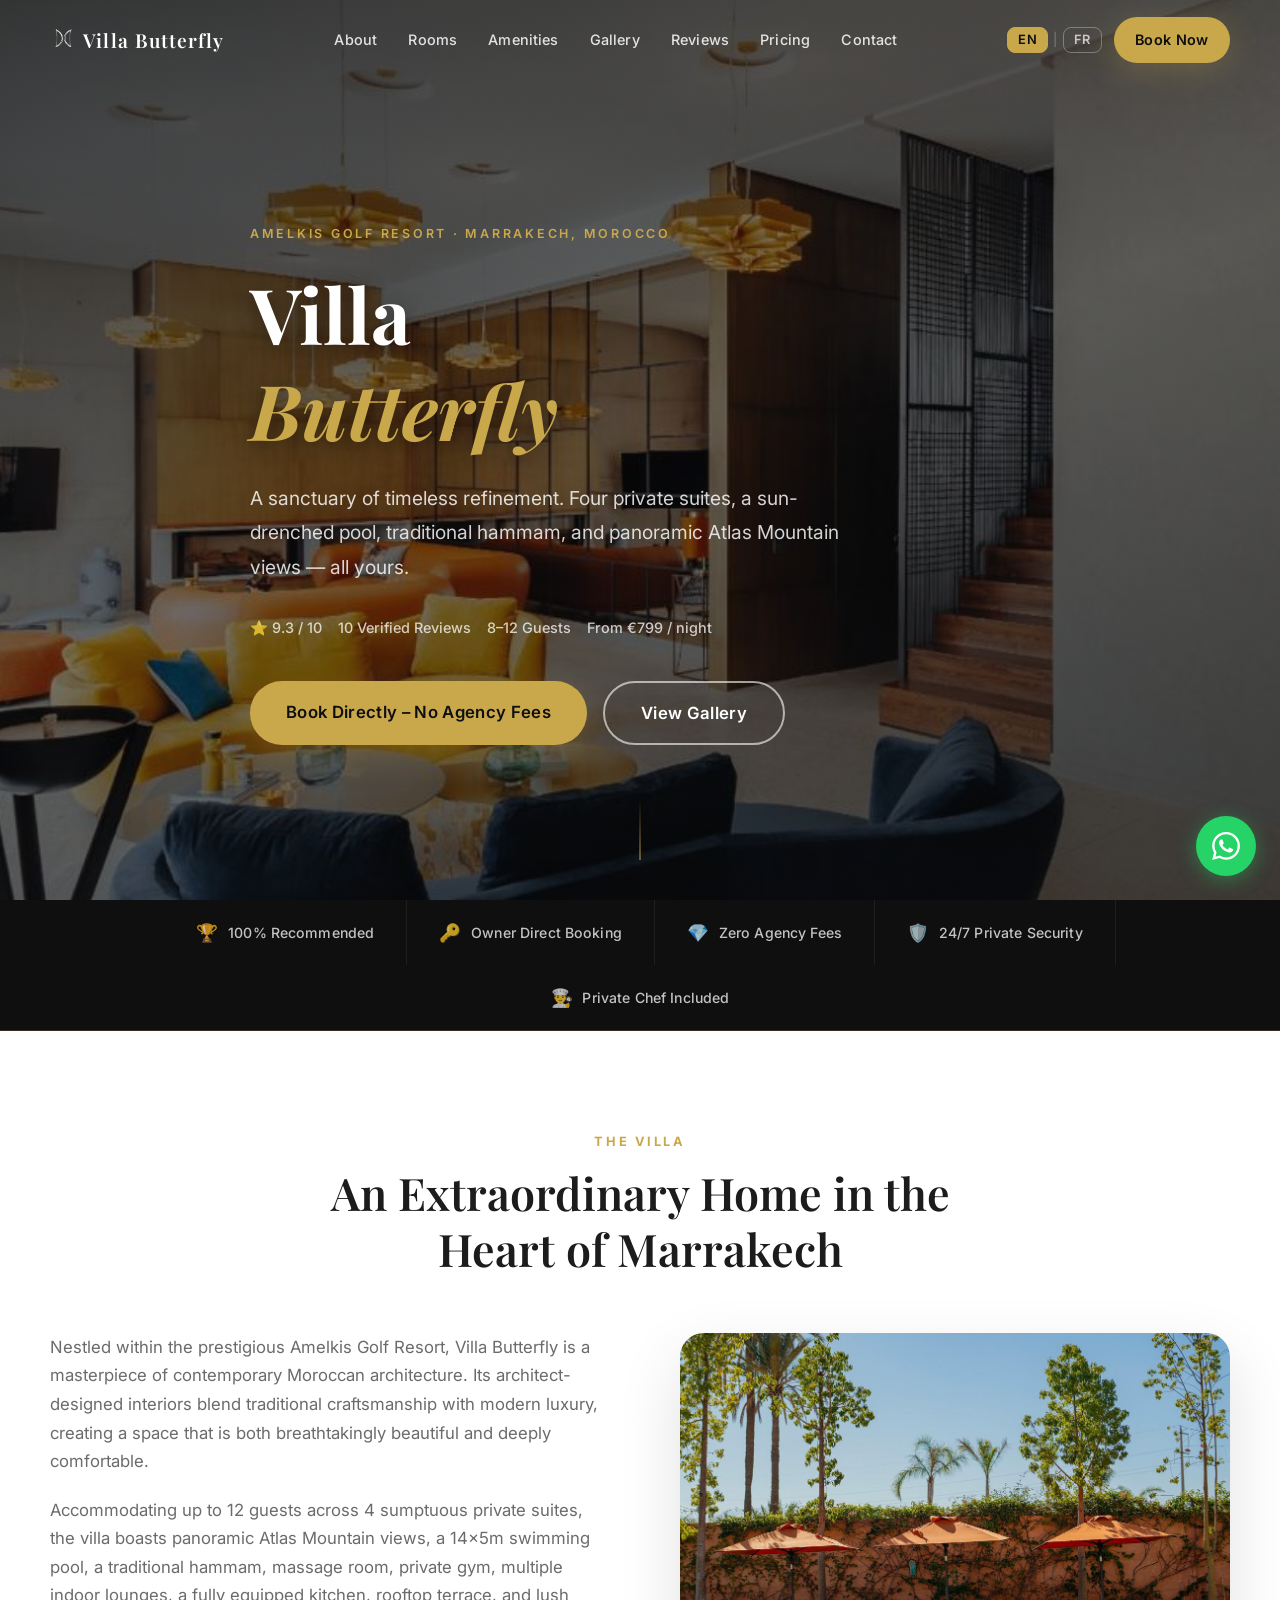
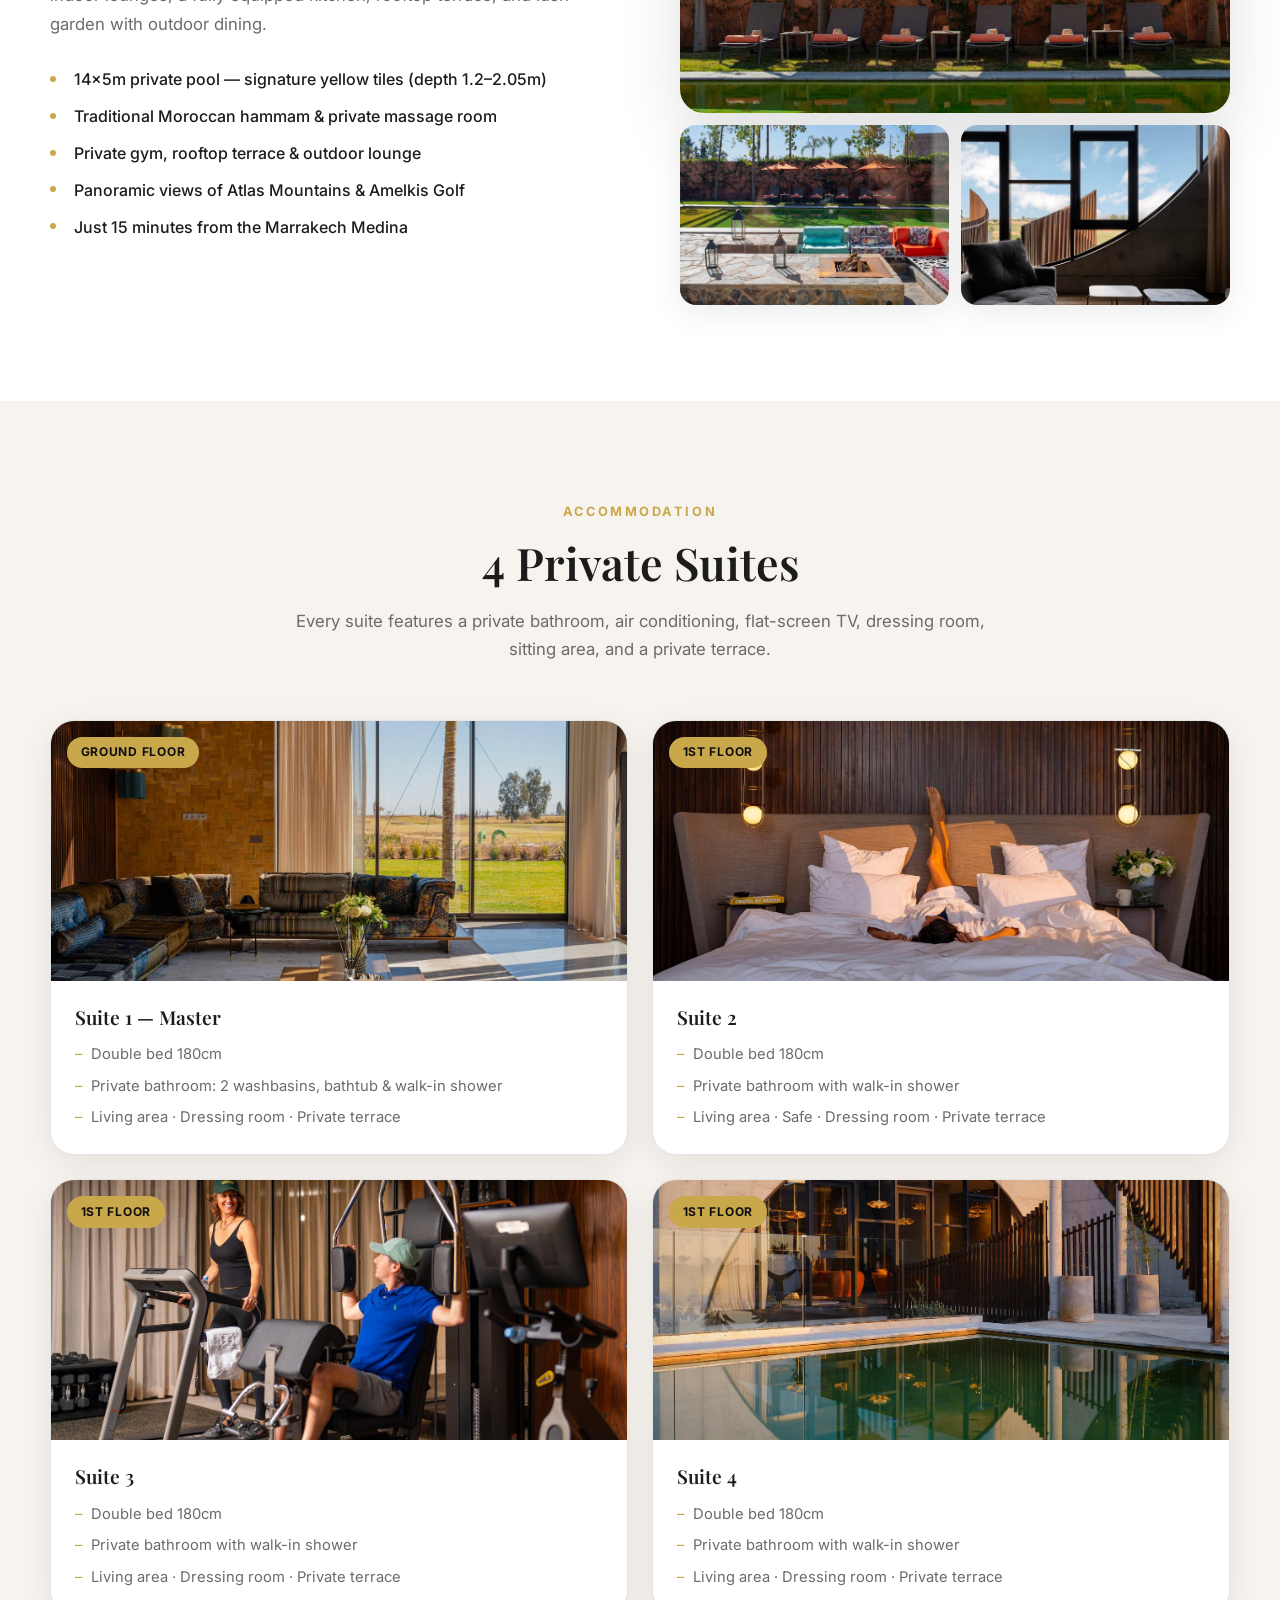
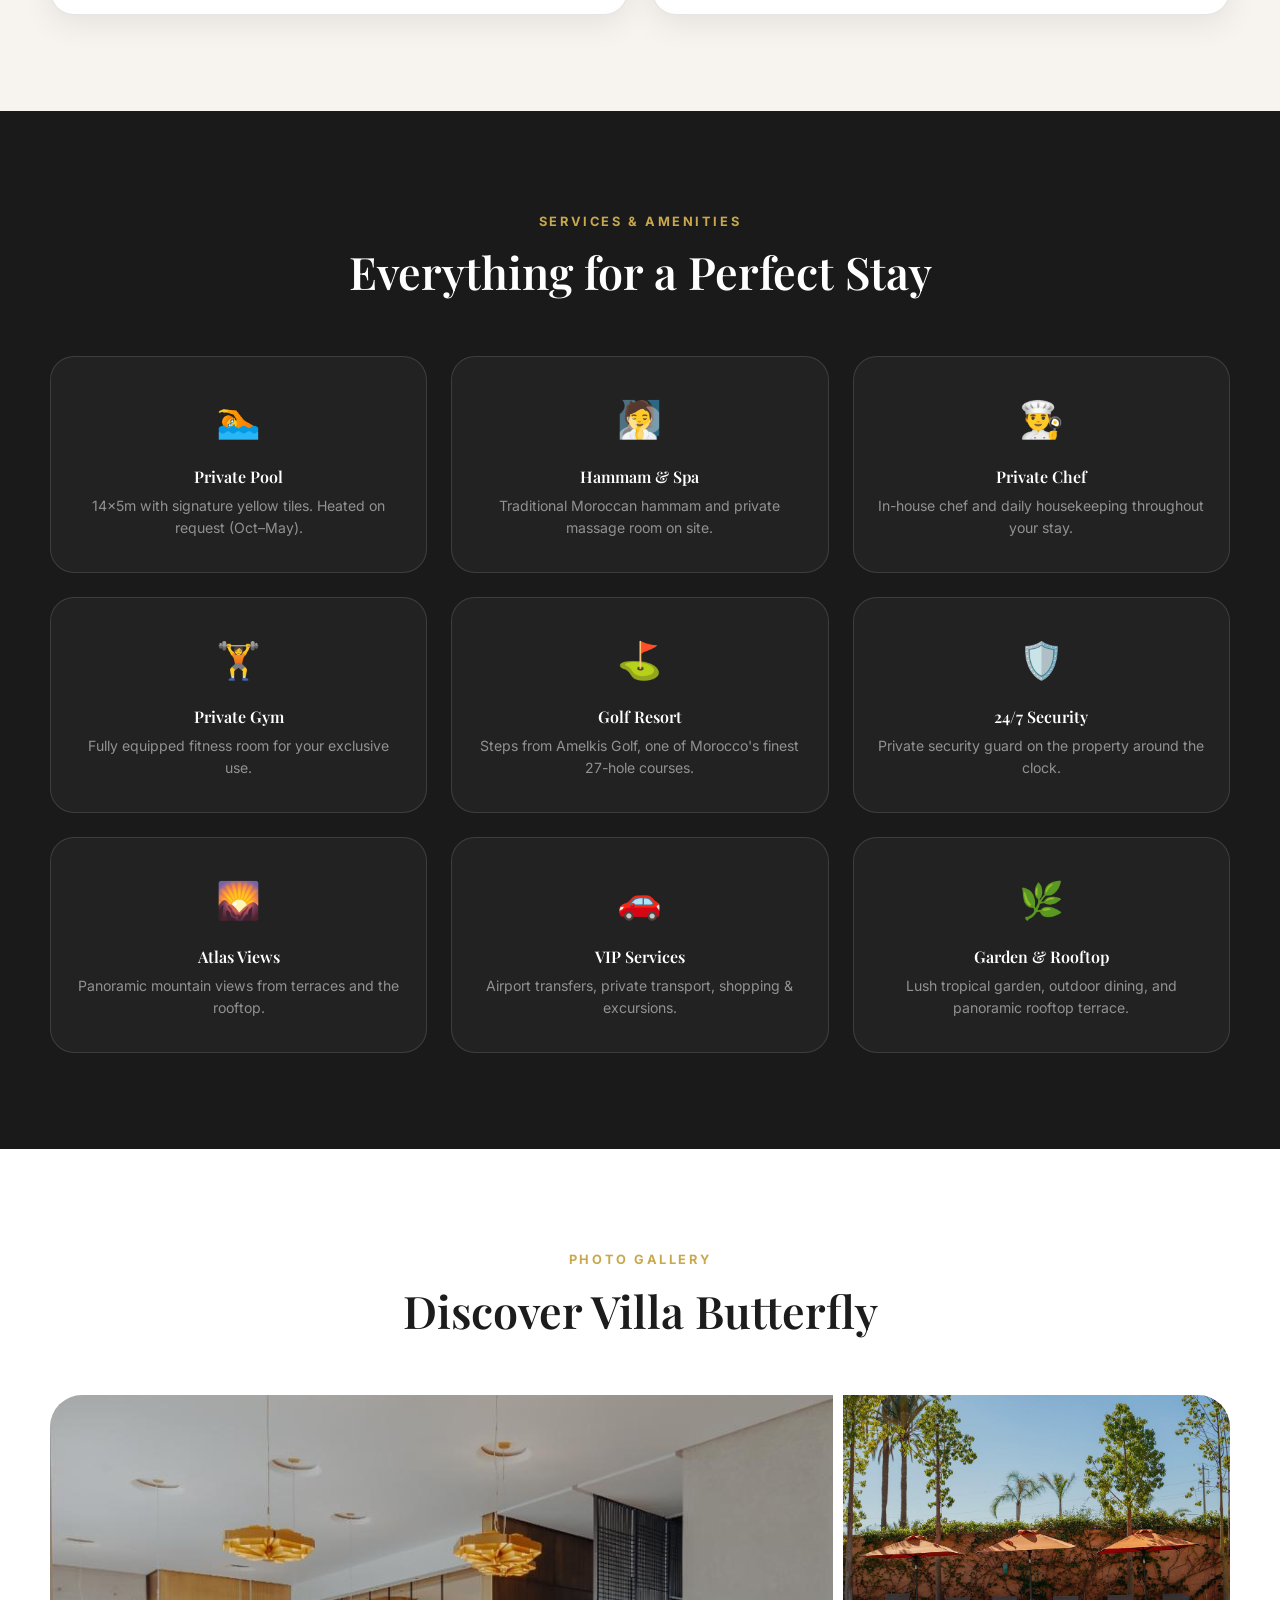
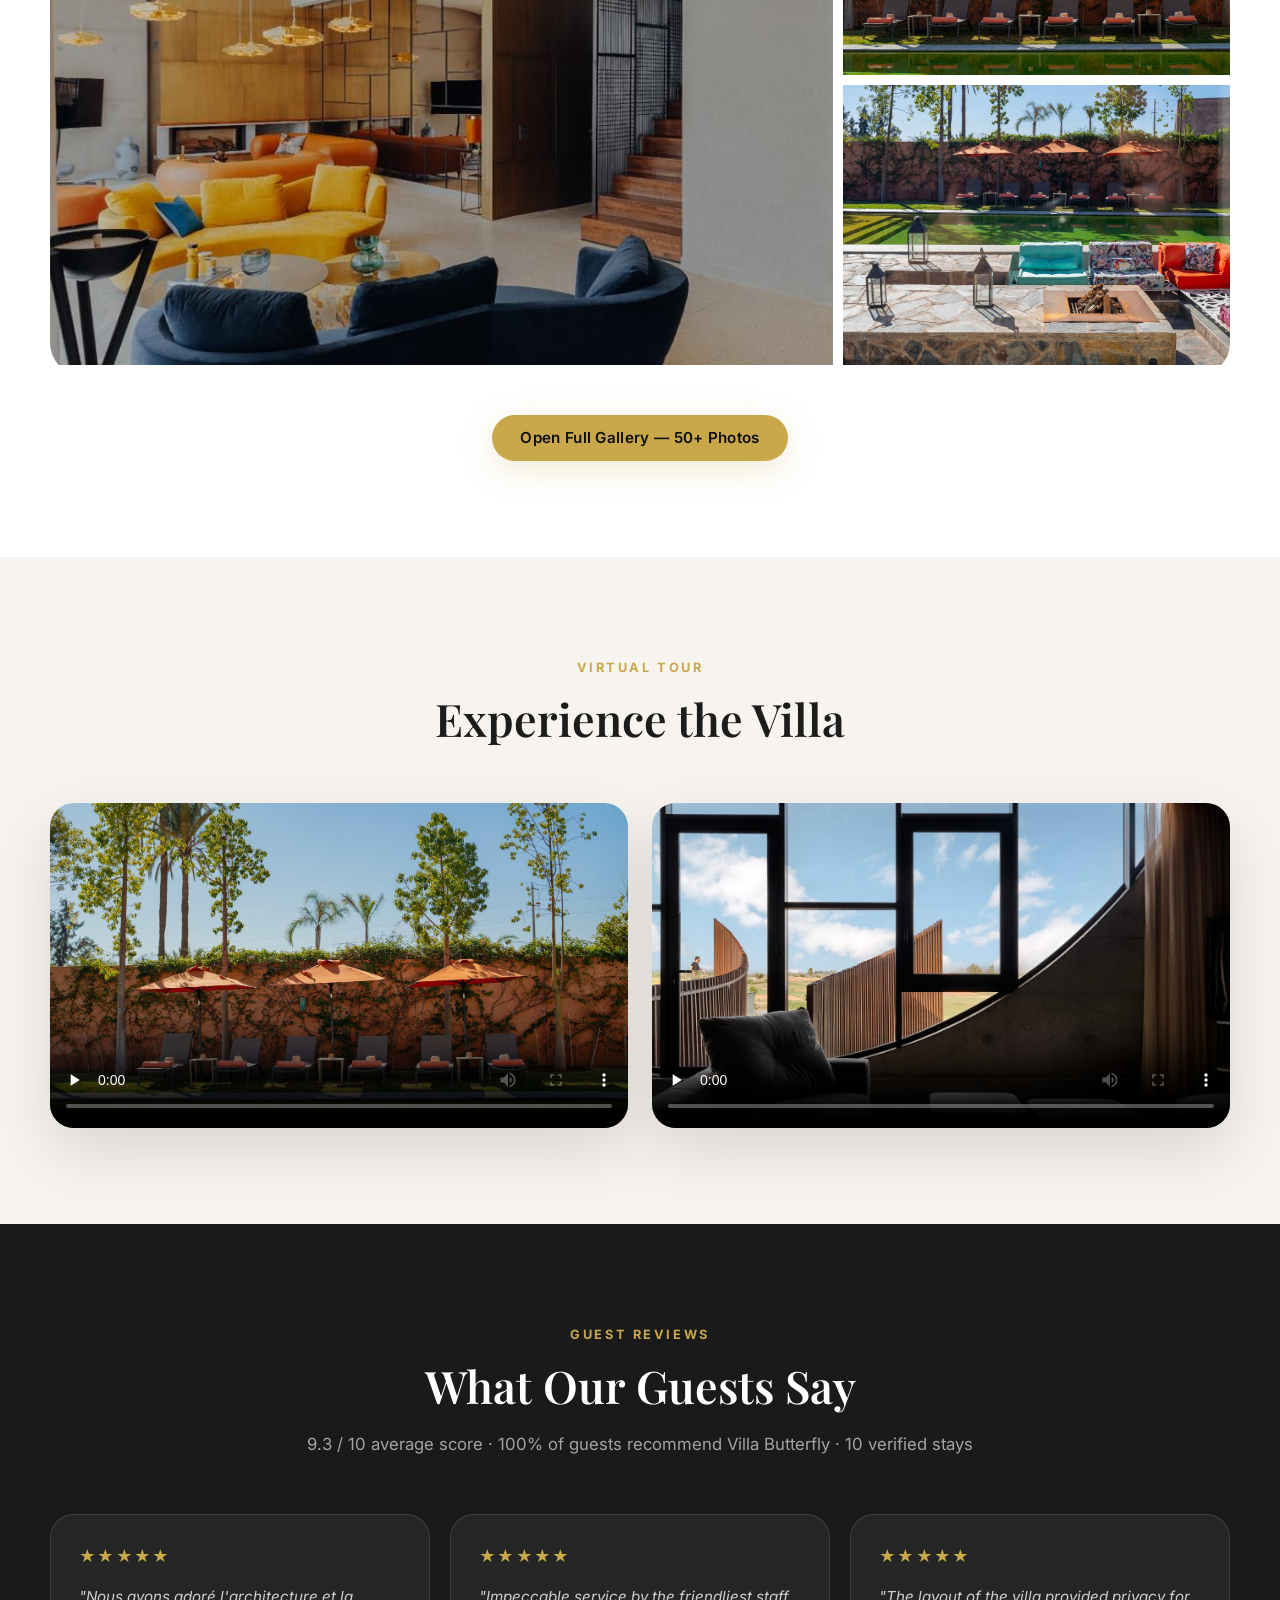
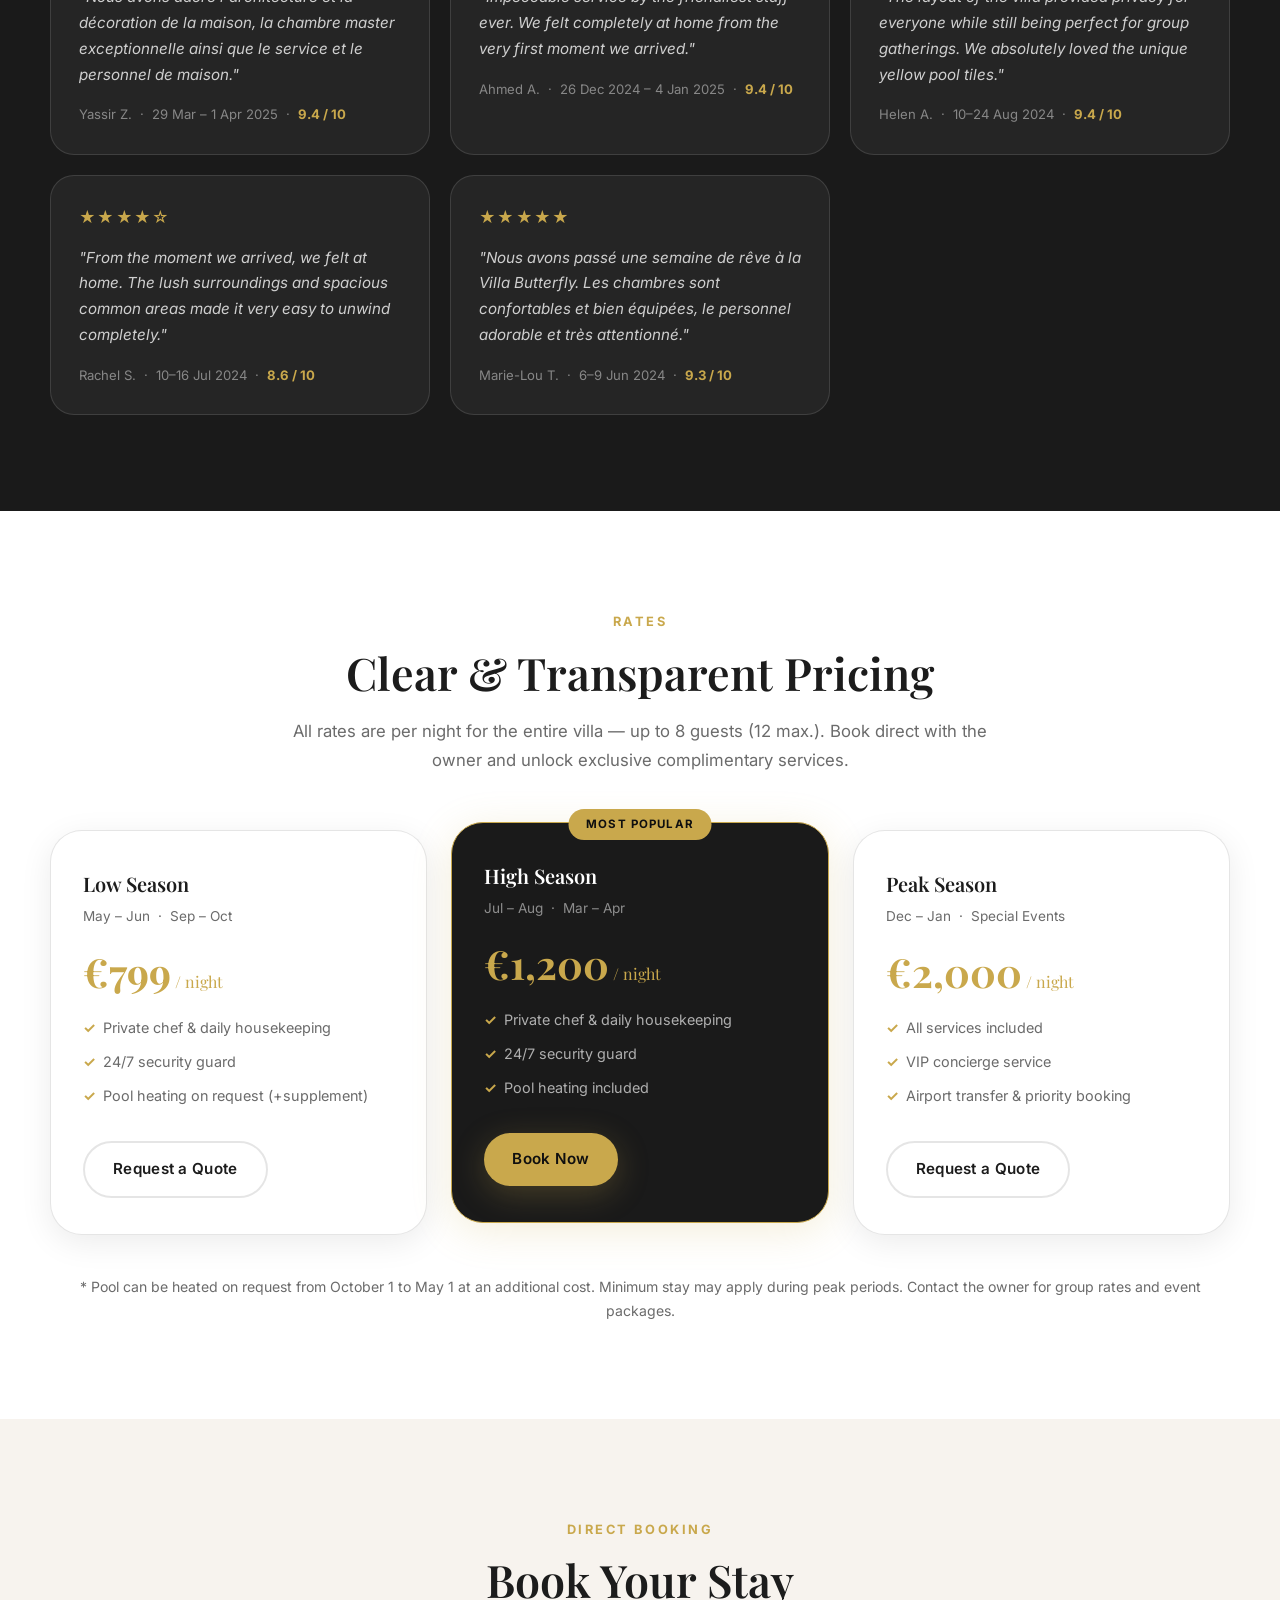
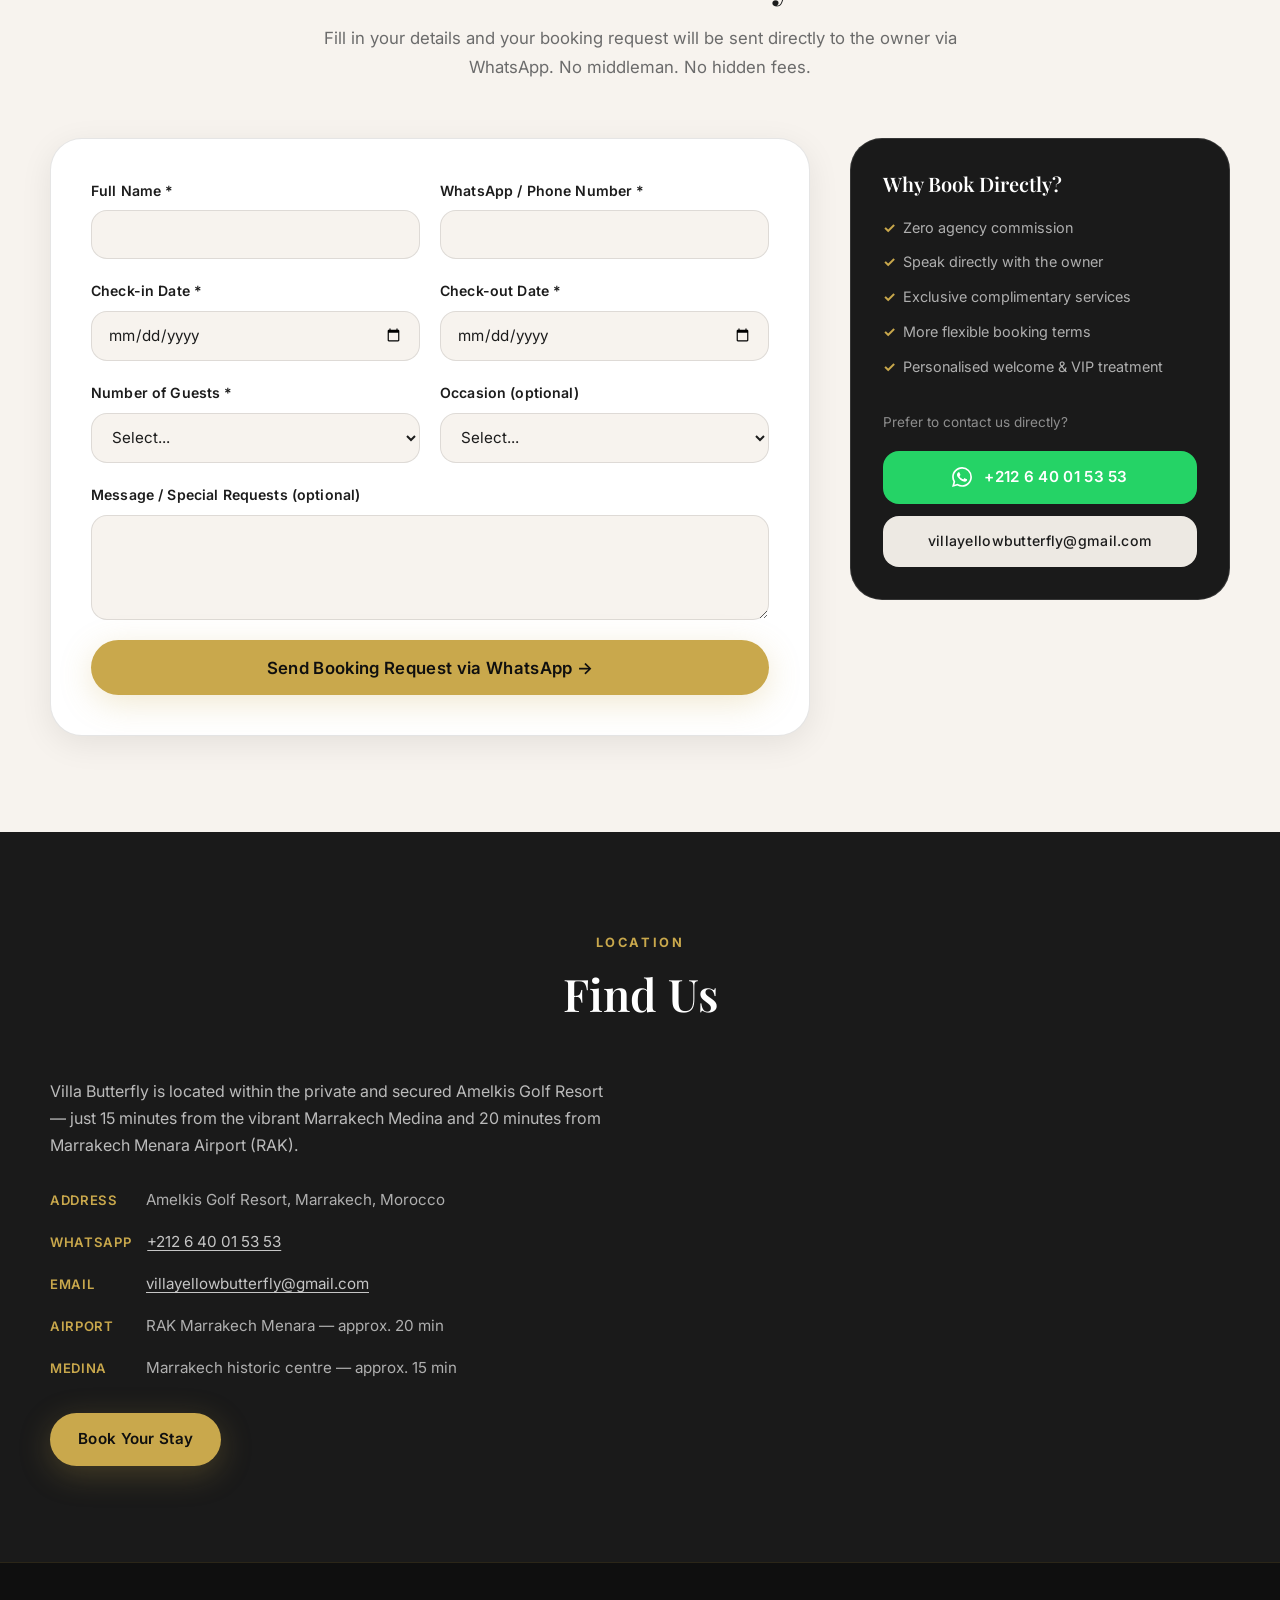
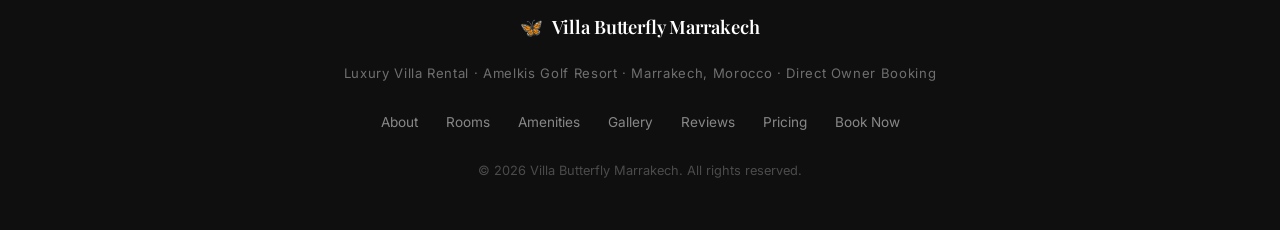
==== commit 619ad3aa: "Email links open Gmail directly" ====
--- a/index.html
+++ b/index.html
@@ -540,7 +540,7 @@
                   <svg width="20" height="20" viewBox="0 0 24 24" fill="currentColor"><path d="M17.472 14.382c-.297-.149-1.758-.867-2.03-.967-.273-.099-.471-.148-.67.15-.197.297-.767.966-.94 1.164-.173.199-.347.223-.644.075-.297-.15-1.255-.463-2.39-1.475-.883-.788-1.48-1.761-1.653-2.059-.173-.297-.018-.458.13-.606.134-.133.298-.347.446-.52.149-.174.198-.298.298-.497.099-.198.05-.371-.025-.52-.075-.149-.669-1.612-.916-2.207-.242-.579-.487-.5-.669-.51-.173-.008-.371-.01-.57-.01-.198 0-.52.074-.792.372-.272.297-1.04 1.016-1.04 2.479 0 1.462 1.065 2.875 1.213 3.074.149.198 2.096 3.2 5.077 4.487.709.306 1.262.489 1.694.625.712.227 1.36.195 1.871.118.571-.085 1.758-.719 2.006-1.413.248-.694.248-1.289.173-1.413-.074-.124-.272-.198-.57-.347m-5.421 7.403h-.004a9.87 9.87 0 01-5.031-1.378l-.361-.214-3.741.982.998-3.648-.235-.374a9.86 9.86 0 01-1.51-5.26c.001-5.45 4.436-9.884 9.888-9.884 2.64 0 5.122 1.03 6.988 2.898a9.825 9.825 0 012.893 6.994c-.003 5.45-4.437 9.884-9.885 9.884m8.413-18.297A11.815 11.815 0 0012.05 0C5.495 0 .16 5.335.157 11.892c0 2.096.547 4.142 1.588 5.945L.057 24l6.305-1.654a11.882 11.882 0 005.683 1.448h.005c6.554 0 11.89-5.335 11.893-11.893a11.821 11.821 0 00-3.48-8.413z"/></svg>
                   <span>+212 6 40 01 53 53</span>
                 </a>
-                <a href="mailto:villayellowbutterfly@gmail.com" class="btn btn-email">villayellowbutterfly@gmail.com</a>
+                <a href="https://mail.google.com/mail/?view=cm&to=villayellowbutterfly@gmail.com" target="_blank" rel="noopener noreferrer" class="btn btn-email">villayellowbutterfly@gmail.com</a>
               </div>
             </div>
           </aside>
@@ -572,7 +572,7 @@
               </li>
               <li>
                 <span class="contact-label">Email</span>
-                <a href="mailto:villayellowbutterfly@gmail.com">villayellowbutterfly@gmail.com</a>
+                <a href="https://mail.google.com/mail/?view=cm&to=villayellowbutterfly@gmail.com" target="_blank" rel="noopener noreferrer">villayellowbutterfly@gmail.com</a>
               </li>
               <li>
                 <span class="contact-label" data-en="Airport" data-fr="Aéroport">Airport</span>
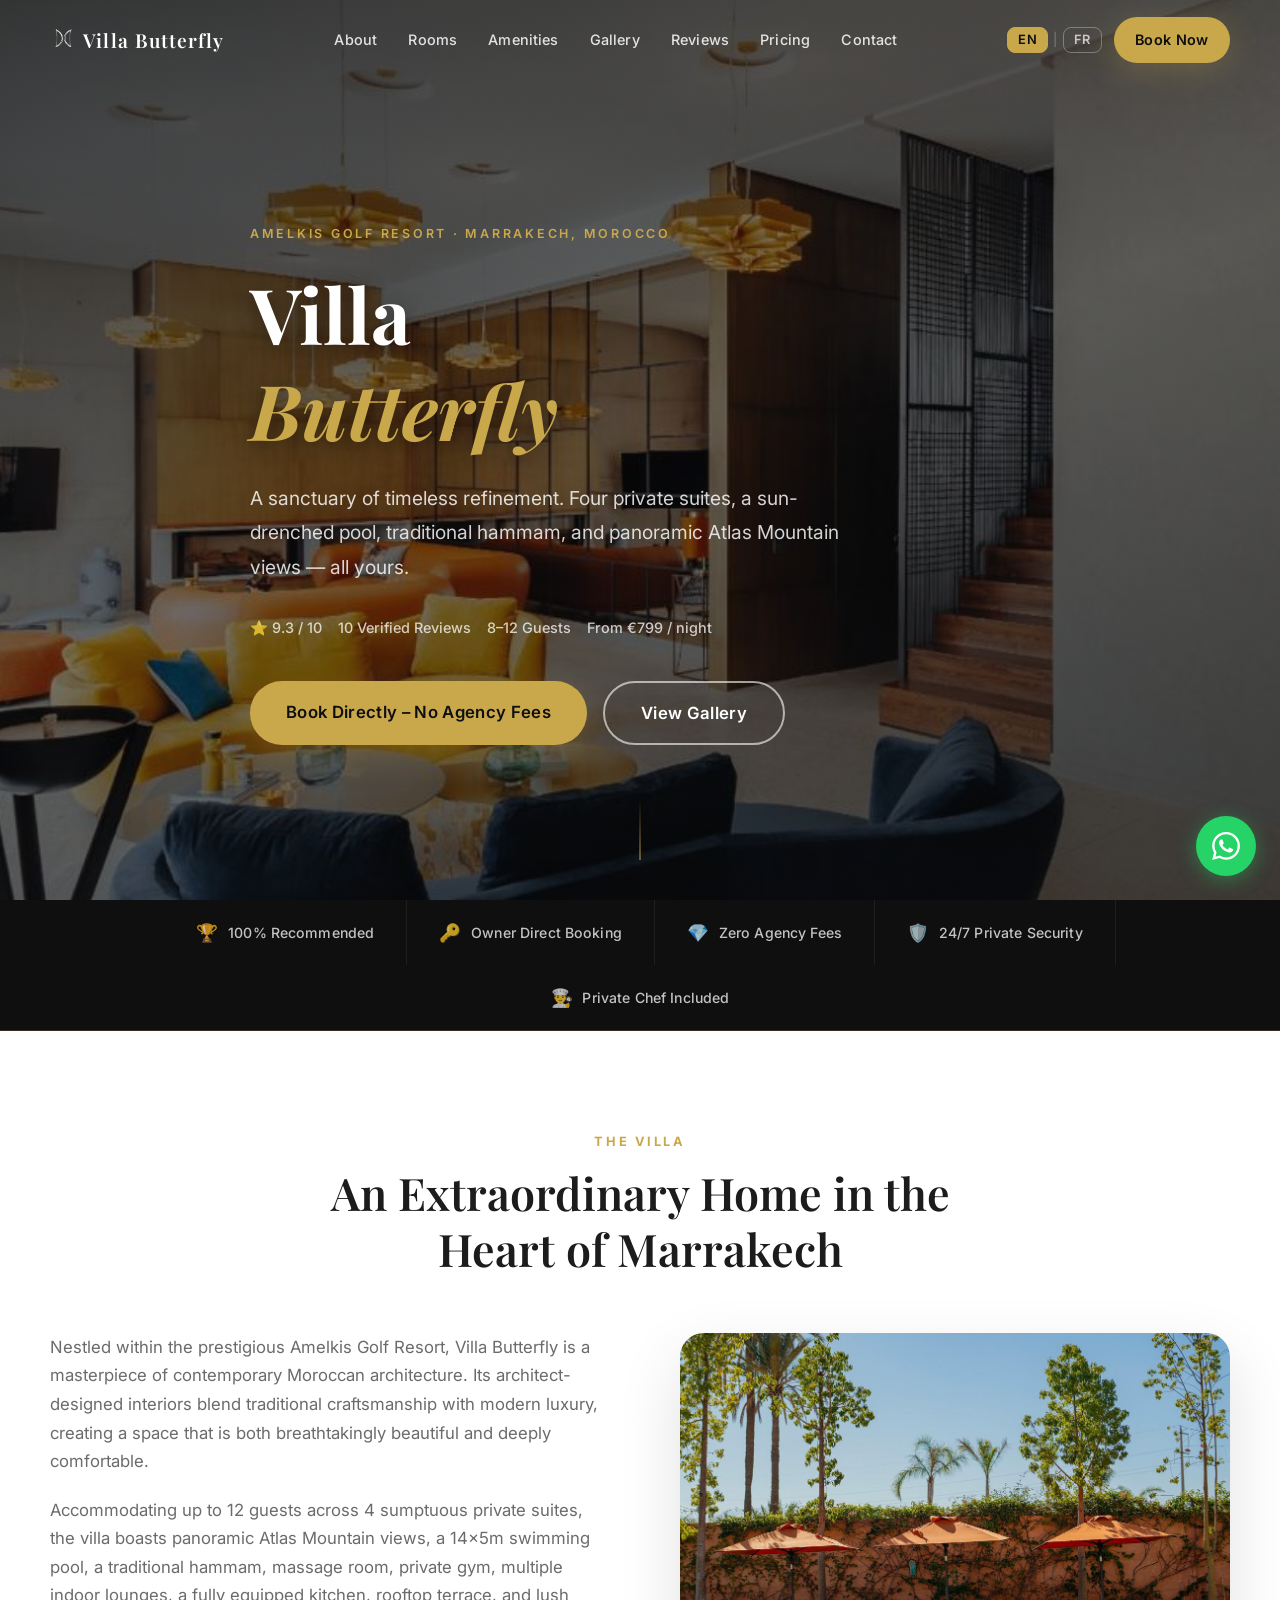
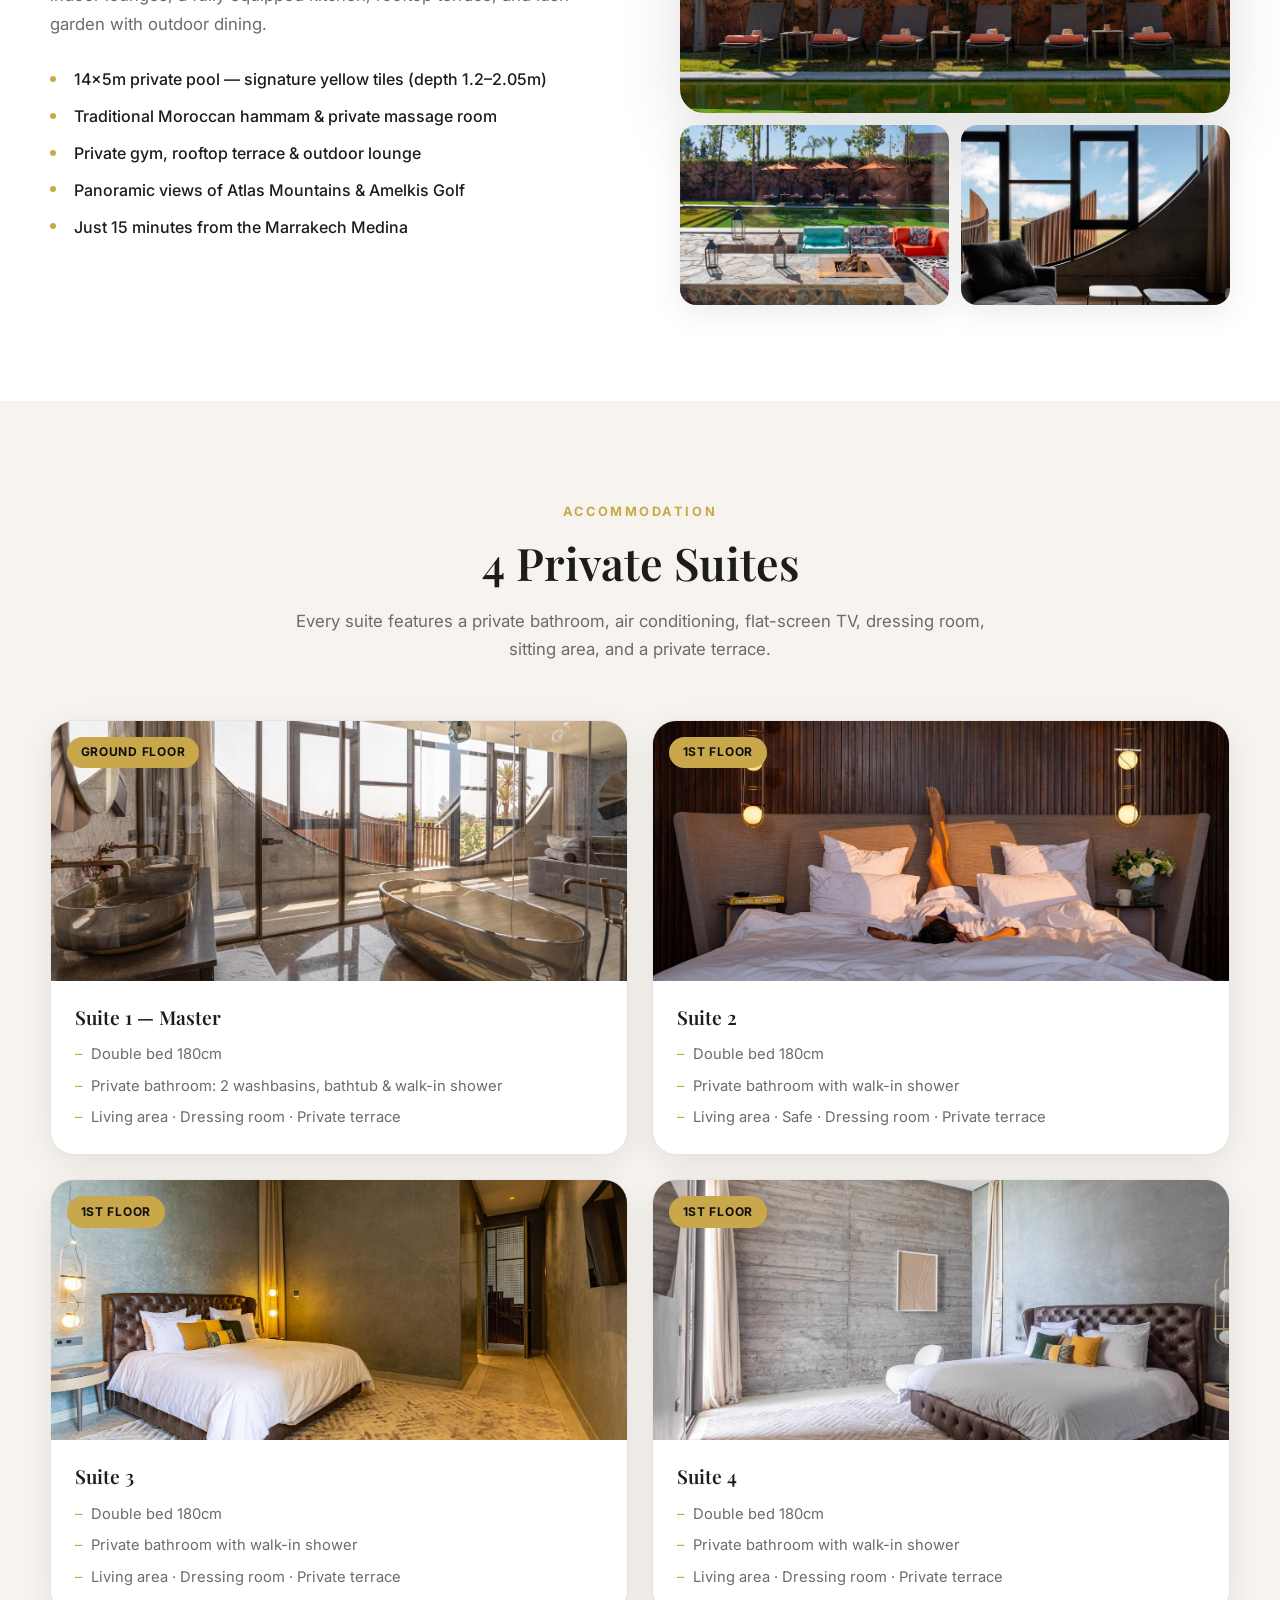
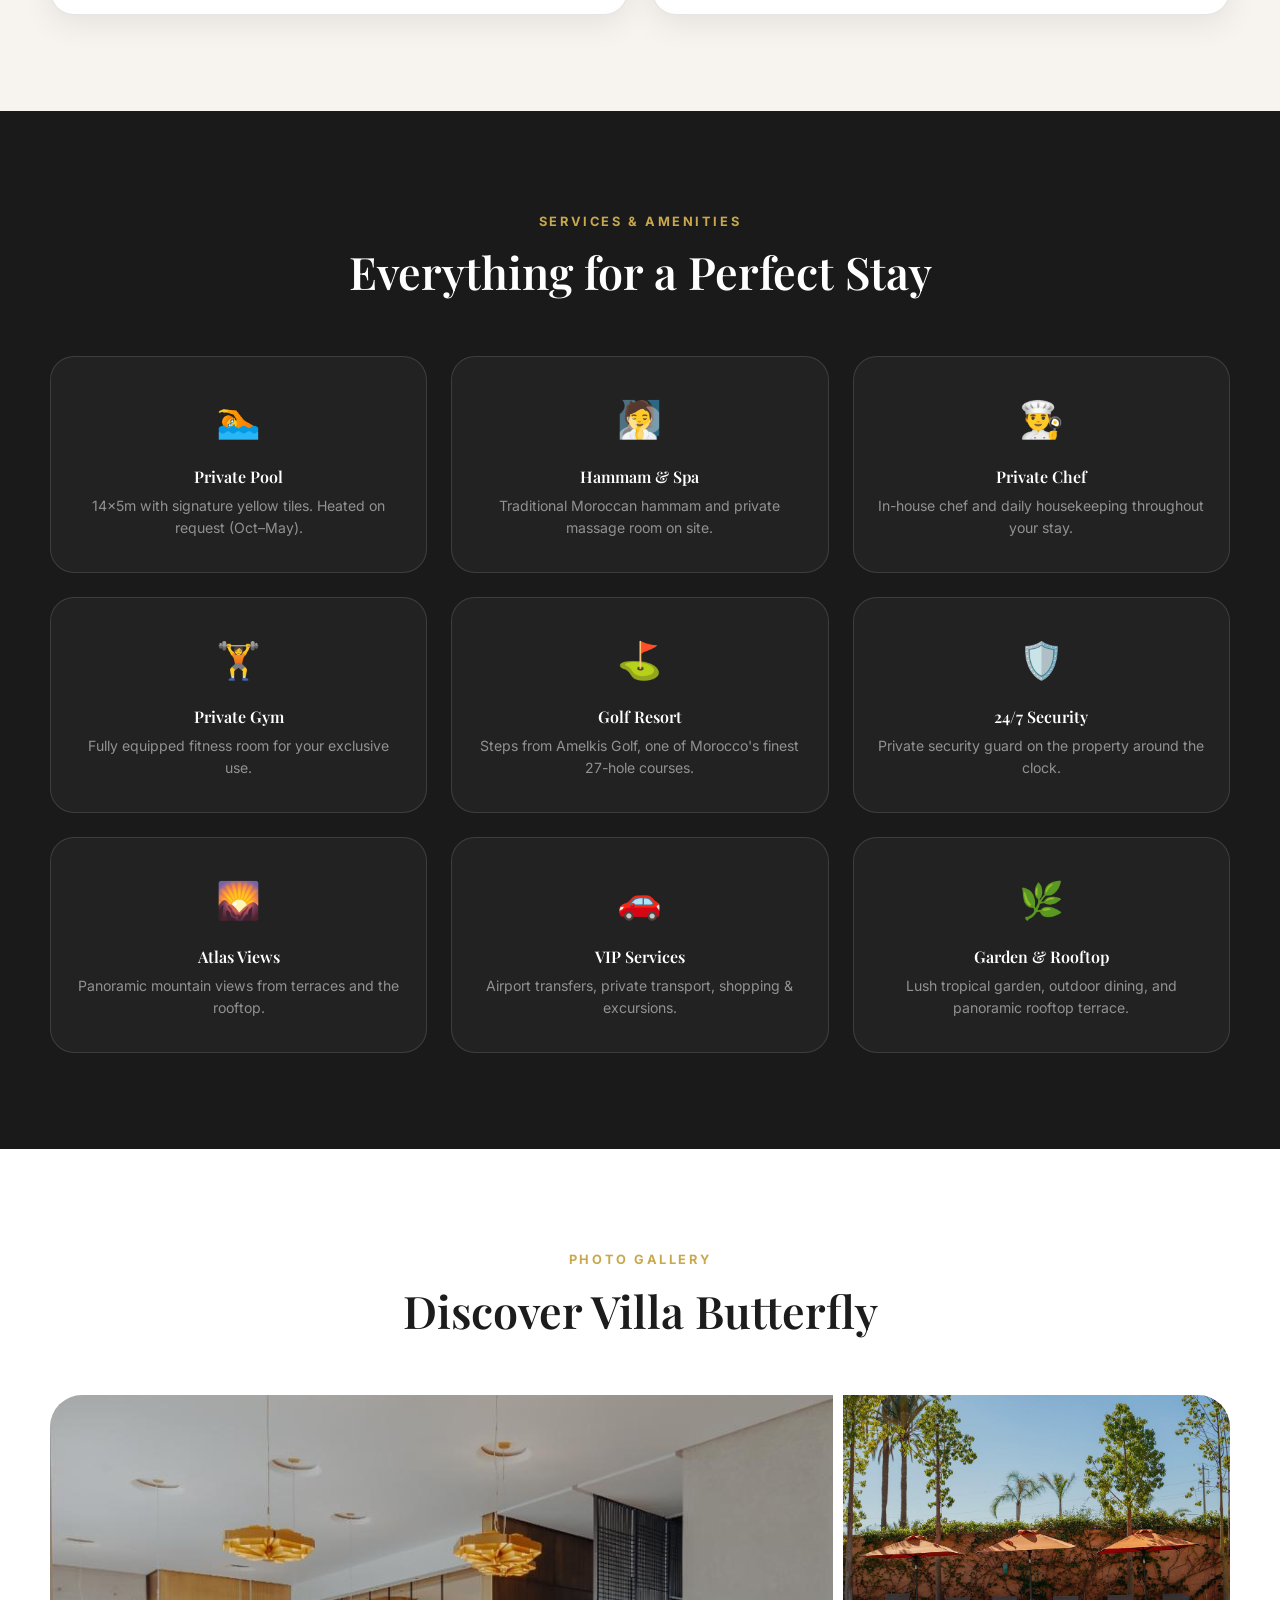
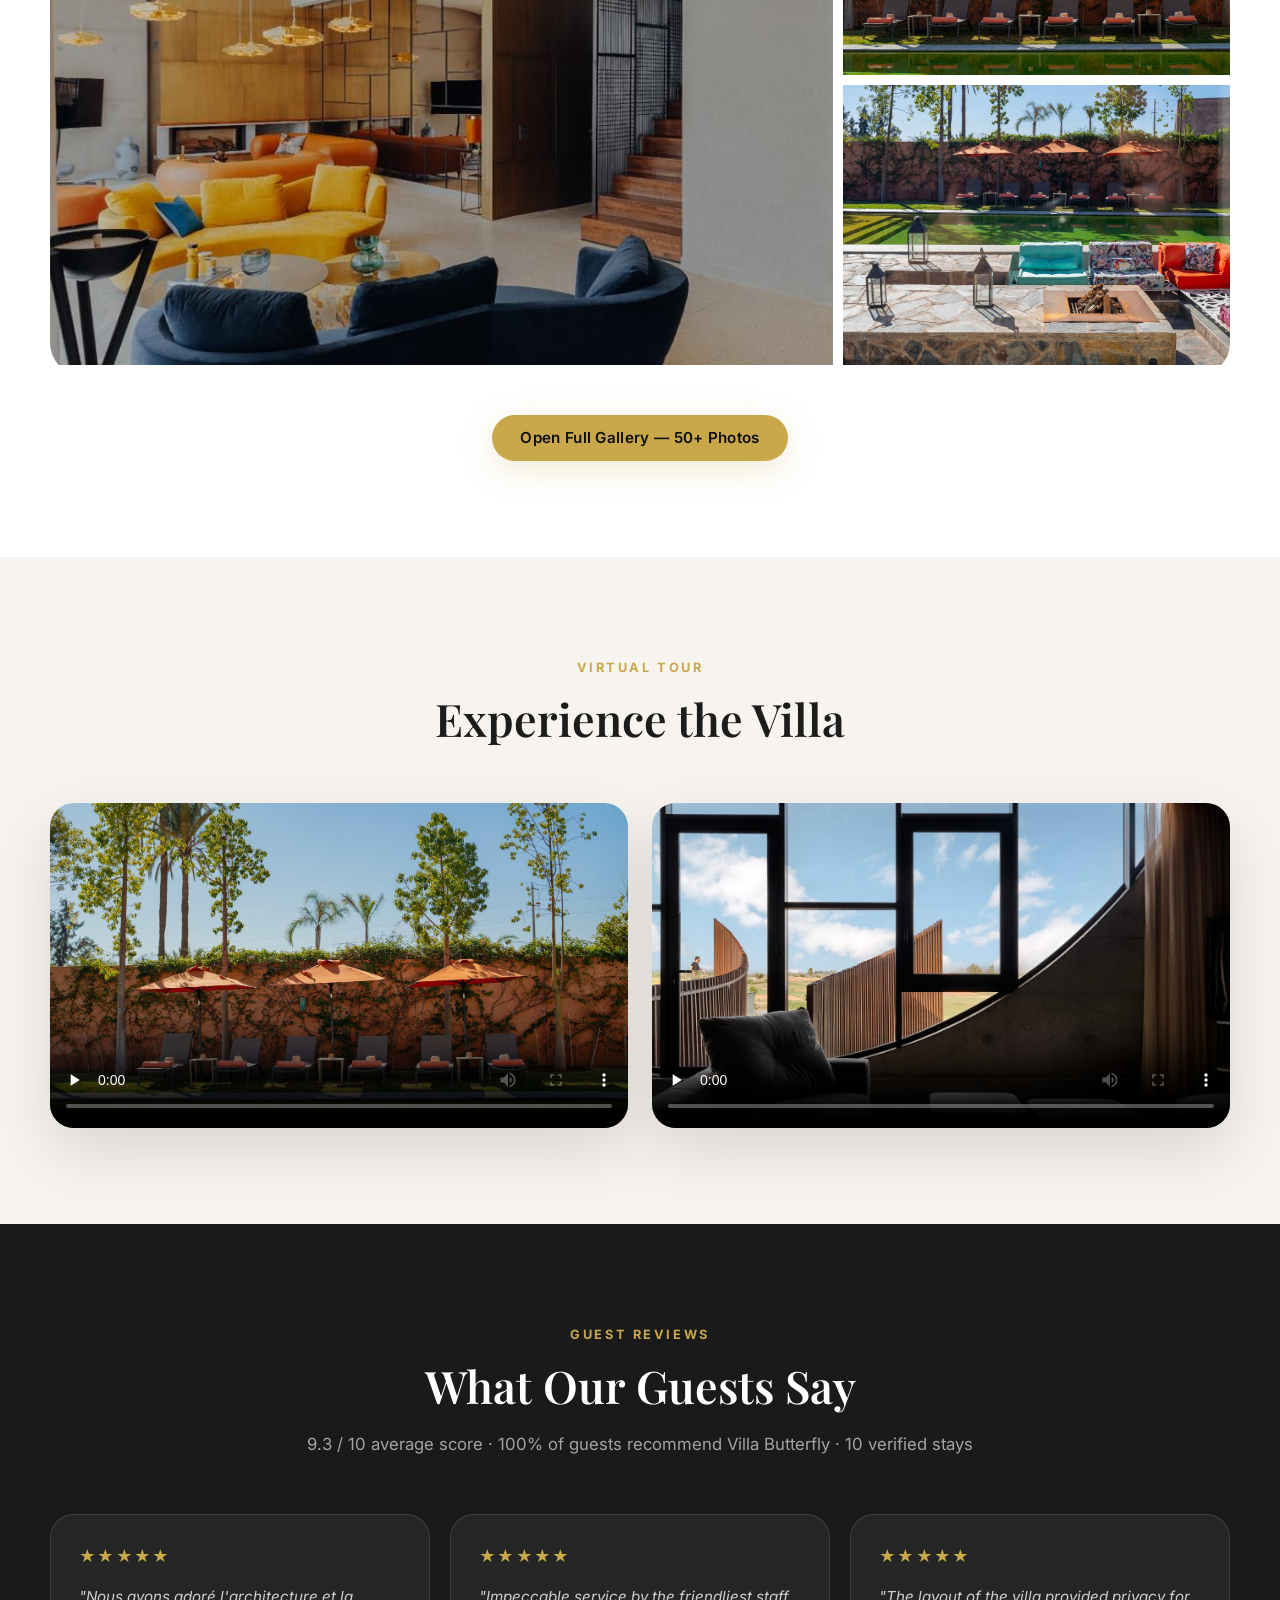
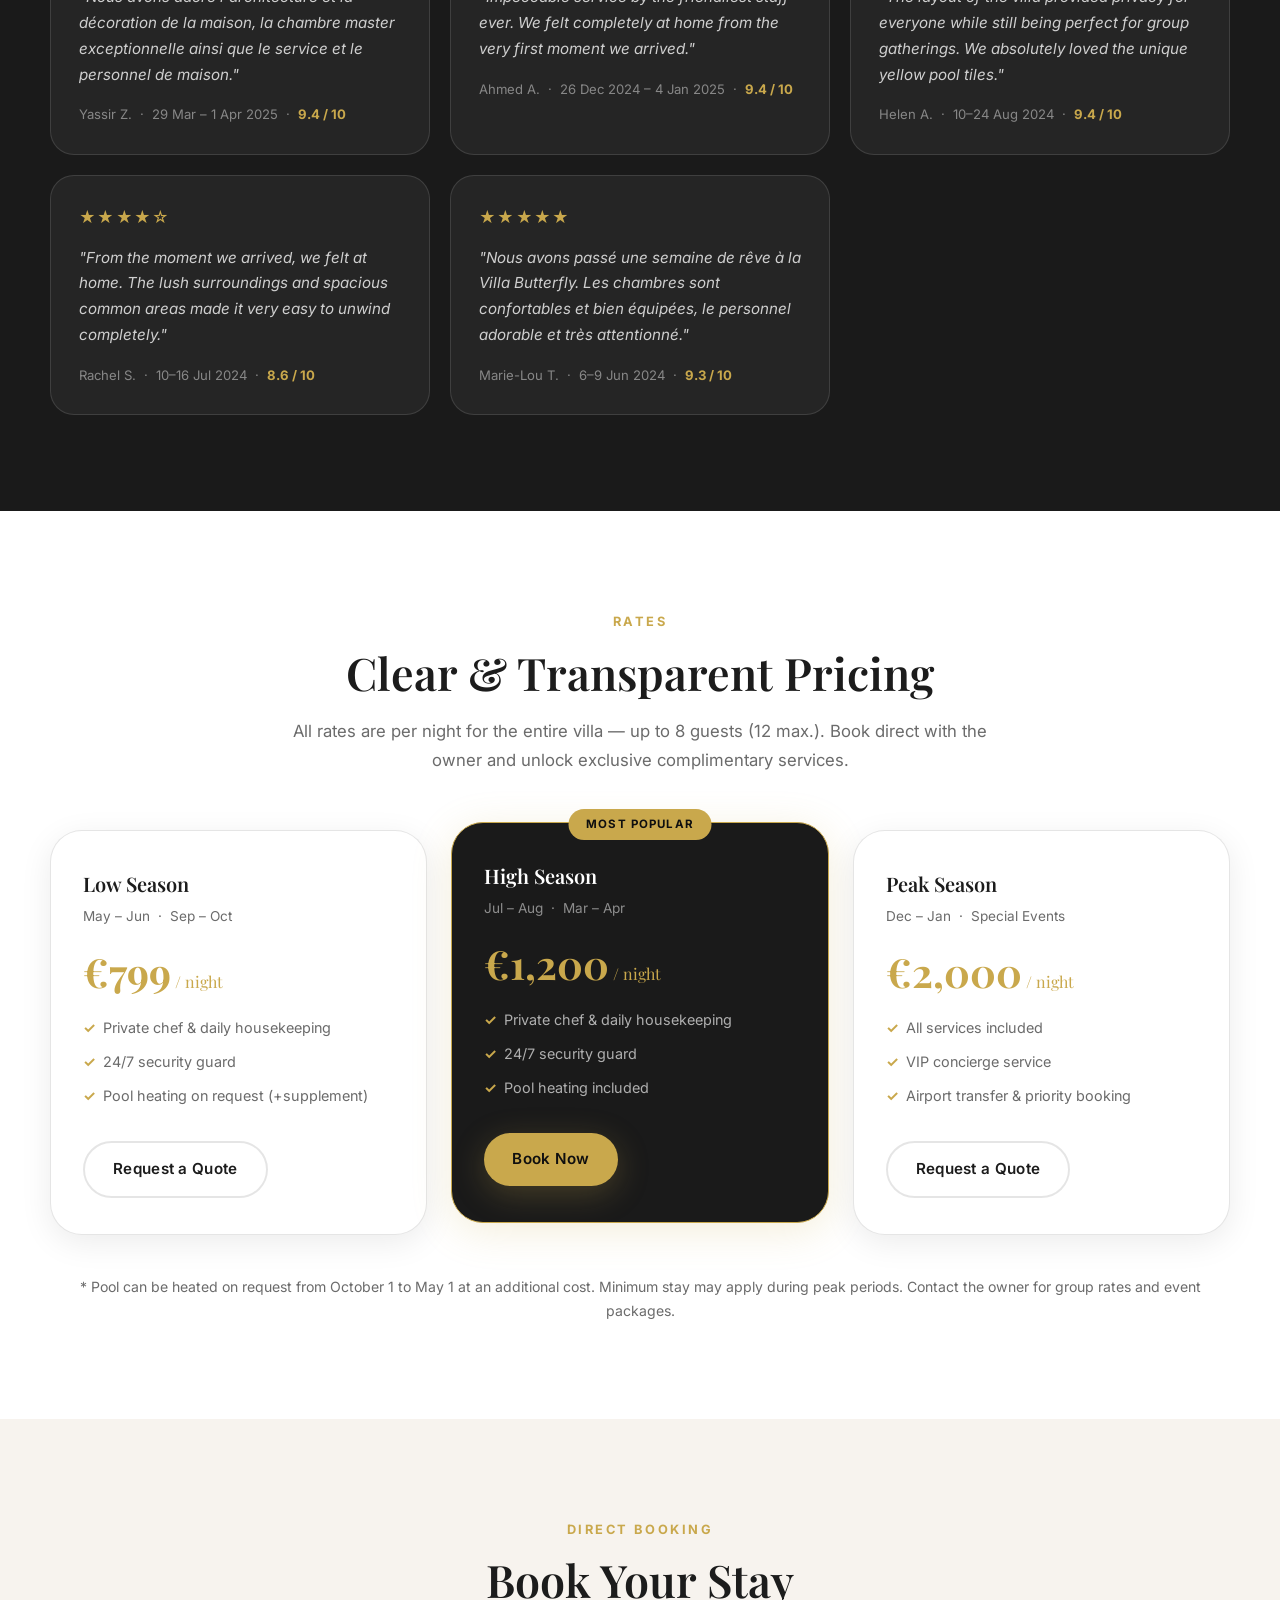
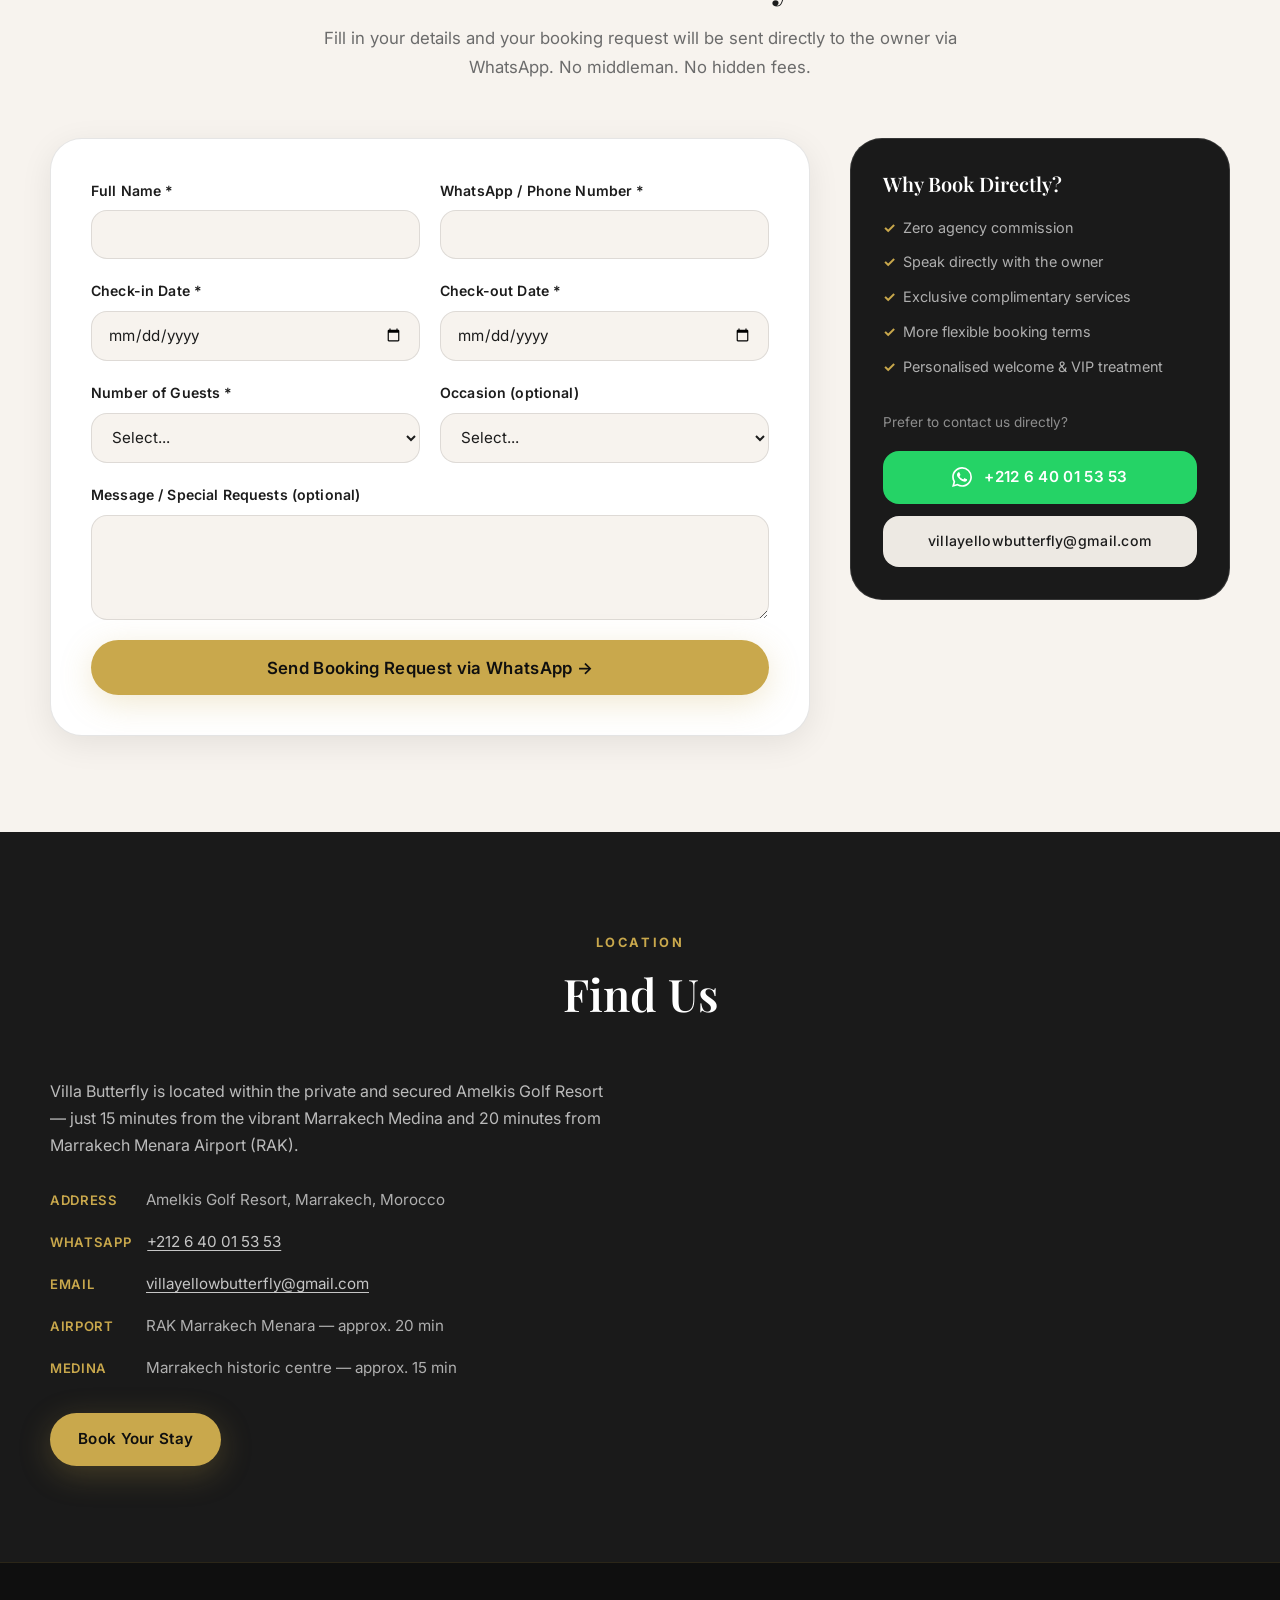
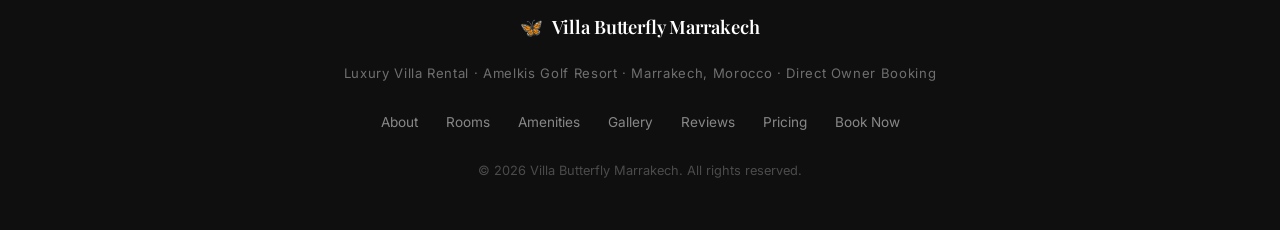
==== commit 80397063: "Fix suite photos with correct room images" ====
--- a/index.html
+++ b/index.html
@@ -206,7 +206,7 @@
         </div>
         <div class="rooms-grid">
           <div class="room-card animate-in">
-            <div class="room-img" style="background-image:url('marrakech-villa-butterfly-26.jpg')">
+            <div class="room-img" style="background-image:url('marrakech-villa-machaon-32.jpg')">
               <span class="room-tag" data-en="Ground Floor" data-fr="Rez-de-chaussée">Ground Floor</span>
             </div>
             <div class="room-body">
@@ -232,7 +232,7 @@
             </div>
           </div>
           <div class="room-card animate-in">
-            <div class="room-img" style="background-image:url('marrakech-villa-butterfly-43.jpg')">
+            <div class="room-img" style="background-image:url('marrakech-villa-machaon-37.jpg')">
               <span class="room-tag" data-en="1st Floor" data-fr="1er Étage">1st Floor</span>
             </div>
             <div class="room-body">
@@ -245,7 +245,7 @@
             </div>
           </div>
           <div class="room-card animate-in">
-            <div class="room-img" style="background-image:url('marrakech-villa-butterfly-50.jpg')">
+            <div class="room-img" style="background-image:url('marrakech-villa-machaon-38.jpg')">
               <span class="room-tag" data-en="1st Floor" data-fr="1er Étage">1st Floor</span>
             </div>
             <div class="room-body">
@@ -588,7 +588,7 @@
           <div class="map-wrap">
             <!-- Replace the src with your Google Maps embed URL from maps.google.com > Share > Embed a map -->
             <iframe
-              src="https://www.google.com/maps/embed?pb=!1m18!1m12!1m3!1d3397.3!2d-7.987!3d31.632!2m3!1f0!2f0!3f0!3m2!1i1024!2i768!4f13.1!3m3!1m2!1s0xdafefb9f0!2sAmelkis+Golf+Marrakech!5e0!3m2!1sen!2sma!4v1617000000000"
+              src="https://maps.google.com/maps?q=31.6006719,-7.9199963&z=17&output=embed"
               width="100%" height="360" style="border:0;border-radius:20px;" allowfullscreen loading="lazy"
               referrerpolicy="no-referrer-when-downgrade" title="Villa Butterfly – Amelkis Golf Resort, Marrakech">
             </iframe>
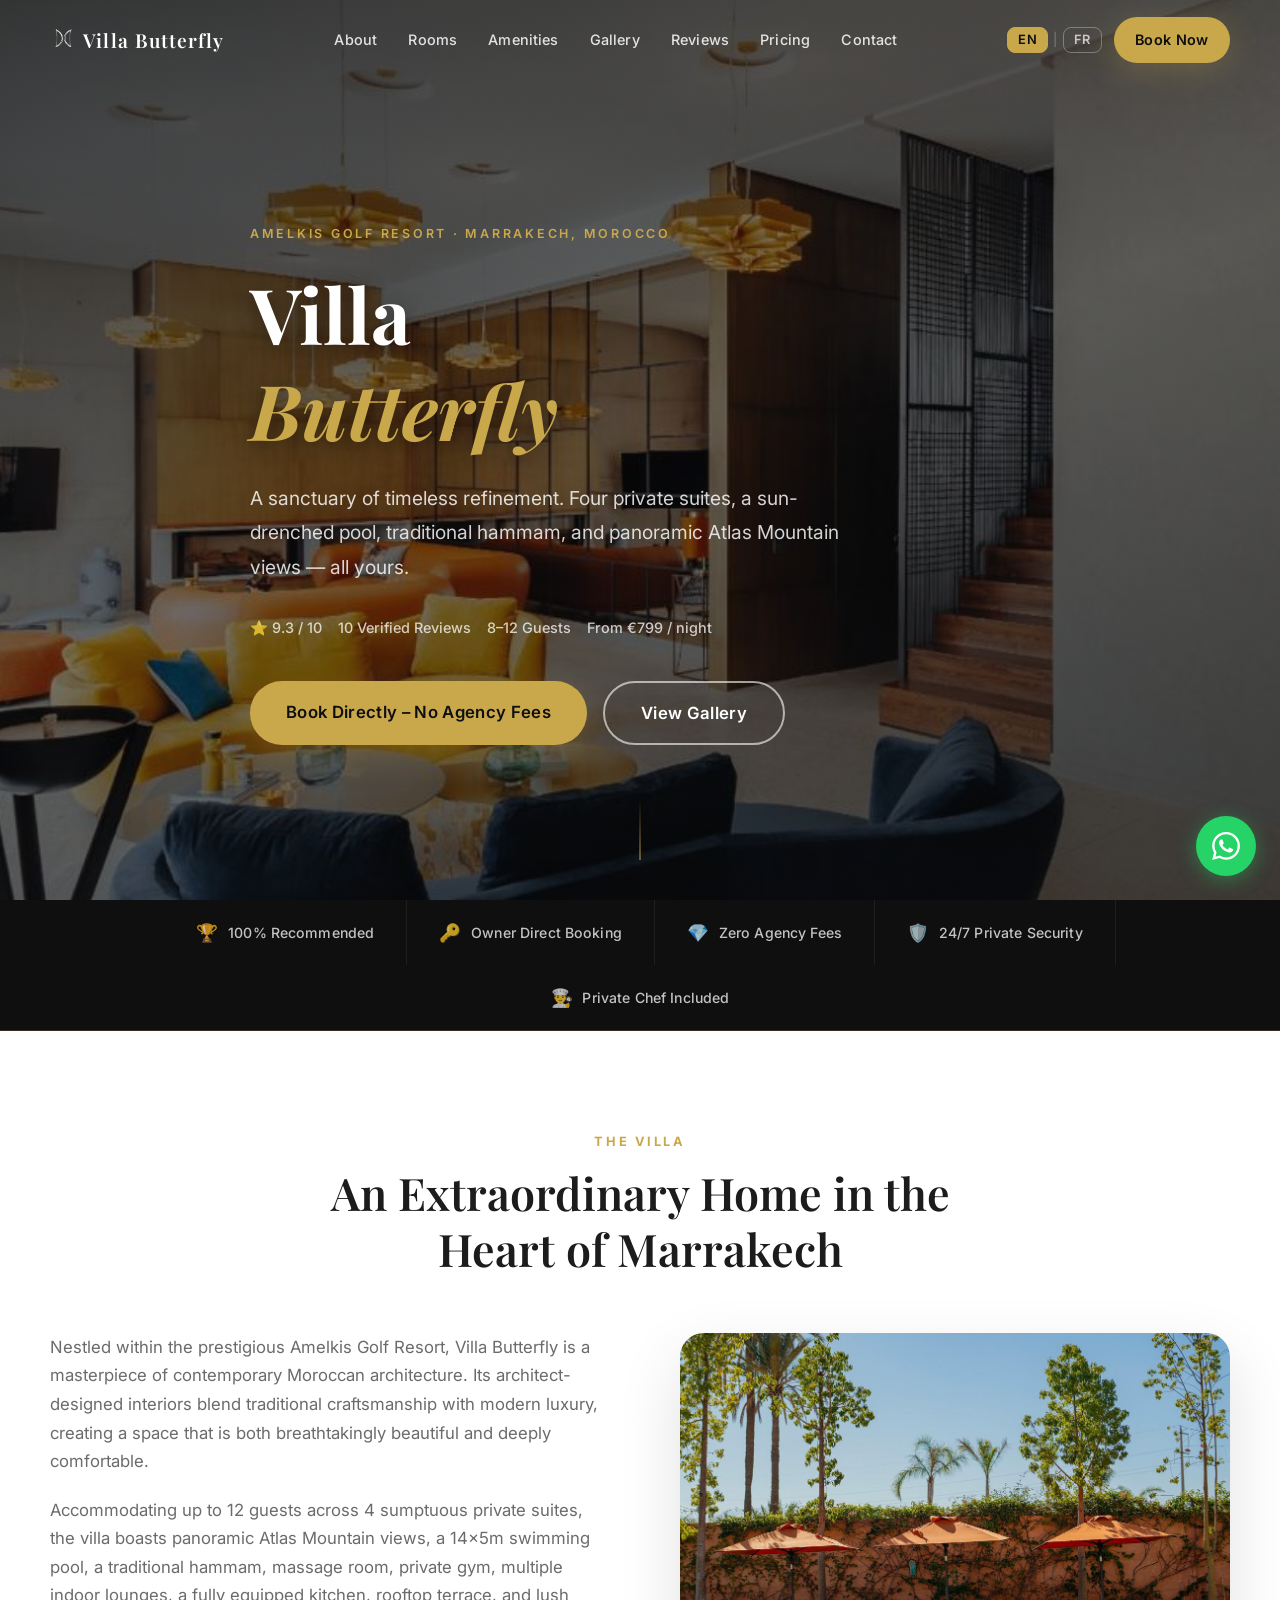
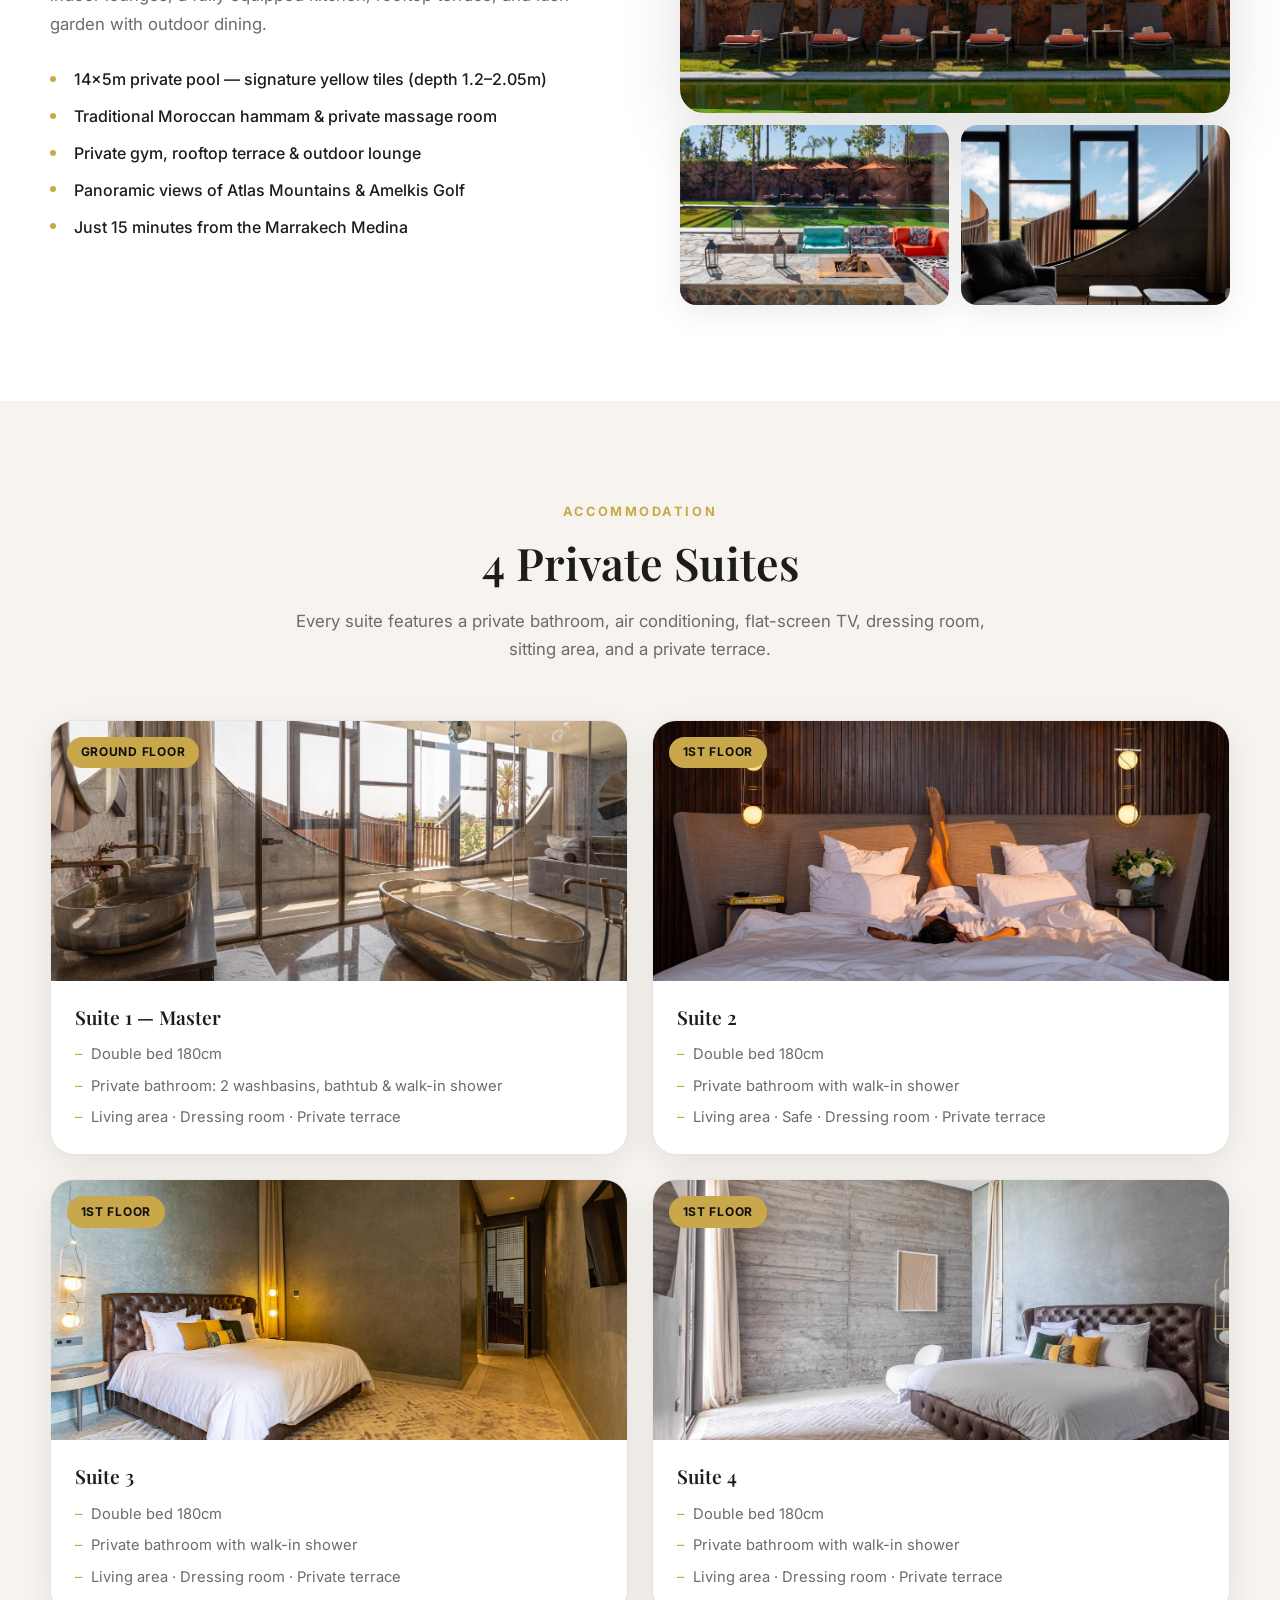
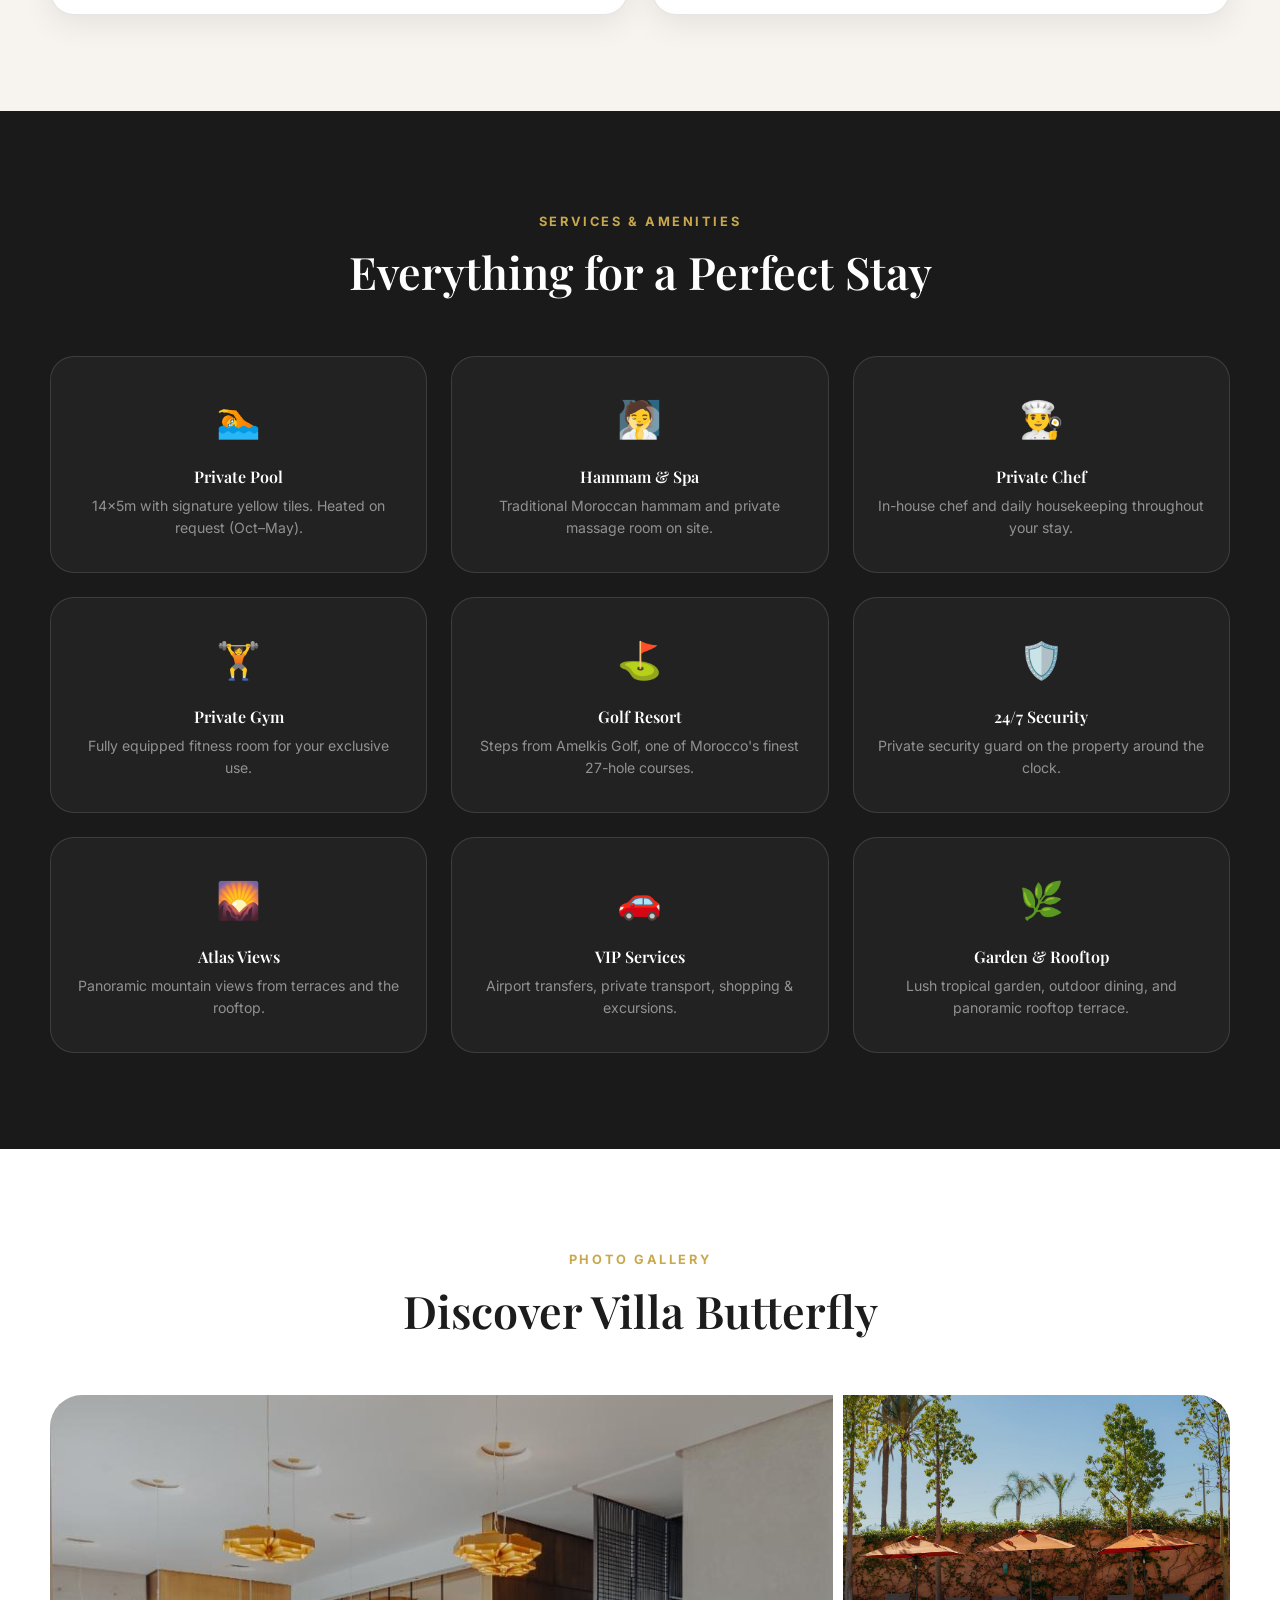
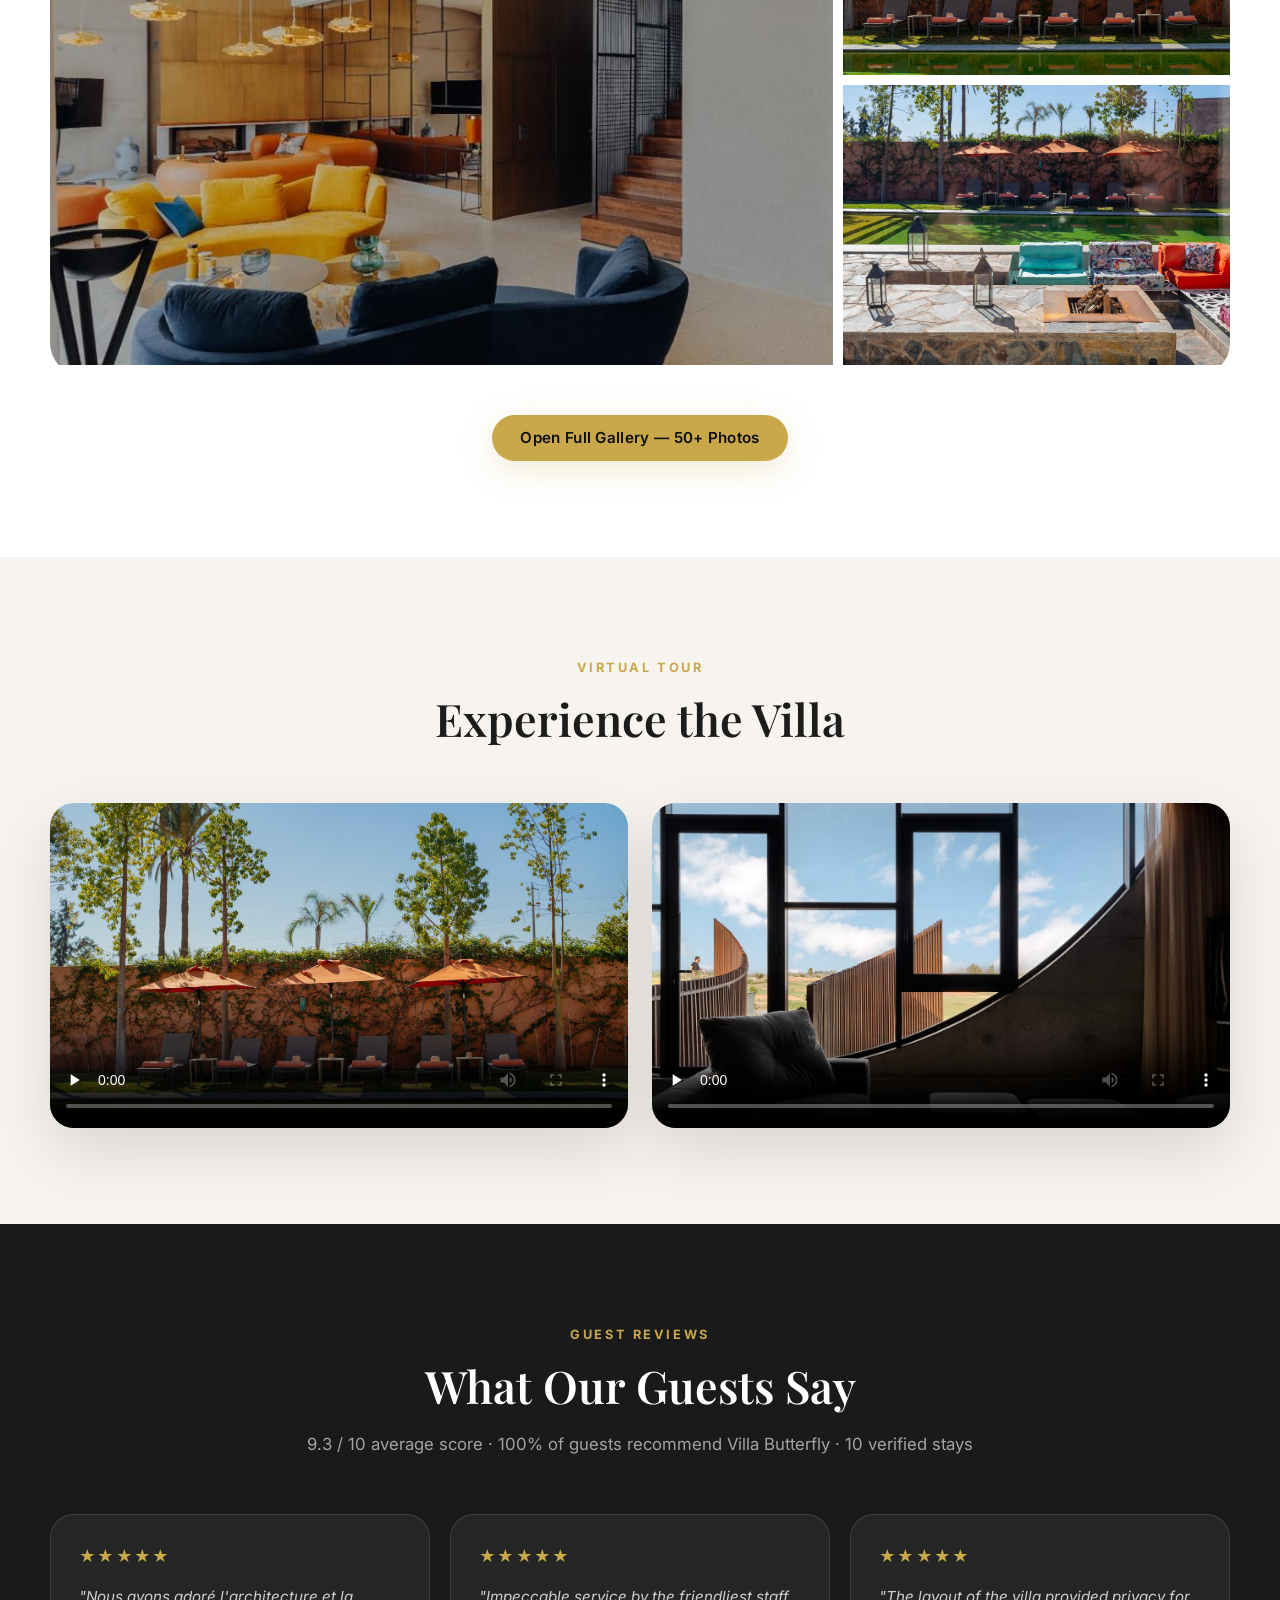
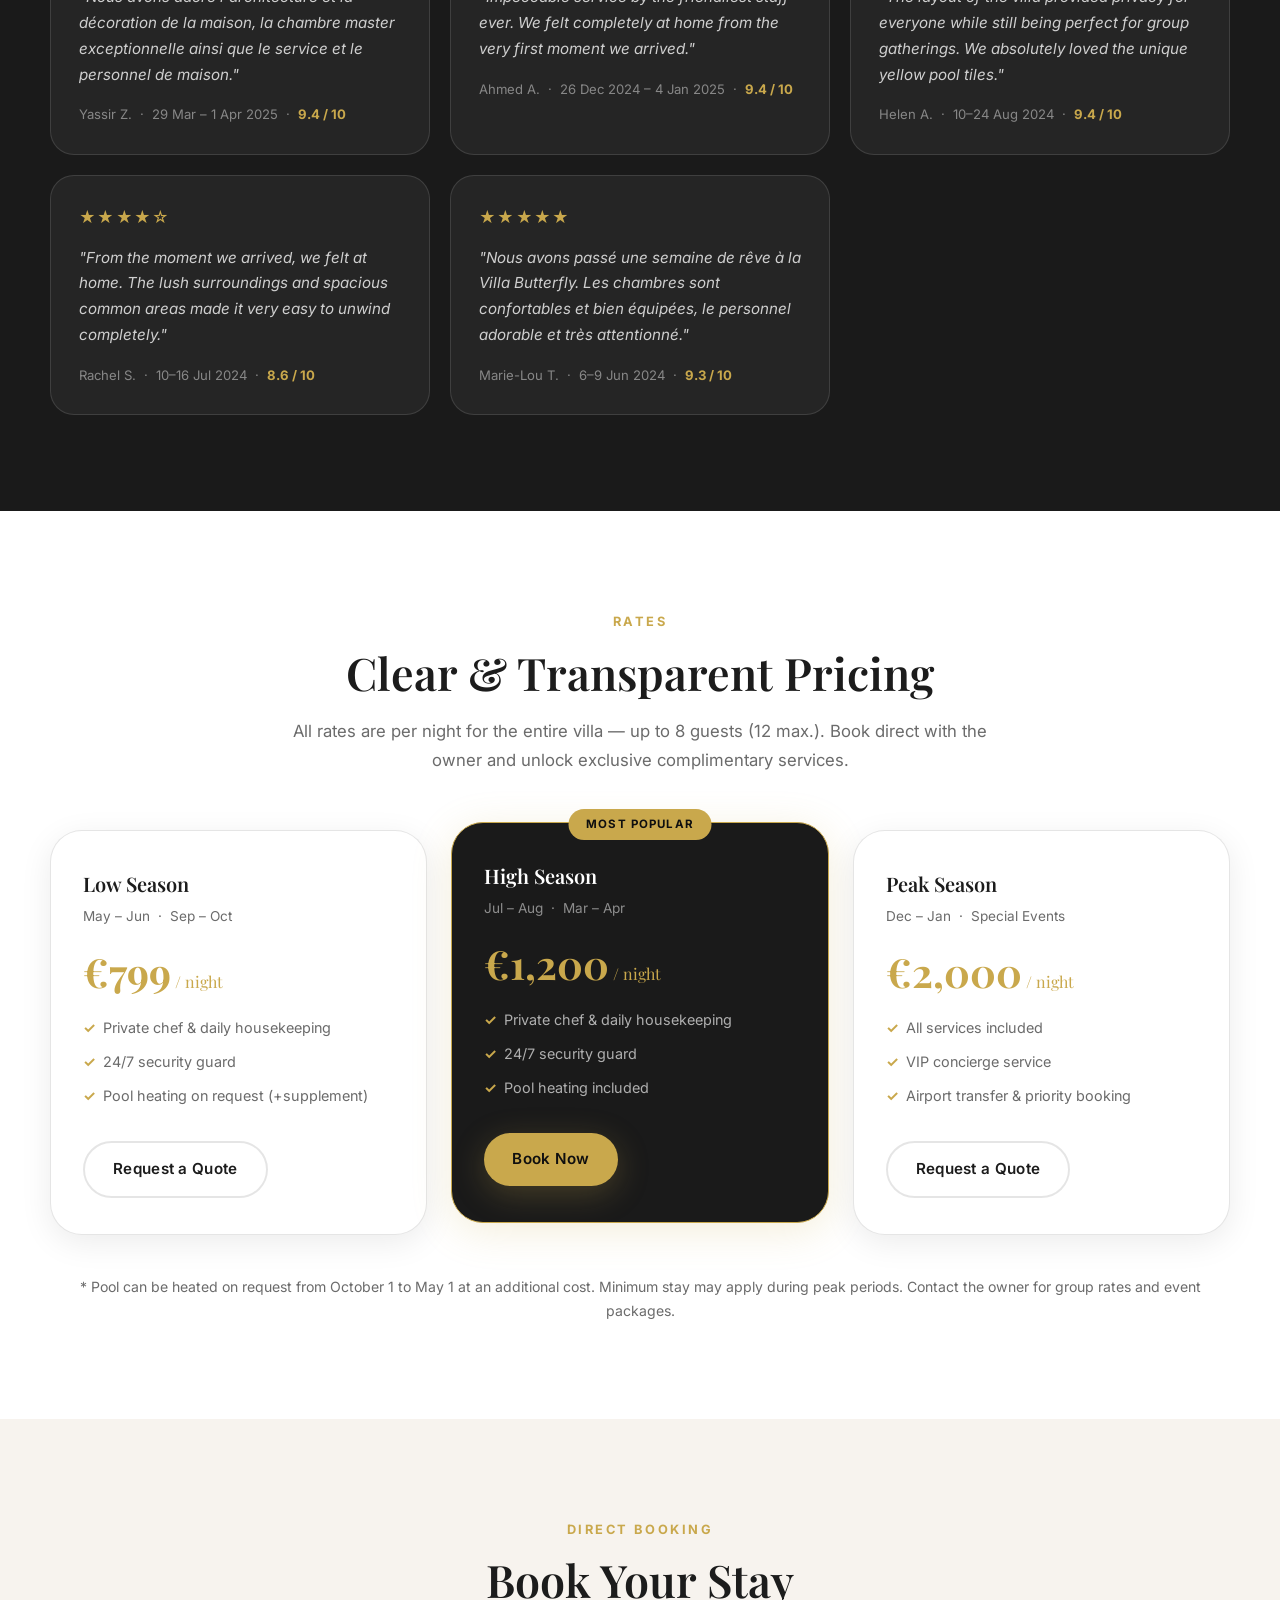
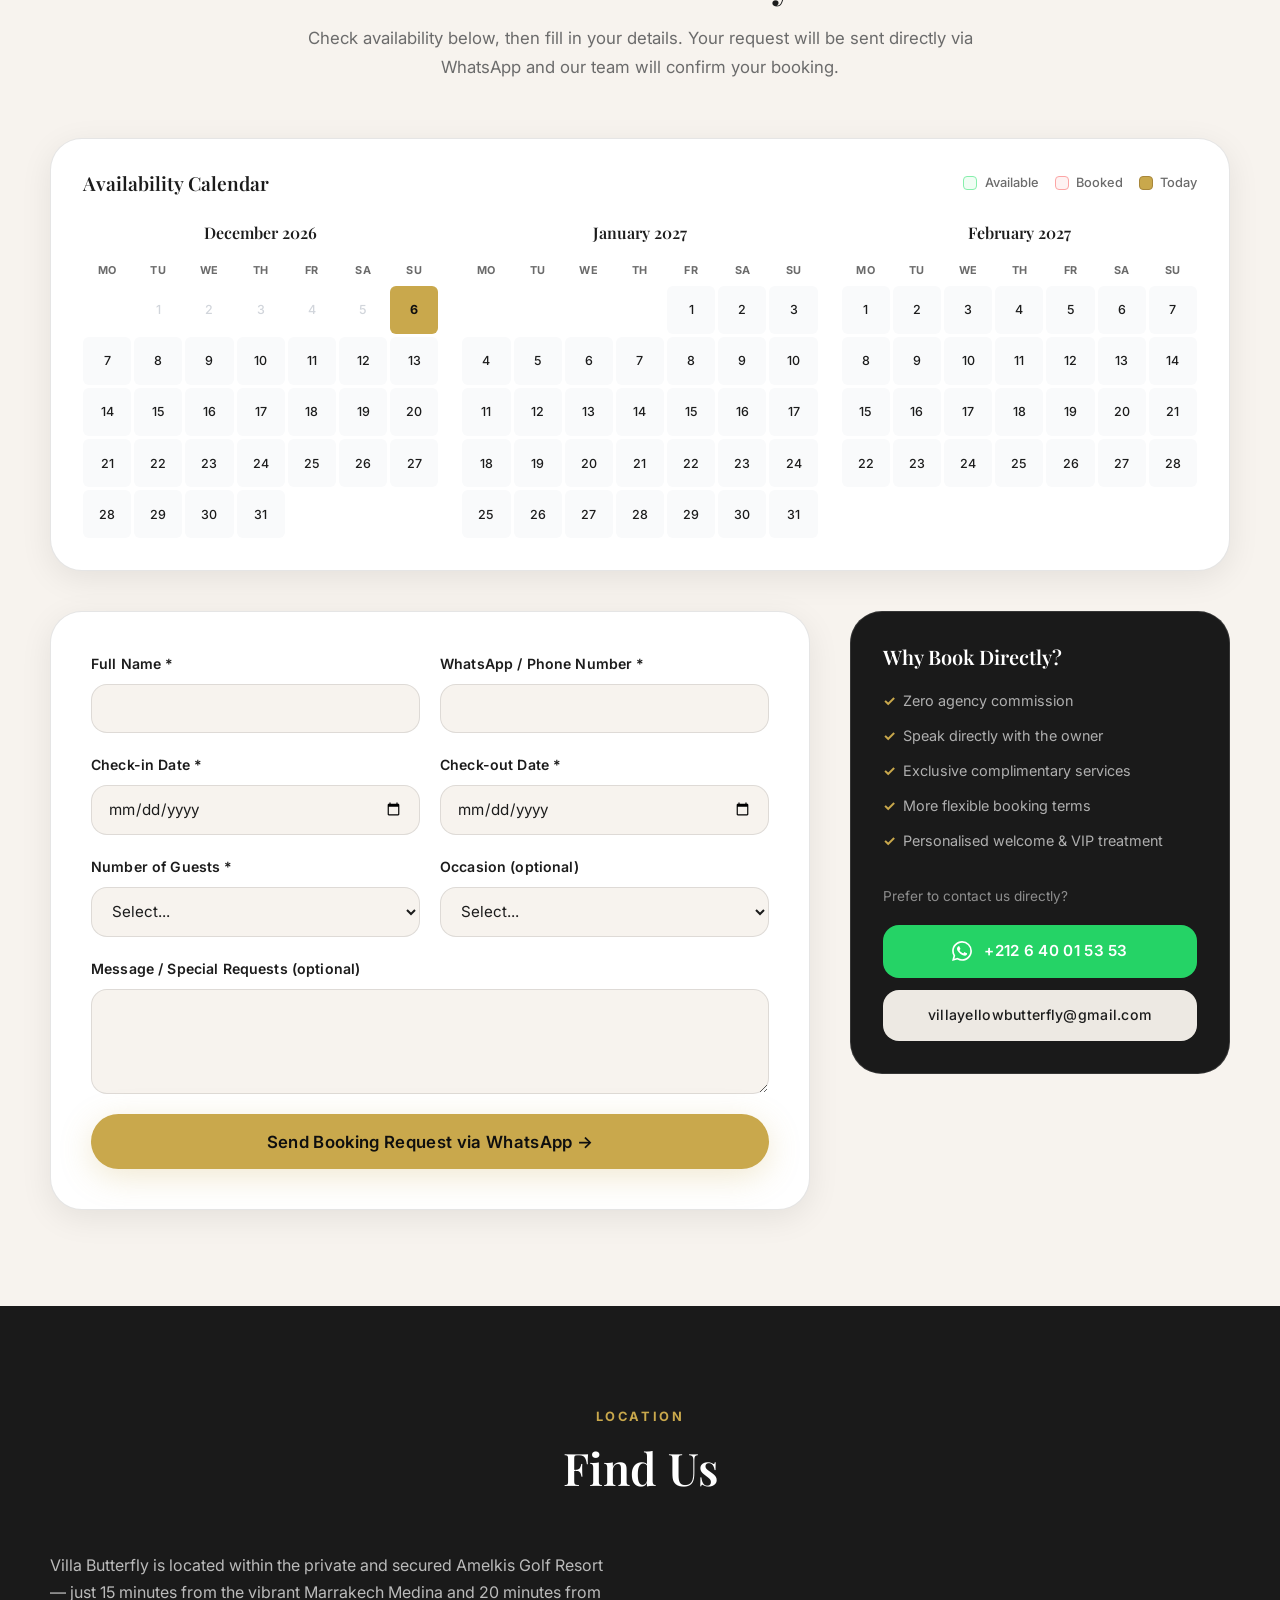
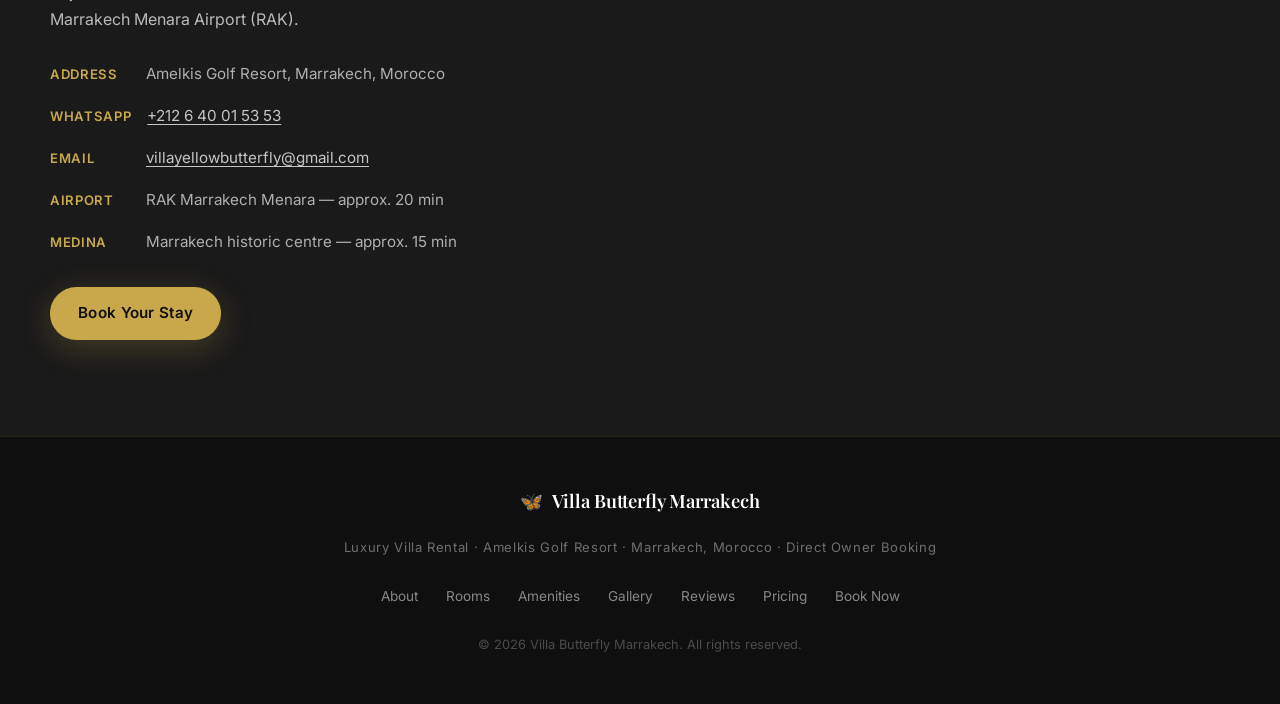
==== commit 562a6c45: "Add reservation management system with Firebase, availability calendar, admin portal" ====
--- a/index.html
+++ b/index.html
@@ -423,7 +423,7 @@
           <div class="pricing-card animate-in">
             <p class="pricing-season" data-en="Low Season" data-fr="Basse Saison">Low Season</p>
             <p class="pricing-period" data-en="May – Jun &nbsp;·&nbsp; Sep – Oct" data-fr="Mai – Juin &nbsp;·&nbsp; Sep – Oct">May – Jun &nbsp;·&nbsp; Sep – Oct</p>
-            <p class="pricing-rate">€799<span data-en=" / night" data-fr=" / nuit"> / night</span></p>
+            <p class="pricing-rate" id="price-low">€799<span data-en=" / night" data-fr=" / nuit"> / night</span></p>
             <ul class="pricing-features">
               <li data-en="Private chef & daily housekeeping" data-fr="Chef privé et ménage quotidien">Private chef & daily housekeeping</li>
               <li data-en="24/7 security guard" data-fr="Gardien de sécurité 24/7">24/7 security guard</li>
@@ -435,7 +435,7 @@
             <div class="pricing-badge" data-en="Most Popular" data-fr="Le Plus Demandé">Most Popular</div>
             <p class="pricing-season" data-en="High Season" data-fr="Haute Saison">High Season</p>
             <p class="pricing-period" data-en="Jul – Aug &nbsp;·&nbsp; Mar – Apr" data-fr="Juil – Août &nbsp;·&nbsp; Mar – Avr">Jul – Aug &nbsp;·&nbsp; Mar – Apr</p>
-            <p class="pricing-rate">€1,200<span data-en=" / night" data-fr=" / nuit"> / night</span></p>
+            <p class="pricing-rate" id="price-high">€1,200<span data-en=" / night" data-fr=" / nuit"> / night</span></p>
             <ul class="pricing-features">
               <li data-en="Private chef & daily housekeeping" data-fr="Chef privé et ménage quotidien">Private chef & daily housekeeping</li>
               <li data-en="24/7 security guard" data-fr="Gardien de sécurité 24/7">24/7 security guard</li>
@@ -446,7 +446,7 @@
           <div class="pricing-card animate-in">
             <p class="pricing-season" data-en="Peak Season" data-fr="Très Haute Saison">Peak Season</p>
             <p class="pricing-period" data-en="Dec – Jan &nbsp;·&nbsp; Special Events" data-fr="Déc – Jan &nbsp;·&nbsp; Événements Spéciaux">Dec – Jan &nbsp;·&nbsp; Special Events</p>
-            <p class="pricing-rate">€2,000<span data-en=" / night" data-fr=" / nuit"> / night</span></p>
+            <p class="pricing-rate" id="price-peak">€2,000<span data-en=" / night" data-fr=" / nuit"> / night</span></p>
             <ul class="pricing-features">
               <li data-en="All services included" data-fr="Tous les services inclus">All services included</li>
               <li data-en="VIP concierge service" data-fr="Service conciergerie VIP">VIP concierge service</li>
@@ -461,6 +461,20 @@
 
 
     <!-- ═══════════════════════════════════════════
+         SPECIAL OFFERS (dynamic — loaded from Firebase)
+    ═══════════════════════════════════════════ -->
+    <section id="offers-section" class="section bg-cream" style="display:none">
+      <div class="container">
+        <div class="section-header">
+          <p class="section-eyebrow" data-en="Special Offers" data-fr="Offres Spéciales">Special Offers</p>
+          <h2 data-en="Exclusive Promotions" data-fr="Promotions Exclusives">Exclusive Promotions</h2>
+        </div>
+        <div class="offers-grid" id="offers-grid"></div>
+      </div>
+    </section>
+
+
+    <!-- ═══════════════════════════════════════════
          BOOKING
     ═══════════════════════════════════════════ -->
     <section id="booking" class="section bg-cream">
@@ -468,8 +482,24 @@
         <div class="section-header">
           <p class="section-eyebrow" data-en="Direct Booking" data-fr="Réservation Directe">Direct Booking</p>
           <h2 data-en="Book Your Stay" data-fr="Réservez Votre Séjour">Book Your Stay</h2>
-          <p class="section-sub" data-en="Fill in your details and your booking request will be sent directly to the owner via WhatsApp. No middleman. No hidden fees." data-fr="Remplissez vos coordonnées et votre demande de réservation sera envoyée directement au propriétaire via WhatsApp. Sans intermédiaire. Sans frais cachés.">Fill in your details and your booking request will be sent directly to the owner via WhatsApp. No middleman. No hidden fees.</p>
-        </div>
+          <p class="section-sub" data-en="Check availability below, then fill in your details. Your request will be sent directly via WhatsApp and our team will confirm your booking." data-fr="Vérifiez les disponibilités ci-dessous, puis remplissez vos coordonnées. Votre demande sera envoyée directement via WhatsApp.">Check availability below, then fill in your details. Your request will be sent directly via WhatsApp and our team will confirm your booking.</p>
+        </div>
+
+        <!-- Availability Calendar -->
+        <div class="avail-calendar-wrap">
+          <div class="avail-calendar-header">
+            <h3 data-en="Availability Calendar" data-fr="Calendrier de Disponibilité">Availability Calendar</h3>
+            <div class="avail-legend">
+              <span class="legend-item legend-available" data-en="Available" data-fr="Disponible">Available</span>
+              <span class="legend-item legend-booked"    data-en="Booked"    data-fr="Réservé">Booked</span>
+              <span class="legend-item legend-today"     data-en="Today"     data-fr="Aujourd'hui">Today</span>
+            </div>
+          </div>
+          <div id="avail-calendar" class="avail-calendar">
+            <p class="avail-loading" data-en="Loading availability…" data-fr="Chargement…">Loading availability…</p>
+          </div>
+        </div>
+
         <div class="booking-layout">
           <form id="booking-form" class="booking-form" novalidate>
             <div class="form-row">
@@ -544,7 +574,21 @@
               </div>
             </div>
           </aside>
-        </div>
+        </div><!-- /.booking-layout -->
+      </div>
+    </section>
+
+
+    <!-- ═══════════════════════════════════════════
+         EXTRA SERVICES (dynamic — loaded from Firebase)
+    ═══════════════════════════════════════════ -->
+    <section id="extra-services-section" class="section bg-dark" style="display:none">
+      <div class="container">
+        <div class="section-header light">
+          <p class="section-eyebrow" data-en="Additional Services" data-fr="Services Supplémentaires">Additional Services</p>
+          <h2 data-en="Enhanced Your Experience" data-fr="Enrichissez Votre Séjour">Enhance Your Experience</h2>
+        </div>
+        <div class="amenities-grid" id="extra-services-grid"></div>
       </div>
     </section>
 
@@ -709,6 +753,16 @@
     <p id="lb-caption" class="lb-caption"></p>
   </div>
 
+  <!-- Firebase (public read only — for calendar and dynamic content) -->
+  <script src="https://www.gstatic.com/firebasejs/10.7.1/firebase-app-compat.js"></script>
+  <script src="https://www.gstatic.com/firebasejs/10.7.1/firebase-firestore-compat.js"></script>
+
+  <!-- EmailJS (for booking form email notification) -->
+  <script src="https://cdn.jsdelivr.net/npm/@emailjs/browser@4/dist/email.min.js"></script>
+
+  <!-- Villa config (Firebase + EmailJS credentials) -->
+  <script src="firebase-config.js"></script>
+
   <script src="script.js"></script>
 </body>
 </html>
--- a/styles.css
+++ b/styles.css
@@ -1250,3 +1250,211 @@
   .hero-cta .btn       { width: 100%; justify-content: center; }
   .about-sub-imgs      { grid-template-columns: 1fr; }
 }
+
+
+/* ══════════════════════════════════════════════
+   AVAILABILITY CALENDAR
+══════════════════════════════════════════════ */
+.avail-calendar-wrap {
+  background: var(--white);
+  border: 1px solid var(--border);
+  border-radius: var(--radius-xl);
+  padding: 2rem;
+  margin-bottom: 2.5rem;
+  box-shadow: var(--shadow);
+}
+
+.avail-calendar-header {
+  display: flex;
+  align-items: center;
+  justify-content: space-between;
+  flex-wrap: wrap;
+  gap: 1rem;
+  margin-bottom: 1.5rem;
+}
+
+.avail-calendar-header h3 {
+  font-family: var(--ff-serif);
+  font-size: 1.2rem;
+  color: var(--text);
+}
+
+.avail-legend {
+  display: flex;
+  flex-wrap: wrap;
+  gap: 1rem;
+  align-items: center;
+}
+
+.legend-item {
+  display: flex;
+  align-items: center;
+  gap: 0.45rem;
+  font-size: 0.8rem;
+  color: var(--muted);
+  font-weight: 500;
+}
+
+.legend-item::before {
+  content: '';
+  display: inline-block;
+  width: 14px;
+  height: 14px;
+  border-radius: 4px;
+}
+
+.legend-available::before { background: #f0fdf4; border: 1.5px solid #86efac; }
+.legend-booked::before    { background: #fef2f2; border: 1.5px solid #fca5a5; }
+.legend-today::before     { background: var(--gold); border: 1.5px solid var(--gold-dark); }
+
+.avail-loading {
+  text-align: center;
+  color: var(--muted);
+  font-size: 0.9rem;
+  padding: 2rem 0;
+}
+
+.cal-months {
+  display: grid;
+  grid-template-columns: repeat(3, 1fr);
+  gap: 1.5rem;
+}
+
+.cal-month {}
+
+.cal-month-name {
+  font-family: var(--ff-serif);
+  font-size: 1rem;
+  font-weight: 600;
+  color: var(--text);
+  text-align: center;
+  margin-bottom: 0.75rem;
+}
+
+.cal-grid {
+  display: grid;
+  grid-template-columns: repeat(7, 1fr);
+  gap: 3px;
+}
+
+.cal-dow {
+  font-size: 0.68rem;
+  font-weight: 700;
+  text-align: center;
+  color: var(--muted);
+  padding: 0.2rem 0;
+  letter-spacing: 0.03em;
+  text-transform: uppercase;
+}
+
+.cal-day {
+  aspect-ratio: 1;
+  display: flex;
+  align-items: center;
+  justify-content: center;
+  font-size: 0.78rem;
+  font-weight: 500;
+  border-radius: 6px;
+  color: var(--text);
+  background: #f9fafb;
+  transition: background 0.15s;
+}
+
+.cal-day.cal-empty { background: transparent; }
+
+.cal-day.cal-past {
+  color: #d1d5db;
+  background: transparent;
+}
+
+.cal-day.cal-today {
+  background: var(--gold);
+  color: var(--dark);
+  font-weight: 700;
+}
+
+.cal-day.cal-booked {
+  background: #fef2f2;
+  color: #ef4444;
+  font-weight: 600;
+  text-decoration: line-through;
+  cursor: not-allowed;
+}
+
+
+/* ══════════════════════════════════════════════
+   SPECIAL OFFERS SECTION
+══════════════════════════════════════════════ */
+.offers-grid {
+  display: grid;
+  grid-template-columns: repeat(auto-fill, minmax(280px, 1fr));
+  gap: 1.5rem;
+}
+
+.offer-card {
+  background: var(--white);
+  border: 1px solid var(--border);
+  border-radius: var(--radius-xl);
+  padding: 2rem 1.75rem;
+  box-shadow: var(--shadow);
+  position: relative;
+  display: flex;
+  flex-direction: column;
+  gap: 0.85rem;
+  transition: transform 0.3s, box-shadow 0.3s;
+}
+.offer-card:hover { transform: translateY(-4px); box-shadow: var(--shadow-lg); }
+
+.offer-badge {
+  position: absolute;
+  top: -12px;
+  right: 1.5rem;
+  background: var(--gold);
+  color: var(--dark);
+  font-size: 0.72rem;
+  font-weight: 700;
+  letter-spacing: 0.06em;
+  padding: 0.3rem 0.85rem;
+  border-radius: 999px;
+}
+
+.offer-card h3 {
+  font-family: var(--ff-serif);
+  font-size: 1.25rem;
+  color: var(--text);
+}
+
+.offer-card p {
+  color: var(--muted);
+  font-size: 0.95rem;
+  line-height: 1.65;
+}
+
+.offer-period {
+  font-size: 0.85rem !important;
+  color: var(--gold) !important;
+  font-weight: 600;
+}
+
+.offer-card .btn { align-self: flex-start; margin-top: auto; }
+
+
+/* ══════════════════════════════════════════════
+   RESPONSIVE — Calendar & Offers
+══════════════════════════════════════════════ */
+@media (max-width: 900px) {
+  .cal-months { grid-template-columns: repeat(2, 1fr); }
+  .cal-months .cal-month:last-child { display: none; }
+}
+
+@media (max-width: 720px) {
+  .avail-calendar-wrap { padding: 1.25rem; }
+  .cal-months { grid-template-columns: 1fr; }
+  .cal-months .cal-month:last-child { display: block; }
+  .avail-calendar-header { flex-direction: column; align-items: flex-start; }
+}
+
+@media (max-width: 480px) {
+  .offers-grid { grid-template-columns: 1fr; }
+  .cal-day { font-size: 0.72rem; }
+}
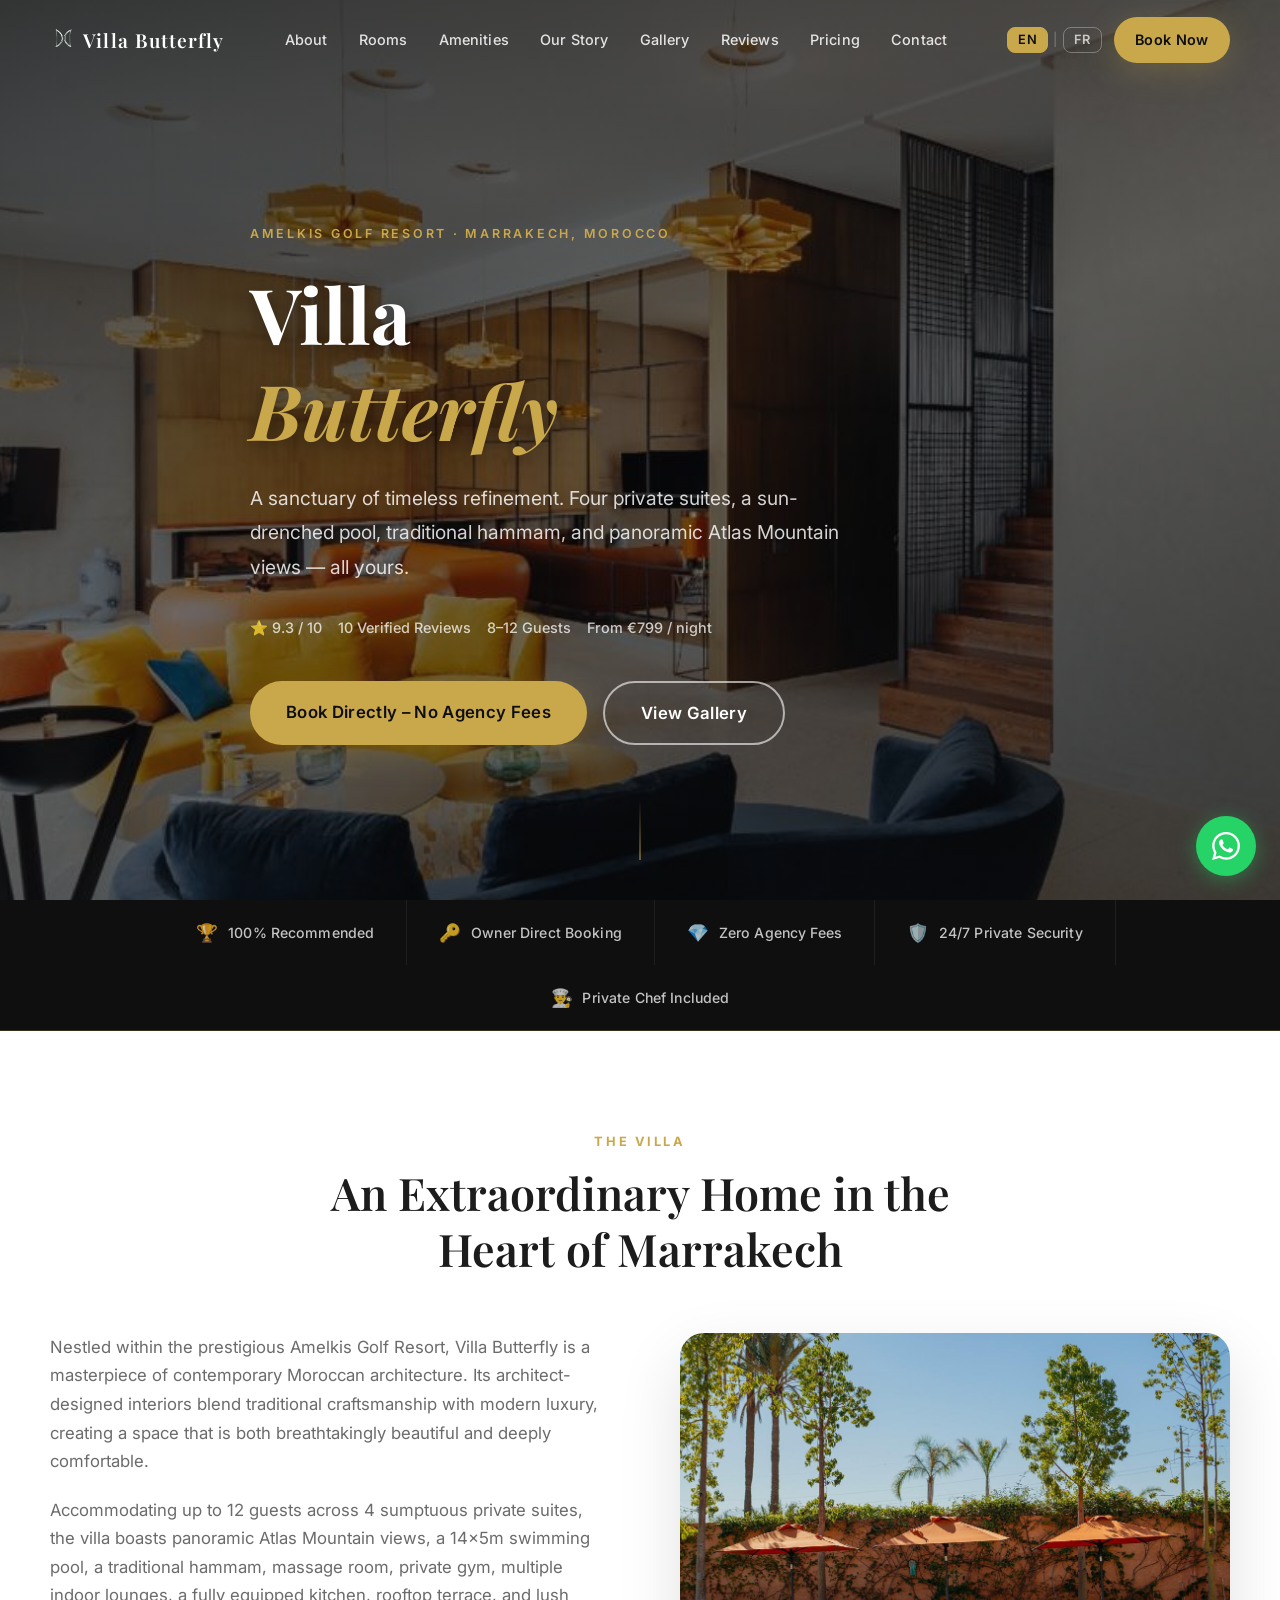
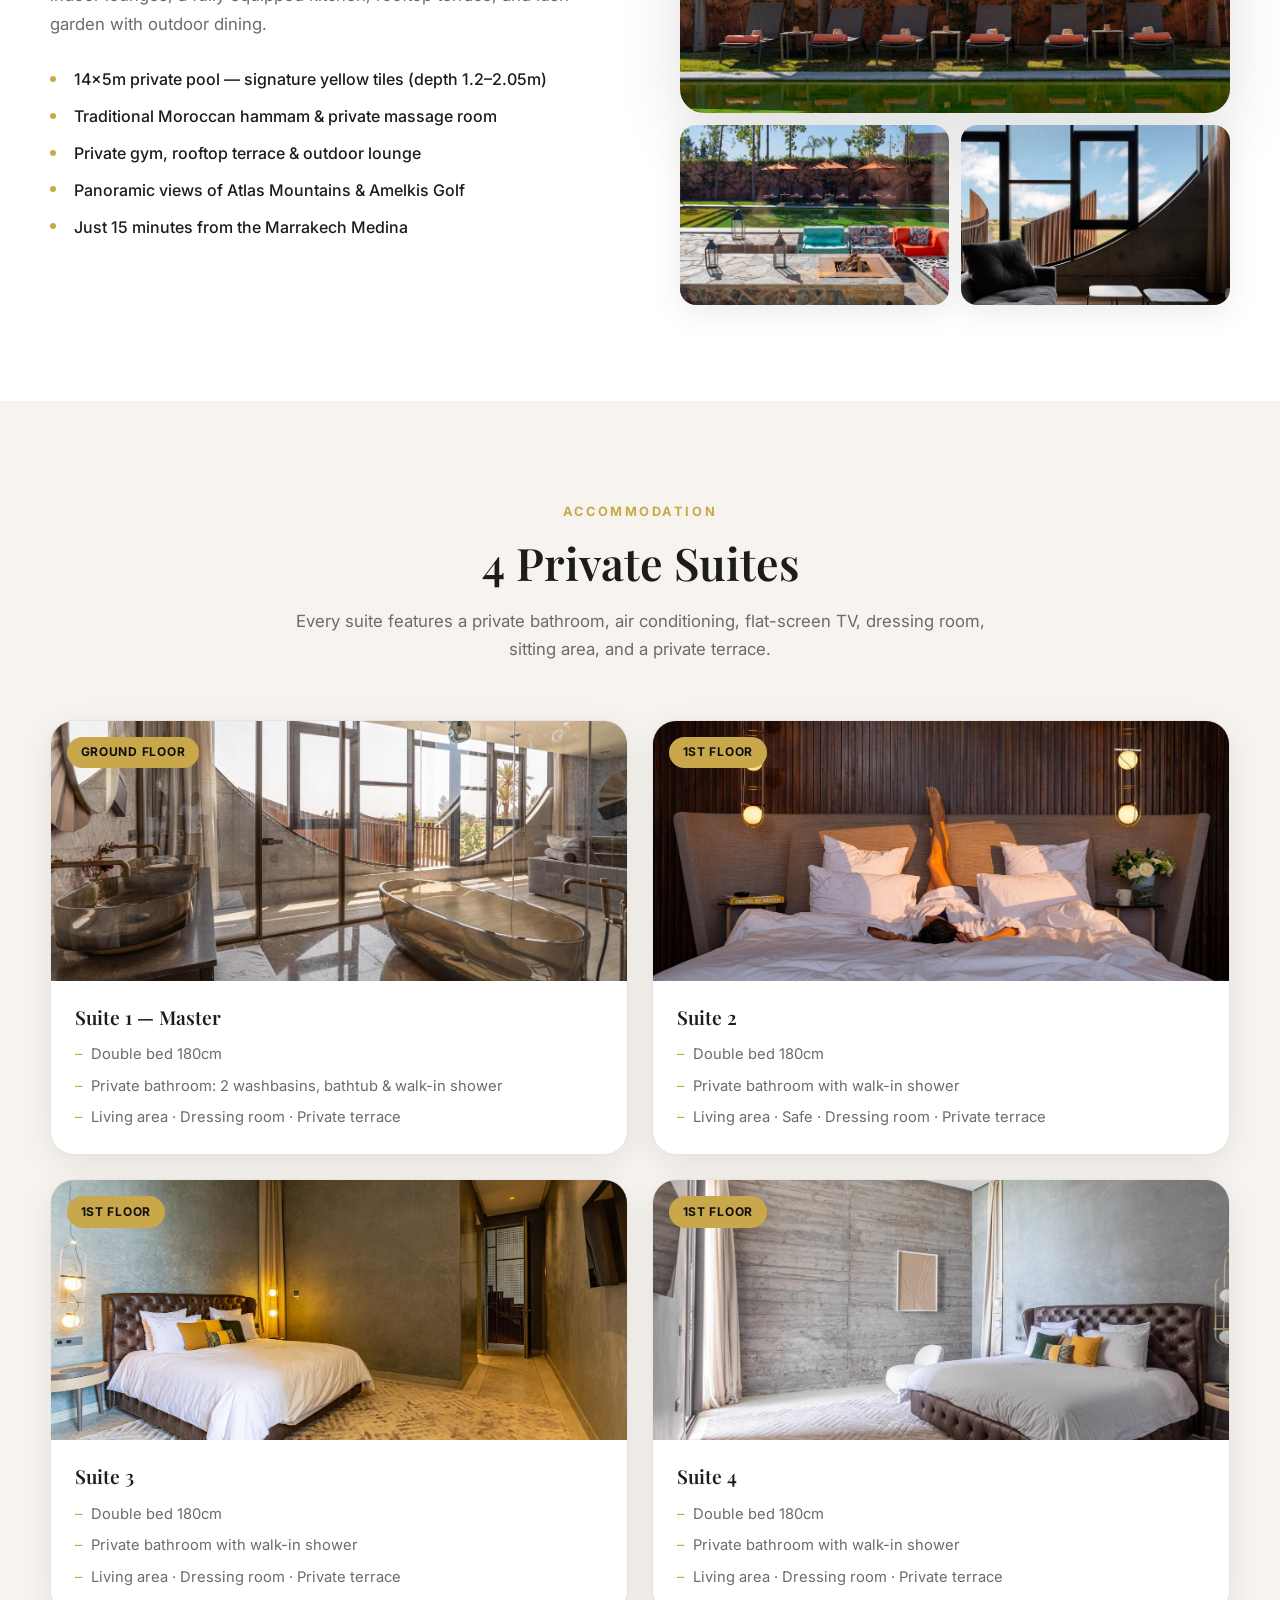
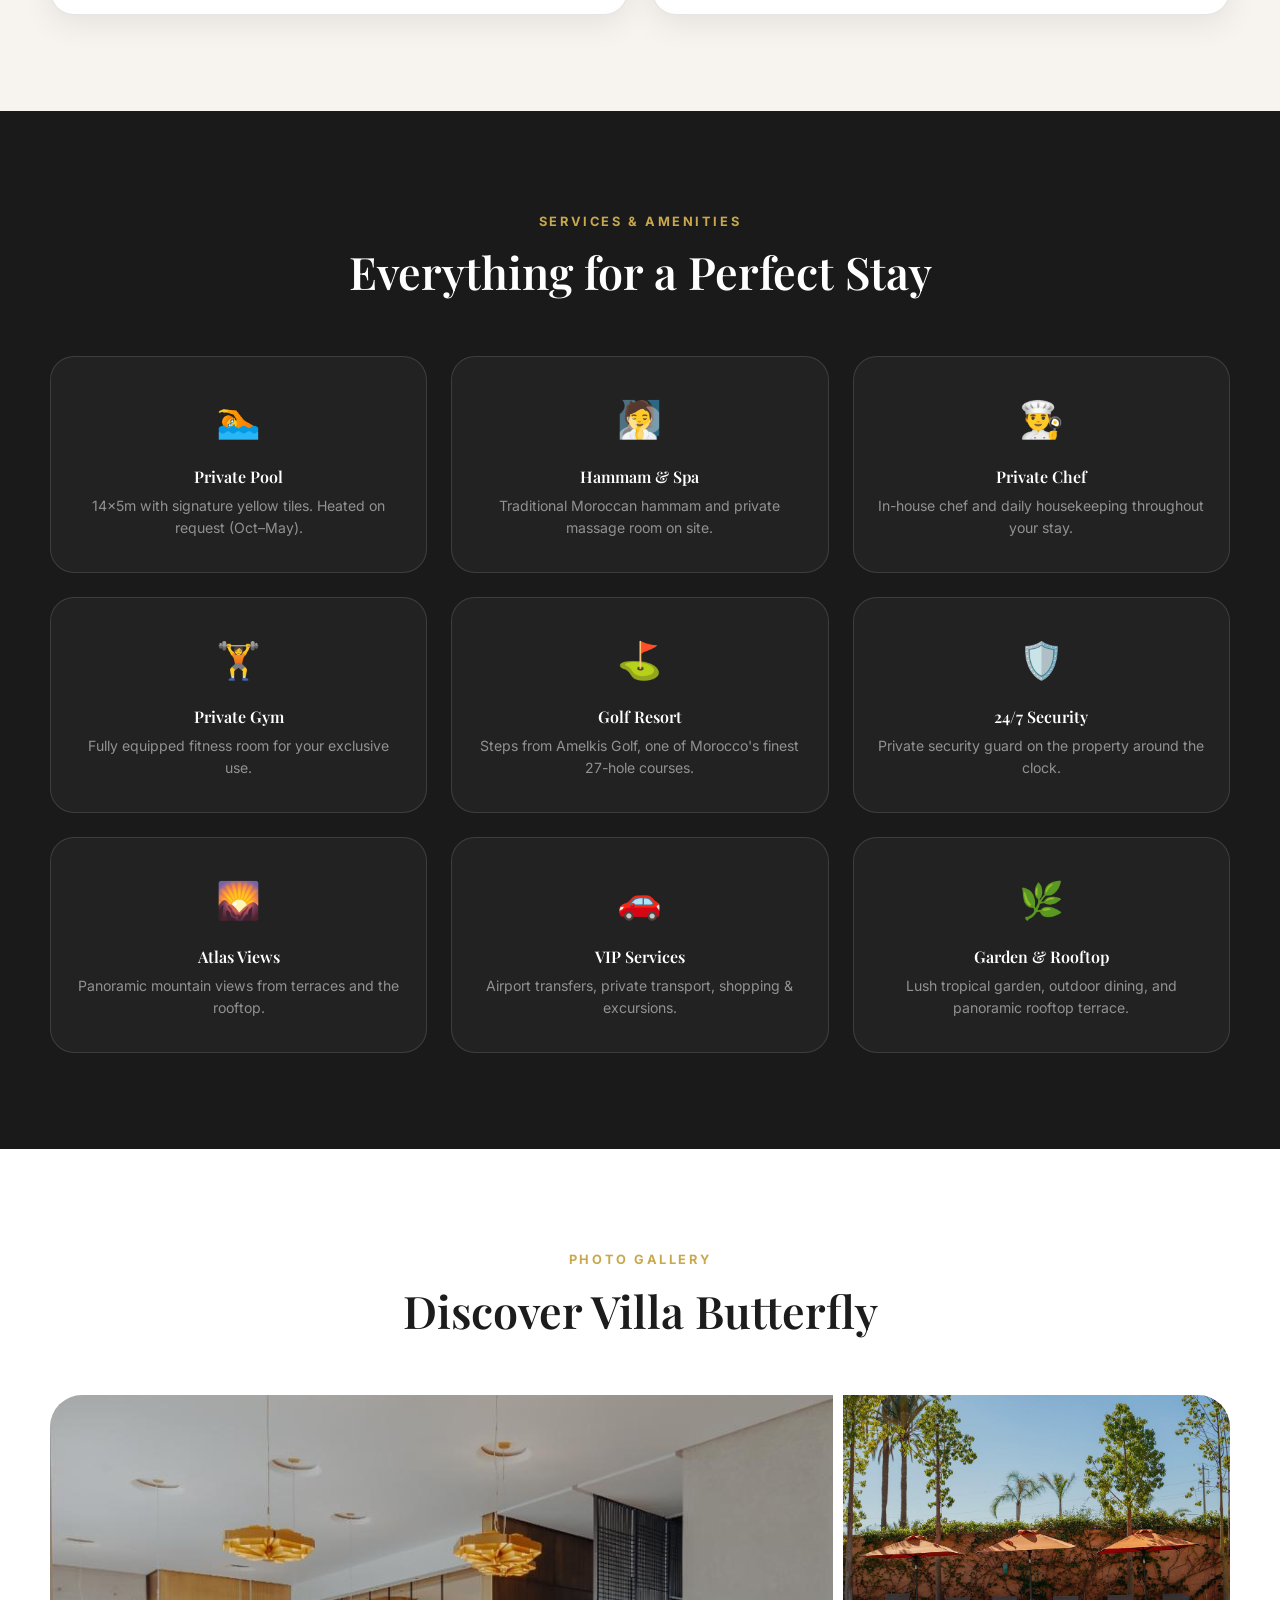
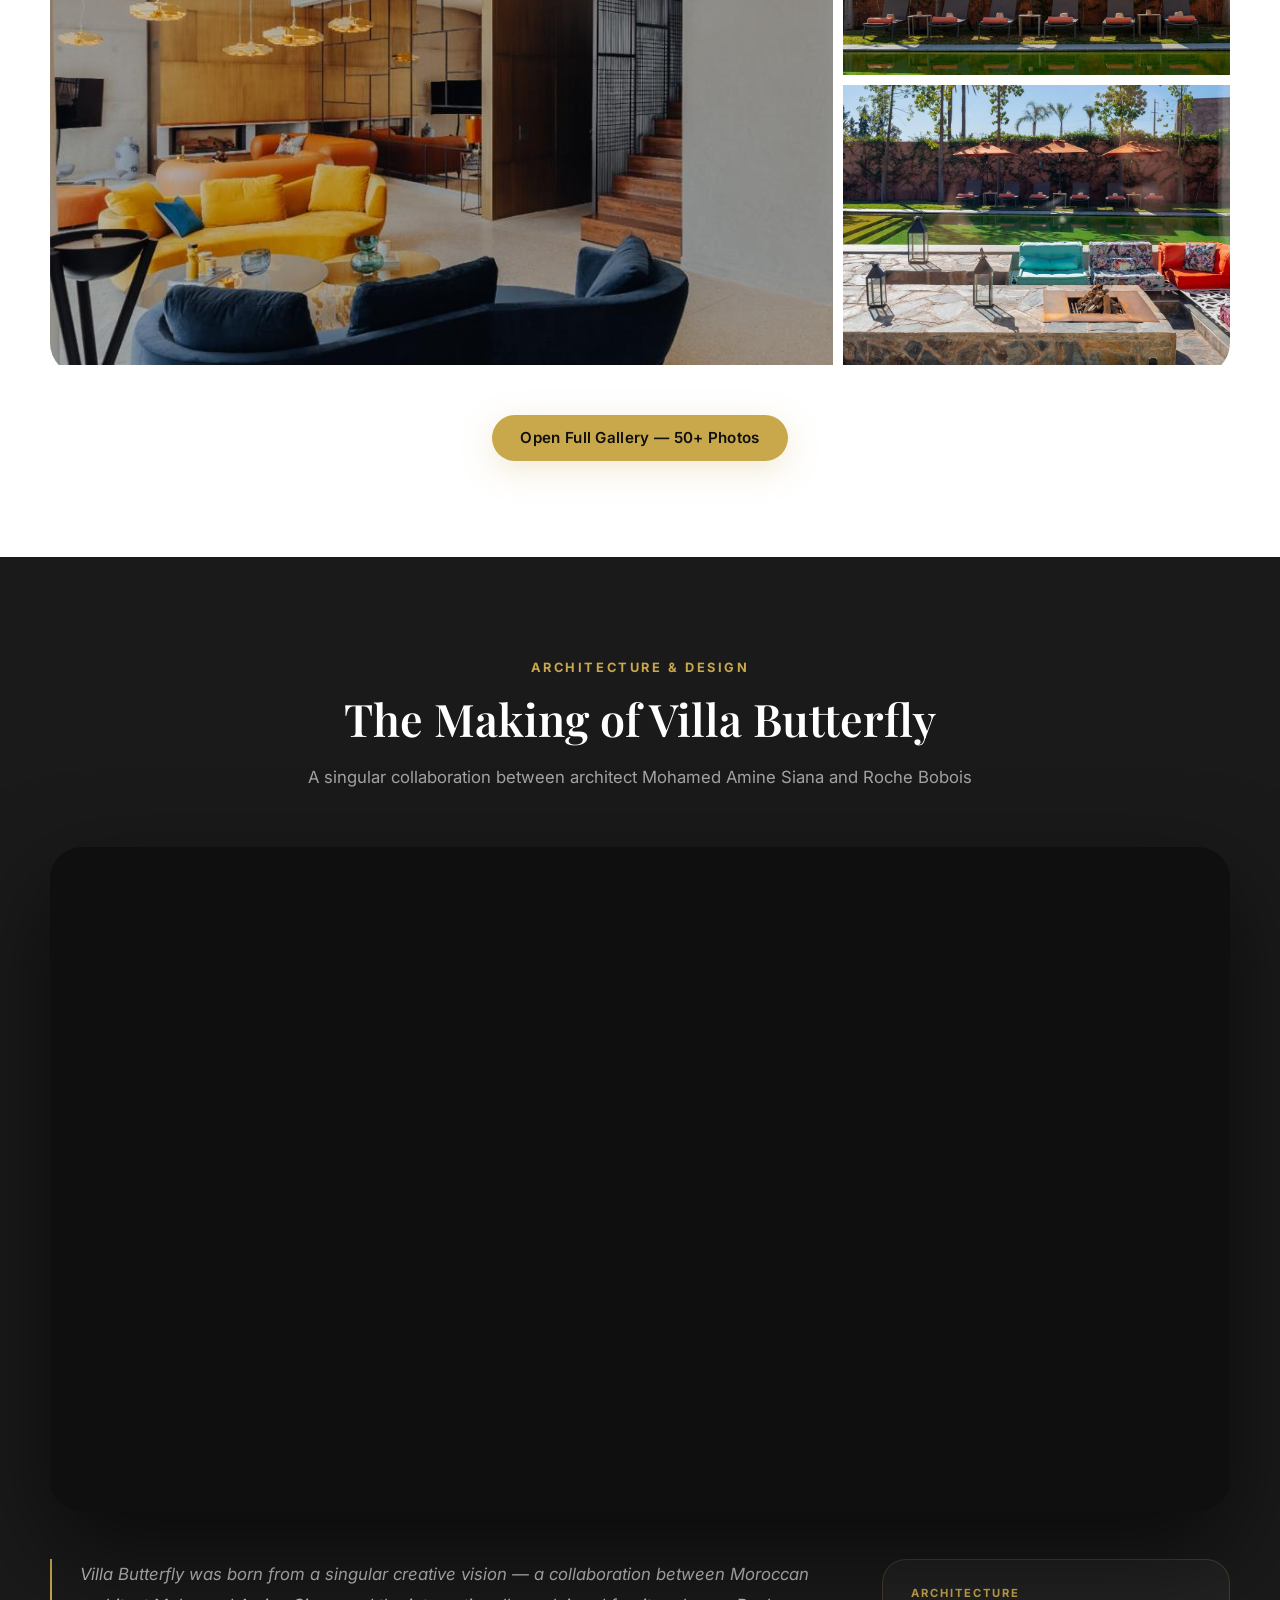
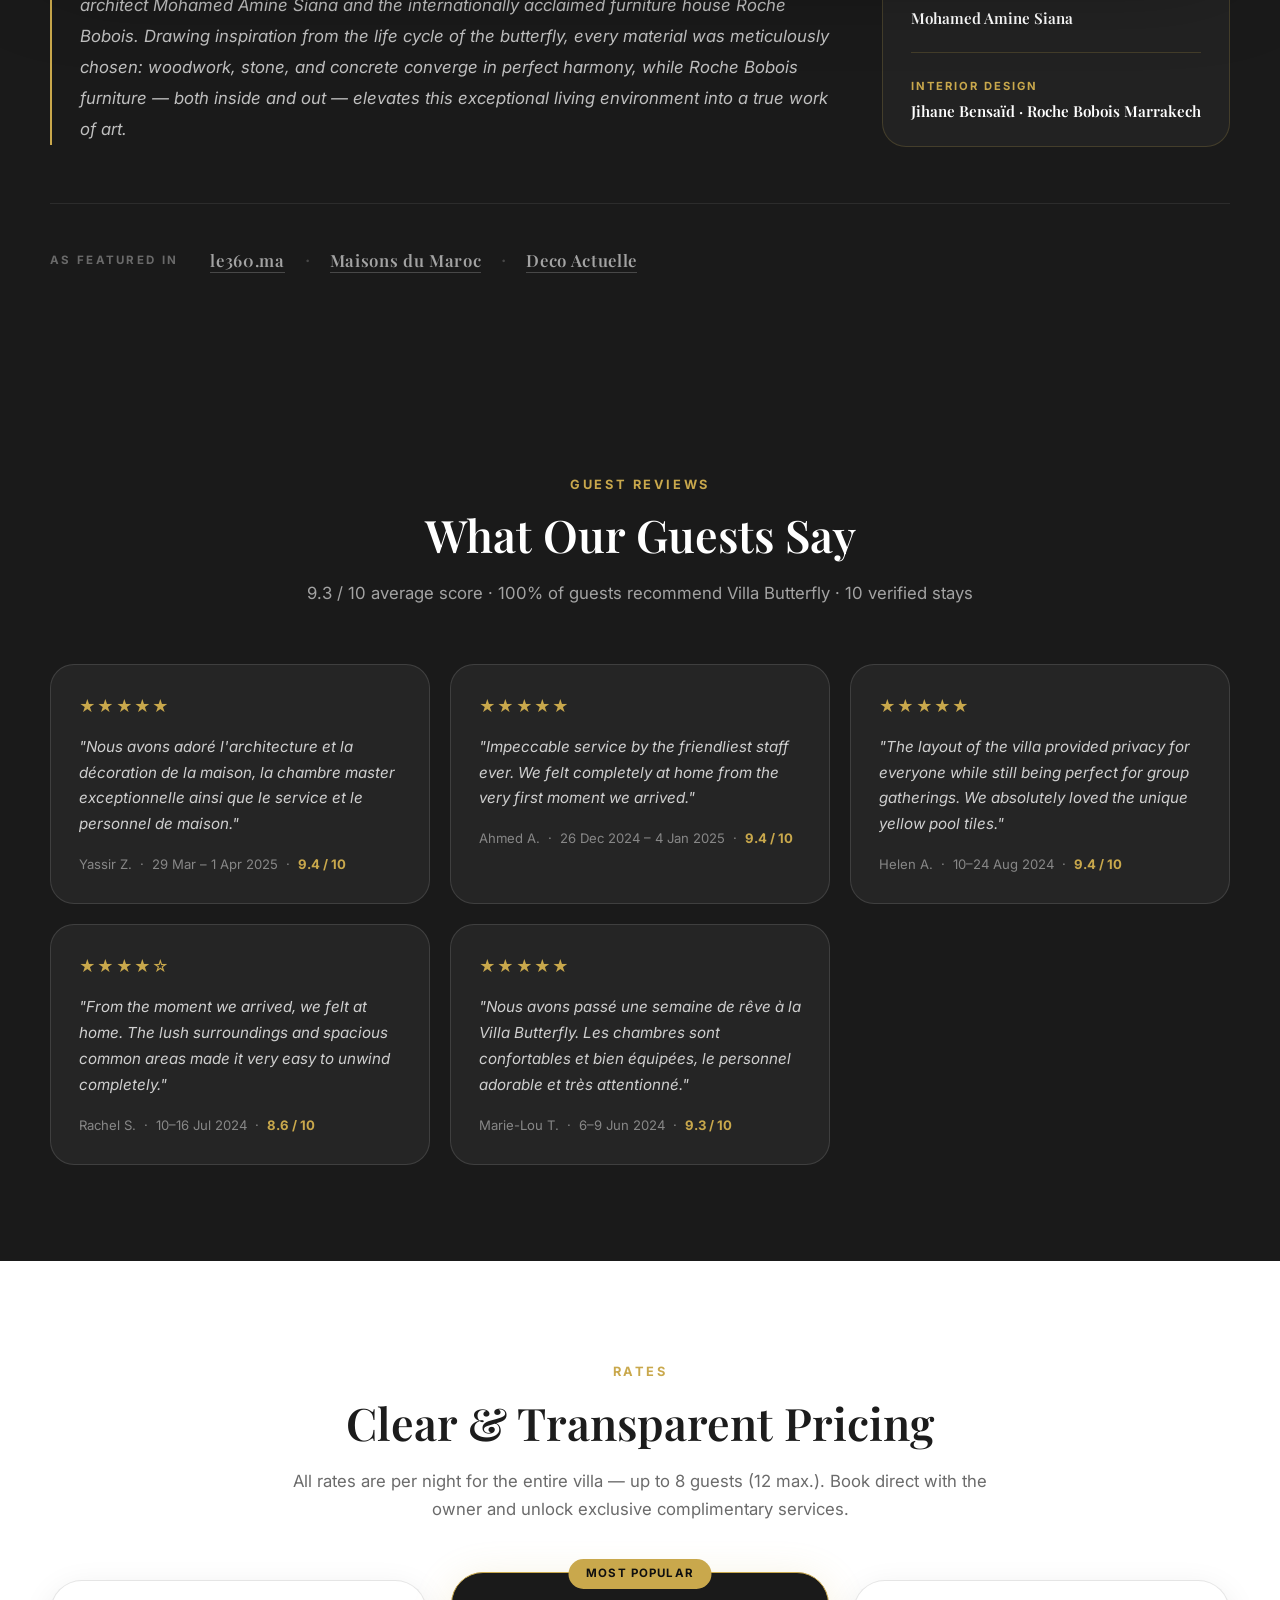
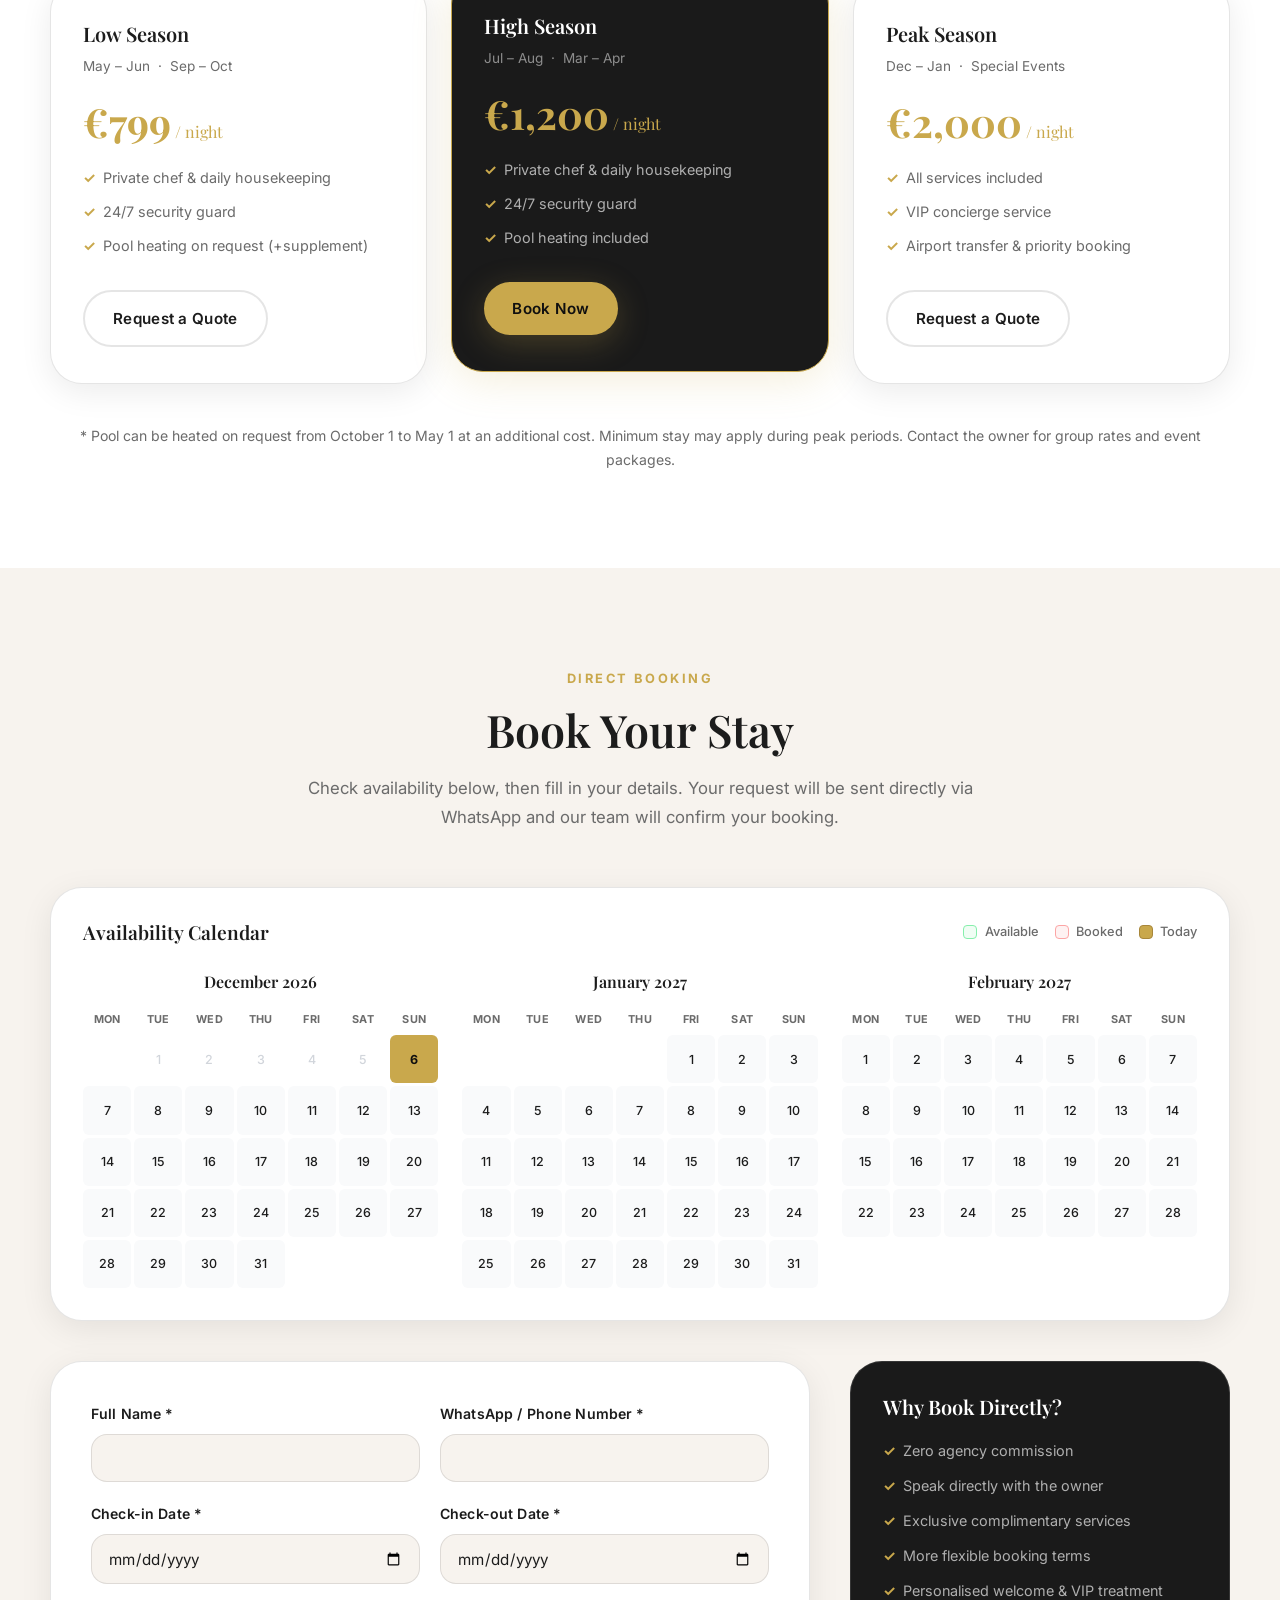
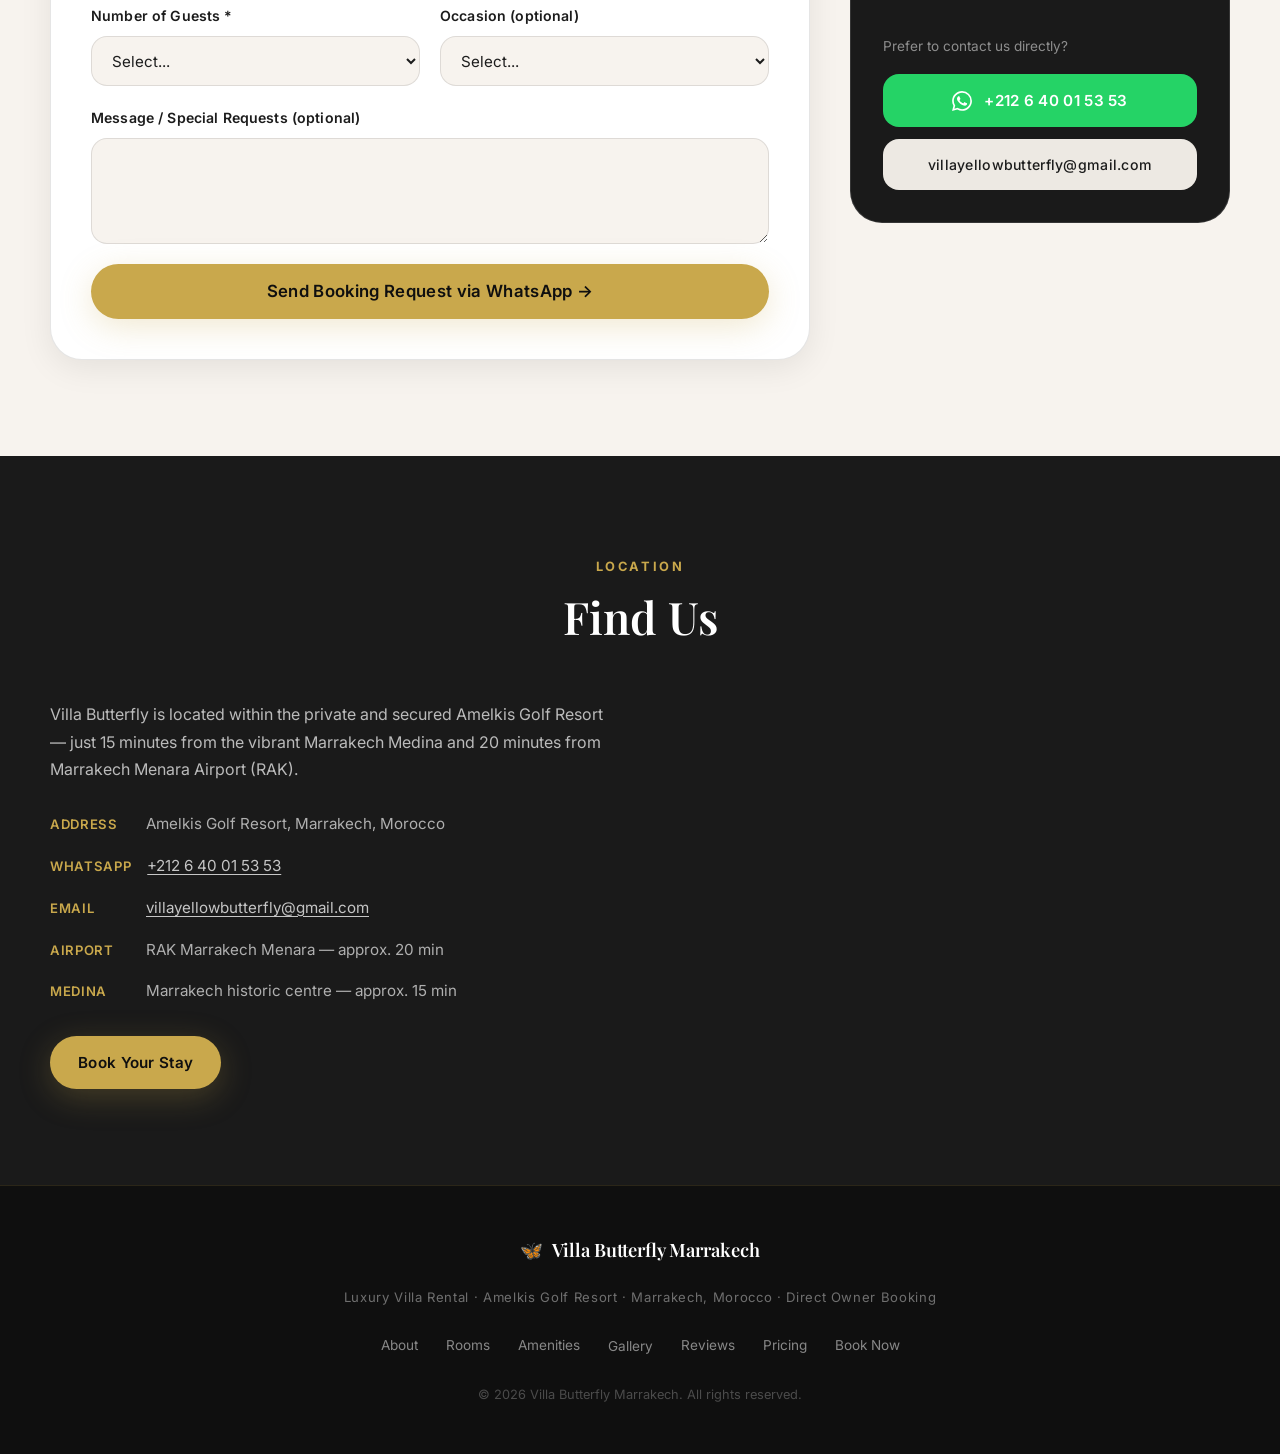
==== commit c06f6e65: "Replace WhatsApp videos with YouTube documentary + Architecture story section + press coverage" ====
--- a/index.html
+++ b/index.html
@@ -82,6 +82,7 @@
         <a href="#about" data-en="About" data-fr="À Propos">About</a>
         <a href="#rooms" data-en="Rooms" data-fr="Chambres">Rooms</a>
         <a href="#amenities" data-en="Amenities" data-fr="Équipements">Amenities</a>
+        <a href="#story" data-en="Our Story" data-fr="Notre Histoire">Our Story</a>
         <button class="nav-btn" type="button" onclick="openGallery()" data-en="Gallery" data-fr="Galerie">Gallery</button>
         <a href="#reviews" data-en="Reviews" data-fr="Avis">Reviews</a>
         <a href="#pricing" data-en="Pricing" data-fr="Tarifs">Pricing</a>
@@ -346,24 +347,64 @@
 
 
     <!-- ═══════════════════════════════════════════
-         VIDEO
-    ═══════════════════════════════════════════ -->
-    <section class="section bg-cream">
-      <div class="container">
-        <div class="section-header">
-          <p class="section-eyebrow" data-en="Virtual Tour" data-fr="Visite Virtuelle">Virtual Tour</p>
-          <h2 data-en="Experience the Villa" data-fr="Vivez la Villa">Experience the Villa</h2>
-        </div>
-        <div class="video-grid">
-          <video class="villa-video" controls preload="none" poster="marrakech-villa-butterfly-12.jpg">
-            <source src="WhatsApp Video 2026-04-06 at 01.49.08.mp4" type="video/mp4" />
-            <p data-en="Your browser does not support video playback." data-fr="Votre navigateur ne prend pas en charge la lecture vidéo.">Your browser does not support video playback.</p>
-          </video>
-          <video class="villa-video" controls preload="none" poster="marrakech-villa-butterfly-45.jpg">
-            <source src="WhatsApp Video 2026-04-06 at 01.49.09.mp4" type="video/mp4" />
-            <p data-en="Your browser does not support video playback." data-fr="Votre navigateur ne prend pas en charge la lecture vidéo.">Your browser does not support video playback.</p>
-          </video>
-        </div>
+         ARCHITECTURE & STORY
+    ═══════════════════════════════════════════ -->
+    <section id="story" class="section bg-dark">
+      <div class="container">
+
+        <div class="section-header light">
+          <p class="section-eyebrow" data-en="Architecture & Design" data-fr="Architecture & Design">Architecture & Design</p>
+          <h2 data-en="The Making of Villa Butterfly" data-fr="La Création de la Villa Butterfly">The Making of Villa Butterfly</h2>
+          <p class="section-sub light" data-en="A singular collaboration between architect Mohamed Amine Siana and Roche Bobois" data-fr="Une collaboration singulière entre l'architecte Mohamed Amine Siana et Roche Bobois">A singular collaboration between architect Mohamed Amine Siana and Roche Bobois</p>
+        </div>
+
+        <!-- Official Documentary Video -->
+        <div class="story-video animate-in">
+          <iframe
+            src="https://www.youtube.com/embed/nB6VMKVan78?rel=0&modestbranding=1&color=white"
+            title="Villa Butterfly — Roche Bobois & Mohamed Amine Siana"
+            frameborder="0"
+            allow="accelerometer; autoplay; clipboard-write; encrypted-media; gyroscope; picture-in-picture"
+            allowfullscreen
+            loading="lazy">
+          </iframe>
+        </div>
+
+        <!-- Story text + Credits -->
+        <div class="story-body">
+          <p class="story-text animate-in" data-en="Villa Butterfly was born from a singular creative vision — a collaboration between Moroccan architect Mohamed Amine Siana and the internationally acclaimed furniture house Roche Bobois. Drawing inspiration from the life cycle of the butterfly, every material was meticulously chosen: woodwork, stone, and concrete converge in perfect harmony, while Roche Bobois furniture — both inside and out — elevates this exceptional living environment into a true work of art." data-fr="La Villa Butterfly est née d'une vision créative singulière — une collaboration entre l'architecte marocain Mohamed Amine Siana et la maison de mobilier de renommée internationale Roche Bobois. S'inspirant du cycle de vie du papillon, chaque matériau a été méticuleusement sélectionné : boiseries, pierre et béton convergent en parfaite harmonie, tandis que le mobilier Roche Bobois — intérieur comme extérieur — élève cet environnement de vie exceptionnel au rang d'œuvre d'art.">Villa Butterfly was born from a singular creative vision — a collaboration between Moroccan architect Mohamed Amine Siana and the internationally acclaimed furniture house Roche Bobois. Drawing inspiration from the life cycle of the butterfly, every material was meticulously chosen: woodwork, stone, and concrete converge in perfect harmony, while Roche Bobois furniture — both inside and out — elevates this exceptional living environment into a true work of art.</p>
+
+          <div class="story-credits animate-in">
+            <div class="credit-item">
+              <span class="credit-label" data-en="Architecture" data-fr="Architecture">Architecture</span>
+              <span class="credit-name">Mohamed Amine Siana</span>
+            </div>
+            <div class="credit-sep"></div>
+            <div class="credit-item">
+              <span class="credit-label" data-en="Interior Design" data-fr="Design Intérieur">Interior Design</span>
+              <span class="credit-name">Jihane Bensaïd · Roche Bobois Marrakech</span>
+            </div>
+          </div>
+        </div>
+
+        <!-- Press Coverage -->
+        <div class="press-section animate-in">
+          <p class="press-label" data-en="As Featured In" data-fr="Vu Dans La Presse">As Featured In</p>
+          <div class="press-logos">
+            <a href="https://fr.le360.ma/societe/la-villa-butterfly-a-marrakech-lalliance-parfaite-entre-roche-bobois-et-larchitecte-mohamed-amine_RWX3YPH2TBBORBMK6GI76MY3QM/" target="_blank" rel="noopener noreferrer" class="press-item">
+              <span class="press-name">le360.ma</span>
+            </a>
+            <span class="press-dot">·</span>
+            <a href="https://maisonsdumaroc.com/interieurs/la-villa-butterfly-la-collab-dexception-entre-larchitecte-mohamed-amine-siana-et-roche-bobois" target="_blank" rel="noopener noreferrer" class="press-item">
+              <span class="press-name">Maisons du Maroc</span>
+            </a>
+            <span class="press-dot">·</span>
+            <a href="https://www.decoactuelle.ma/design-dexception-roche-bobois-et-siana-devoilent-villa-butterfly/" target="_blank" rel="noopener noreferrer" class="press-item">
+              <span class="press-name">Deco Actuelle</span>
+            </a>
+          </div>
+        </div>
+
       </div>
     </section>
 
--- a/styles.css
+++ b/styles.css
@@ -1253,6 +1253,142 @@
 
 
 /* ══════════════════════════════════════════════
+   ARCHITECTURE & STORY SECTION
+══════════════════════════════════════════════ */
+
+/* YouTube video — responsive 16:9 */
+.story-video {
+  position: relative;
+  padding-bottom: 56.25%;
+  height: 0;
+  overflow: hidden;
+  border-radius: var(--radius-xl);
+  margin-bottom: 3rem;
+  box-shadow: 0 40px 100px rgba(0,0,0,0.6);
+  background: var(--dark);
+}
+.story-video iframe {
+  position: absolute;
+  top: 0; left: 0;
+  width: 100%; height: 100%;
+  border-radius: var(--radius-xl);
+}
+
+/* Story body */
+.story-body {
+  display: grid;
+  grid-template-columns: 1fr auto;
+  gap: 3rem;
+  align-items: start;
+  margin-bottom: 3.5rem;
+}
+
+.story-text {
+  color: rgba(255,255,255,0.72);
+  font-size: 1.05rem;
+  line-height: 1.85;
+  font-style: italic;
+  border-left: 2px solid var(--gold);
+  padding-left: 1.75rem;
+}
+
+/* Credits */
+.story-credits {
+  display: flex;
+  flex-direction: column;
+  gap: 1.5rem;
+  min-width: 220px;
+  background: rgba(255,255,255,0.04);
+  border: 1px solid rgba(201,168,76,0.2);
+  border-radius: var(--radius-lg);
+  padding: 1.5rem 1.75rem;
+}
+
+.credit-item {
+  display: flex;
+  flex-direction: column;
+  gap: 0.3rem;
+}
+.credit-label {
+  font-size: 0.7rem;
+  font-weight: 700;
+  letter-spacing: 0.18em;
+  text-transform: uppercase;
+  color: var(--gold);
+}
+.credit-name {
+  font-family: var(--ff-serif);
+  font-size: 0.95rem;
+  color: var(--white);
+  font-weight: 600;
+  line-height: 1.35;
+}
+.credit-sep {
+  height: 1px;
+  background: rgba(201,168,76,0.2);
+}
+
+/* Press Coverage */
+.press-section {
+  border-top: 1px solid rgba(255,255,255,0.08);
+  padding-top: 2.5rem;
+  display: flex;
+  align-items: center;
+  gap: 2rem;
+  flex-wrap: wrap;
+}
+.press-label {
+  font-size: 0.72rem;
+  font-weight: 700;
+  letter-spacing: 0.2em;
+  text-transform: uppercase;
+  color: rgba(255,255,255,0.35);
+  white-space: nowrap;
+  flex-shrink: 0;
+}
+.press-logos {
+  display: flex;
+  align-items: center;
+  gap: 1.25rem;
+  flex-wrap: wrap;
+}
+.press-item {
+  transition: opacity 0.2s;
+  text-decoration: none;
+}
+.press-item:hover { opacity: 0.75; }
+.press-name {
+  font-family: var(--ff-serif);
+  font-size: 1.05rem;
+  font-weight: 600;
+  color: rgba(255,255,255,0.6);
+  letter-spacing: 0.04em;
+  border-bottom: 1px solid rgba(255,255,255,0.2);
+  padding-bottom: 1px;
+  transition: color 0.2s, border-color 0.2s;
+}
+.press-item:hover .press-name {
+  color: var(--gold);
+  border-color: var(--gold);
+}
+.press-dot {
+  color: rgba(255,255,255,0.2);
+  font-size: 1.25rem;
+}
+
+@media (max-width: 900px) {
+  .story-body { grid-template-columns: 1fr; gap: 2rem; }
+  .story-credits { flex-direction: row; gap: 2rem; min-width: unset; }
+  .credit-sep { width: 1px; height: auto; align-self: stretch; }
+}
+@media (max-width: 600px) {
+  .story-text { font-size: 0.95rem; padding-left: 1.25rem; }
+  .story-credits { flex-direction: column; gap: 1.25rem; }
+  .credit-sep { width: auto; height: 1px; }
+  .press-section { flex-direction: column; align-items: flex-start; gap: 1rem; }
+}
+
+/* ══════════════════════════════════════════════
    AVAILABILITY CALENDAR
 ══════════════════════════════════════════════ */
 .avail-calendar-wrap {
@@ -1374,11 +1510,11 @@
 }
 
 .cal-day.cal-booked {
-  background: #fef2f2;
-  color: #ef4444;
-  font-weight: 600;
-  text-decoration: line-through;
+  background: #ef4444;
+  color: #ffffff;
+  font-weight: 700;
   cursor: not-allowed;
+  box-shadow: 0 2px 6px rgba(239,68,68,0.4);
 }
 
 
